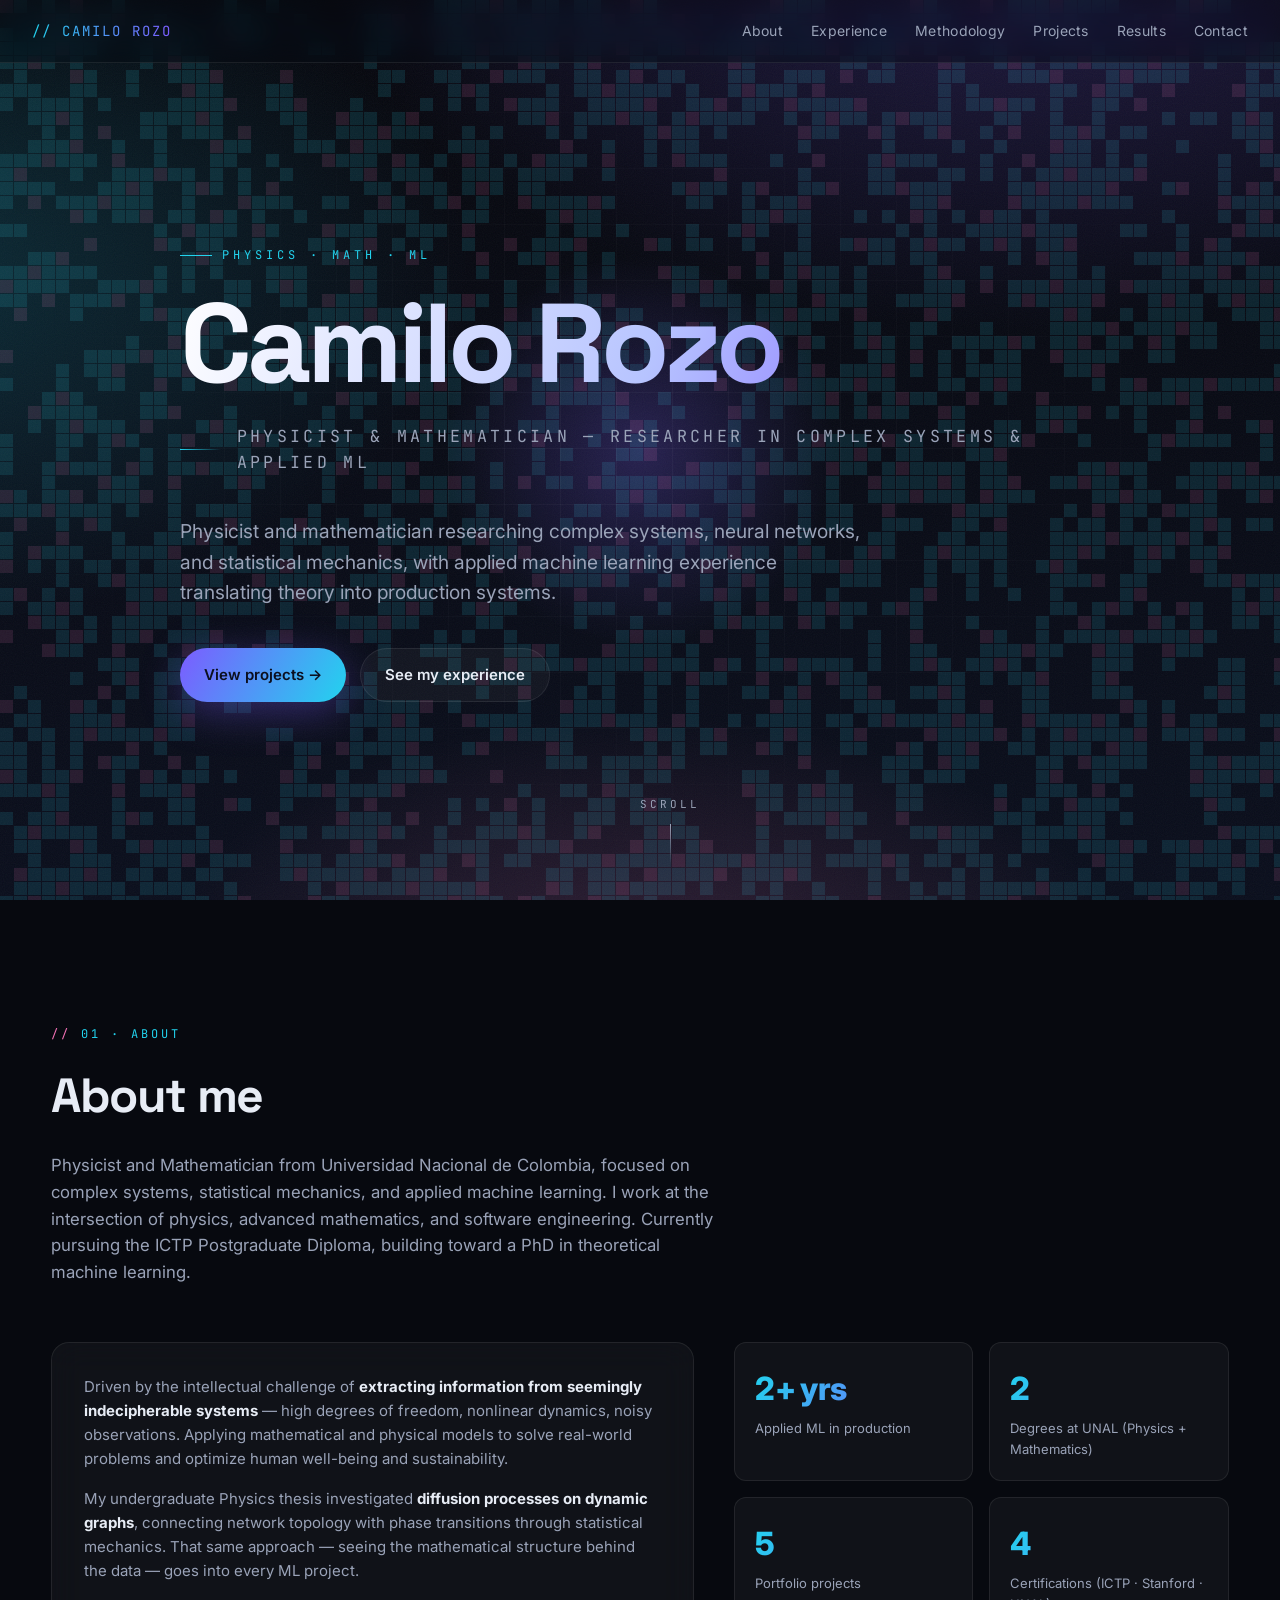
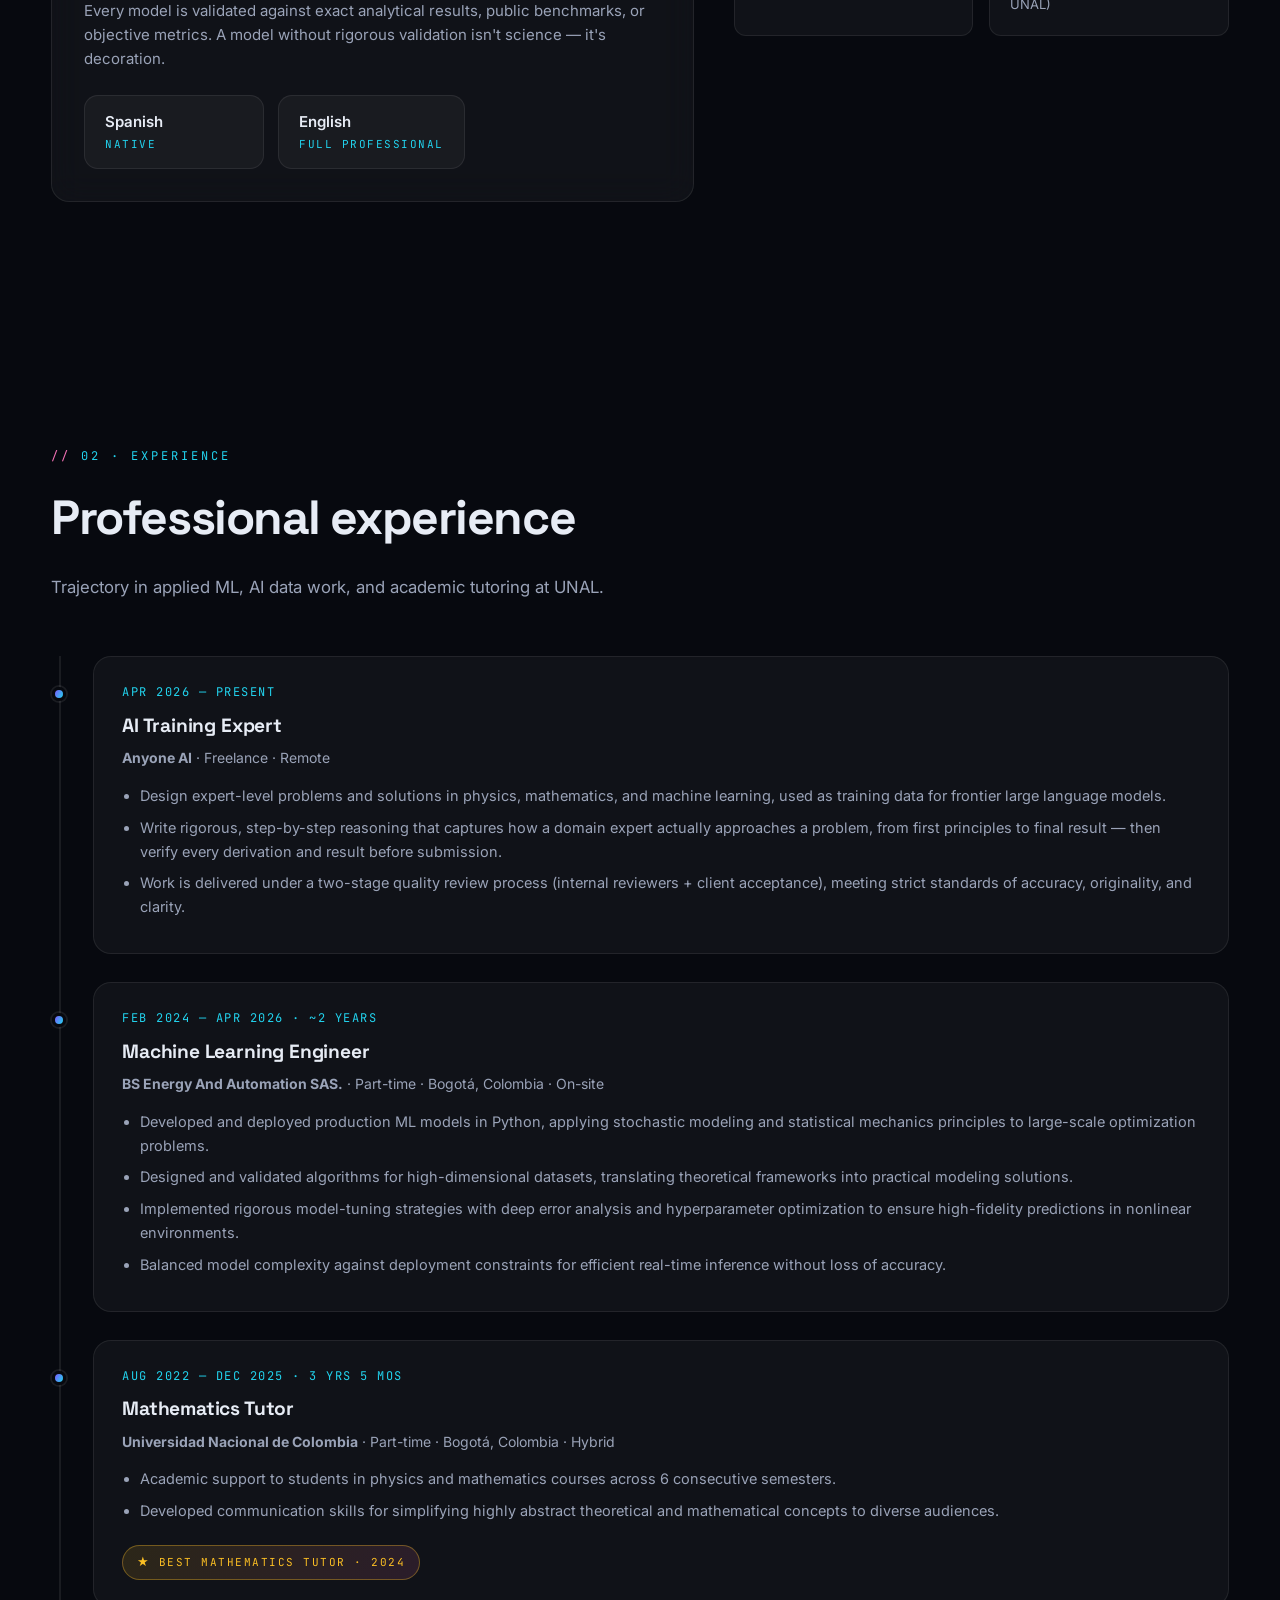
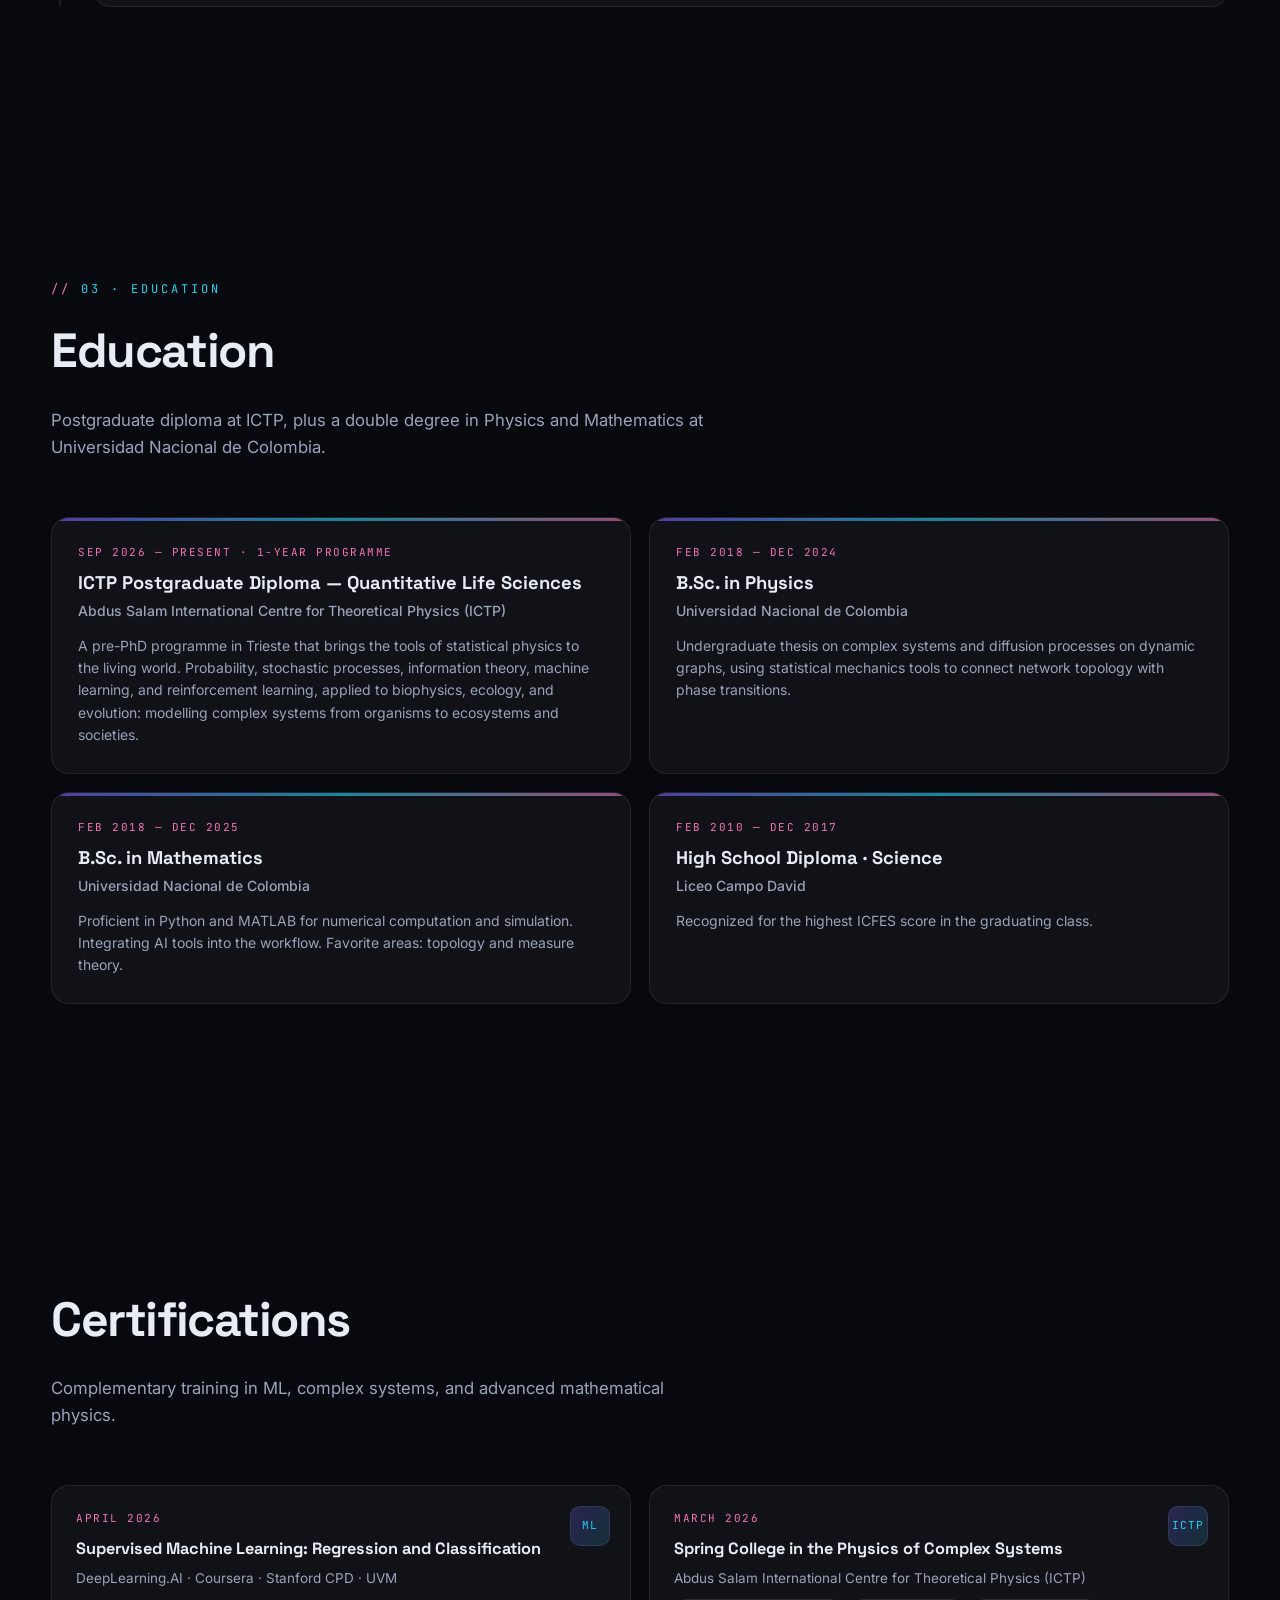
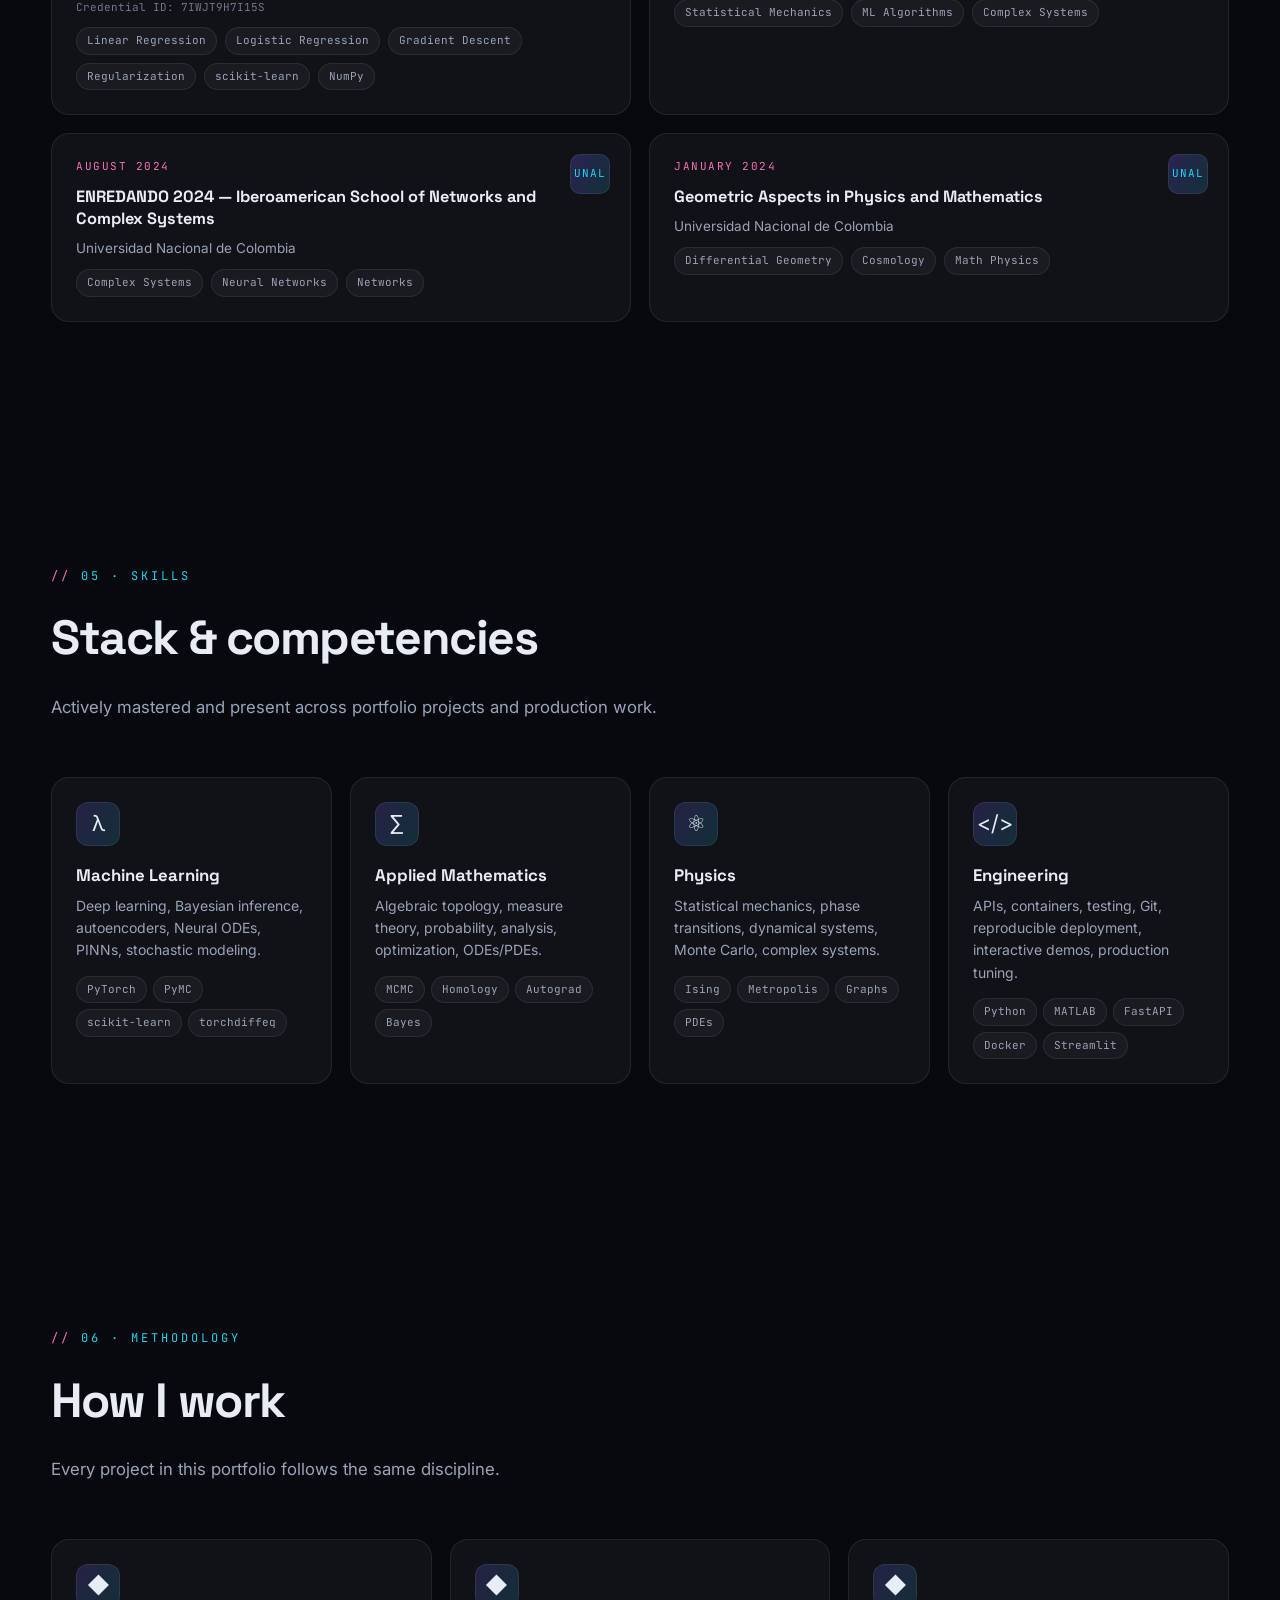
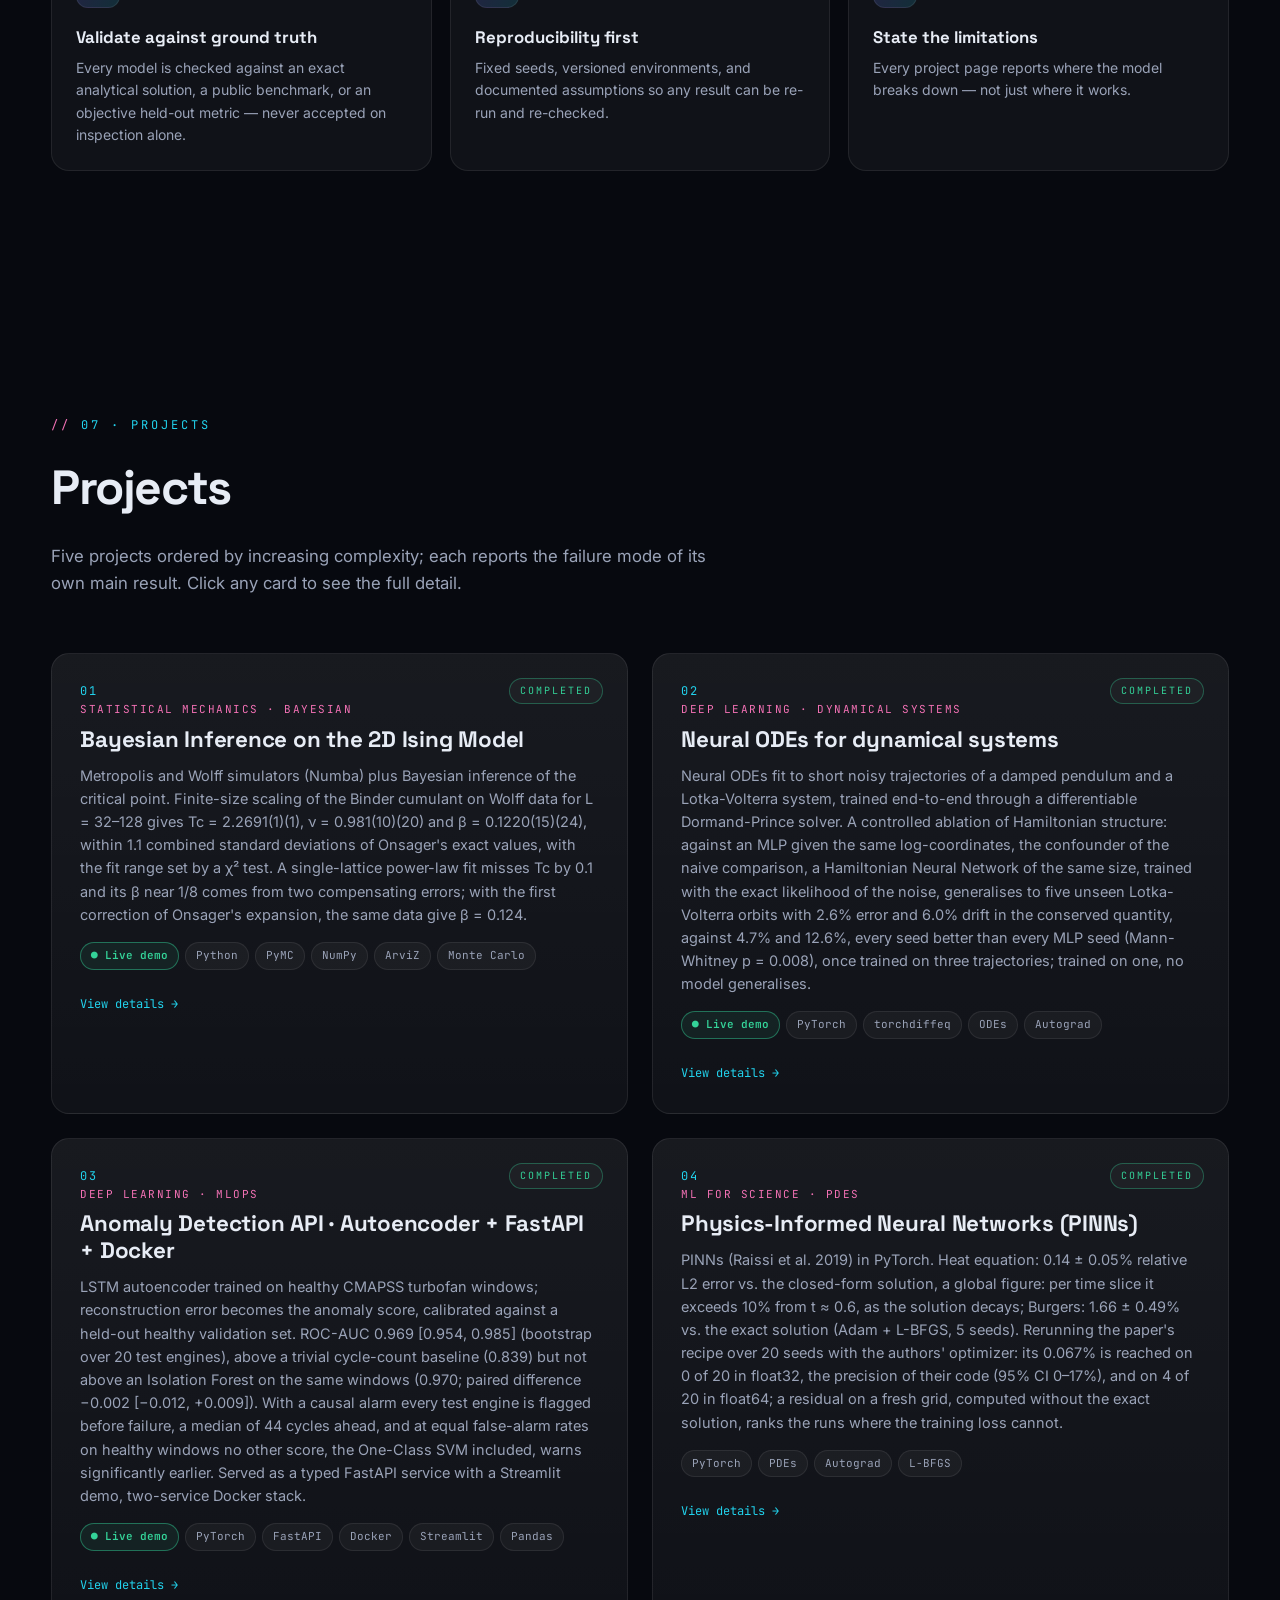
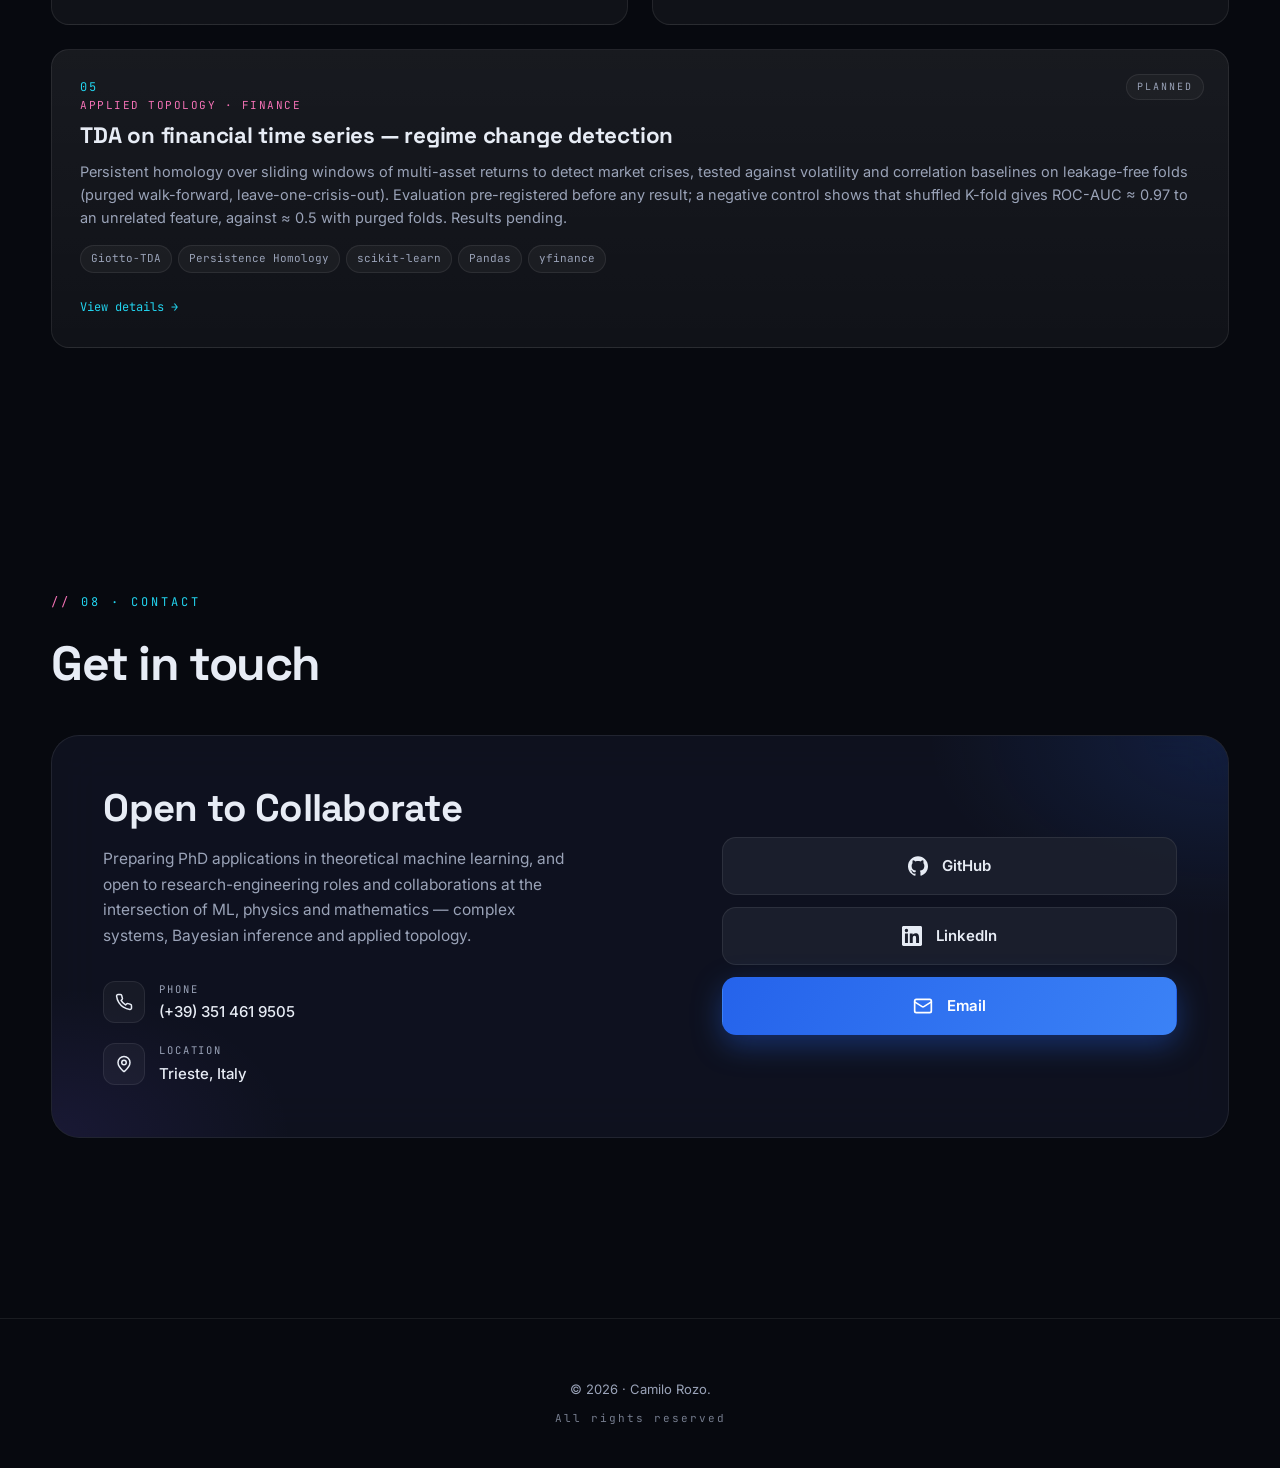
==== index.html @ a863ce67 "P4: the paper's recipe on the authors' domain (t <= 0.99): 0 of 20 in float32 (95% CI 0-17%), 4 of 2" ====
<!doctype html>
<html lang="en">
<head>
<meta charset="utf-8" />
<meta name="viewport" content="width=device-width, initial-scale=1" />
<title>Camilo Rozo · Researcher, Applied Machine Learning</title>
<meta name="description" content="Portfolio of Camilo Rozo — Physicist and Mathematician (UNAL), researcher in complex systems and applied machine learning. Projects in statistical mechanics, Bayesian inference, deep learning, and applied topology." />
<link rel="icon" type="image/svg+xml" href="/favicon.svg?v=2" />
<link rel="preconnect" href="https://fonts.googleapis.com">
<link rel="preconnect" href="https://fonts.gstatic.com" crossorigin>
<link href="https://fonts.googleapis.com/css2?family=Inter:wght@400;500;600;800&family=Space+Grotesk:wght@500;700&family=JetBrains+Mono:wght@400;500&display=swap" rel="stylesheet">
<link rel="stylesheet" href="assets/styles.css" />
<style>
  .hero .inner .eyebrow, .hero .inner h1, .hero .inner .hero-role, .hero .inner p.lead, .hero .inner .cta-row { opacity: 0; }
  .hero .inner .eyebrow { animation: fadeUp 0.9s 0.1s forwards ease-out; }
  .hero .inner h1 { animation: fadeUp 0.9s 0.25s forwards ease-out; }
  .hero .inner .hero-role { animation: fadeUp 0.9s 0.4s forwards ease-out; }
  .hero .inner p.lead { animation: fadeUp 0.9s 0.55s forwards ease-out; }
  .hero .inner .cta-row { animation: fadeUp 0.9s 0.7s forwards ease-out; }
  .scroll-hint { animation: fadeUp 0.9s 1s forwards ease-out; opacity: 0; }
</style>
</head>
<body>

<script>
  window.PORTFOLIO = {
    fullName: "Camilo Rozo",
    title: "Physicist & Mathematician — Researcher in Complex Systems & Applied ML",
    bio: "Physicist and mathematician researching complex systems, neural networks, and statistical mechanics, with applied machine learning experience translating theory into production systems.",
    github: "https://github.com/crozol",
    linkedin: "https://www.linkedin.com/in/camilo-a-rozo-l/",
    email: "rozol.ca555@gmail.com"
  };
</script>

<div class="bg-stage"></div>
<div class="bg-grid"></div>
<div class="bg-noise"></div>
<div class="cursor-glow" id="cursorGlow"></div>

<nav class="topnav">
  <a href="index.html" class="brand">// CAMILO ROZO</a>
  <ul>
    <li><a class="menu" href="#about">About</a></li>
    <li><a class="menu" href="#experience">Experience</a></li>
    <li><a class="menu" href="#methodology">Methodology</a></li>
    <li><a class="menu" href="#projects">Projects</a></li>
    <li><a class="menu" href="results.html">Results</a></li>
    <li><a class="menu" href="#contact">Contact</a></li>
  </ul>
</nav>

<header class="hero">
  <div class="container inner">
    <div class="eyebrow">Physics · Math · ML</div>
    <h1 class="display">
      <span class="grad" id="heroName">Camilo Rozo</span>
    </h1>
    <div class="hero-role">Physicist & Mathematician — Researcher in Complex Systems & Applied ML</div>
    <p class="lead" id="heroBio">Physicist and mathematician researching complex systems, neural networks, and statistical mechanics, with applied machine learning experience translating theory into production systems.</p>
    <div class="cta-row">
      <a href="#projects" class="btn btn-primary">View projects →</a>
      <a href="#experience" class="btn btn-ghost">See my experience</a>
    </div>
  </div>
  <div class="scroll-hint">scroll</div>
</header>

<section id="about">
  <div class="container">
    <div class="section-eyebrow reveal">01 · About</div>
    <h2 class="reveal">About me</h2>
    <p class="section-intro reveal">
      Physicist and Mathematician from Universidad Nacional de Colombia, focused on complex systems, statistical mechanics, and applied machine learning. I work at the intersection of physics, advanced mathematics, and software engineering. Currently pursuing the ICTP Postgraduate Diploma, building toward a PhD in theoretical machine learning.
    </p>

    <div class="about-grid">
      <div class="about-card reveal">
        <p style="margin: 0 0 16px; color: var(--fg-1); font-size: 15px;">
          Driven by the intellectual challenge of <strong style="color:var(--fg-0)">extracting information from seemingly indecipherable systems</strong> — high degrees of freedom, nonlinear dynamics, noisy observations. Applying mathematical and physical models to solve real-world problems and optimize human well-being and sustainability.
        </p>
        <p style="margin: 0 0 16px; color: var(--fg-1); font-size: 15px;">
          My undergraduate Physics thesis investigated <strong style="color:var(--fg-0)">diffusion processes on dynamic graphs</strong>, connecting network topology with phase transitions through statistical mechanics. That same approach — seeing the mathematical structure behind the data — goes into every ML project.
        </p>
        <p style="margin: 0; color: var(--fg-1); font-size: 15px;">
          Every model is validated against exact analytical results, public benchmarks, or objective metrics. A model without rigorous validation isn't science — it's decoration.
        </p>

        <div class="languages-row">
          <div class="language-chip"><div class="lang">Spanish</div><div class="level">Native</div></div>
          <div class="language-chip"><div class="lang">English</div><div class="level">Full Professional</div></div>
        </div>
      </div>
      <div class="stats">
        <div class="stat reveal"><div class="n">2+ yrs</div><div class="l">Applied ML in production</div></div>
        <div class="stat reveal"><div class="n">2</div><div class="l">Degrees at UNAL (Physics + Mathematics)</div></div>
        <div class="stat reveal"><div class="n">5</div><div class="l">Portfolio projects</div></div>
        <div class="stat reveal"><div class="n">4</div><div class="l">Certifications (ICTP · Stanford · UNAL)</div></div>
      </div>
    </div>
  </div>
</section>

<section id="experience">
  <div class="container">
    <div class="section-eyebrow reveal">02 · Experience</div>
    <h2 class="reveal">Professional experience</h2>
    <p class="section-intro reveal">Trajectory in applied ML, AI data work, and academic tutoring at UNAL.</p>

    <div class="timeline">
      <article class="timeline-item current reveal">
        <div class="timeline-date">Apr 2026 — Present</div>
        <h3>AI Training Expert</h3>
        <div class="timeline-org"><strong>Anyone AI</strong> · Freelance · Remote</div>
        <ul>
          <li>Design expert-level problems and solutions in physics, mathematics, and machine learning, used as training data for frontier large language models.</li>
          <li>Write rigorous, step-by-step reasoning that captures how a domain expert actually approaches a problem, from first principles to final result — then verify every derivation and result before submission.</li>
          <li>Work is delivered under a two-stage quality review process (internal reviewers + client acceptance), meeting strict standards of accuracy, originality, and clarity.</li>
        </ul>
      </article>

      <article class="timeline-item reveal">
        <div class="timeline-date">Feb 2024 — Apr 2026 · ~2 years</div>
        <h3>Machine Learning Engineer</h3>
        <div class="timeline-org"><strong>BS Energy And Automation SAS.</strong> · Part-time · Bogotá, Colombia · On-site</div>
        <ul>
          <li>Developed and deployed production ML models in Python, applying stochastic modeling and statistical mechanics principles to large-scale optimization problems.</li>
          <li>Designed and validated algorithms for high-dimensional datasets, translating theoretical frameworks into practical modeling solutions.</li>
          <li>Implemented rigorous model-tuning strategies with deep error analysis and hyperparameter optimization to ensure high-fidelity predictions in nonlinear environments.</li>
          <li>Balanced model complexity against deployment constraints for efficient real-time inference without loss of accuracy.</li>
        </ul>
      </article>

      <article class="timeline-item reveal">
        <div class="timeline-date">Aug 2022 — Dec 2025 · 3 yrs 5 mos</div>
        <h3>Mathematics Tutor</h3>
        <div class="timeline-org"><strong>Universidad Nacional de Colombia</strong> · Part-time · Bogotá, Colombia · Hybrid</div>
        <ul>
          <li>Academic support to students in physics and mathematics courses across 6 consecutive semesters.</li>
          <li>Developed communication skills for simplifying highly abstract theoretical and mathematical concepts to diverse audiences.</li>
        </ul>
        <span class="award-chip">Best Mathematics Tutor · 2024</span>
      </article>
    </div>
  </div>
</section>

<section id="education">
  <div class="container">
    <div class="section-eyebrow reveal">03 · Education</div>
    <h2 class="reveal">Education</h2>
    <p class="section-intro reveal">Postgraduate diploma at ICTP, plus a double degree in Physics and Mathematics at Universidad Nacional de Colombia.</p>

    <div class="edu-grid">
      <article class="edu-card reveal">
        <div class="edu-date">Sep 2026 — Present · 1-year programme</div>
        <h3>ICTP Postgraduate Diploma — Quantitative Life Sciences</h3>
        <div class="edu-org">Abdus Salam International Centre for Theoretical Physics (ICTP)</div>
        <p>A pre-PhD programme in Trieste that brings the tools of statistical physics to the living world. Probability, stochastic processes, information theory, machine learning, and reinforcement learning, applied to biophysics, ecology, and evolution: modelling complex systems from organisms to ecosystems and societies.</p>
      </article>

      <article class="edu-card reveal">
        <div class="edu-date">Feb 2018 — Dec 2024</div>
        <h3>B.Sc. in Physics</h3>
        <div class="edu-org">Universidad Nacional de Colombia</div>
        <p>Undergraduate thesis on complex systems and diffusion processes on dynamic graphs, using statistical mechanics tools to connect network topology with phase transitions.</p>
      </article>

      <article class="edu-card reveal">
        <div class="edu-date">Feb 2018 — Dec 2025</div>
        <h3>B.Sc. in Mathematics</h3>
        <div class="edu-org">Universidad Nacional de Colombia</div>
        <p>Proficient in Python and MATLAB for numerical computation and simulation. Integrating AI tools into the workflow. Favorite areas: topology and measure theory.</p>
      </article>

      <article class="edu-card reveal">
        <div class="edu-date">Feb 2010 — Dec 2017</div>
        <h3>High School Diploma · Science</h3>
        <div class="edu-org">Liceo Campo David</div>
        <p>Recognized for the highest ICFES score in the graduating class.</p>
      </article>
    </div>
  </div>
</section>

<section id="certifications">
  <div class="container">
    <div class="section-eyebrow reveal">04 · Certifications</div>
    <h2 class="reveal">Certifications</h2>
    <p class="section-intro reveal">Complementary training in ML, complex systems, and advanced mathematical physics.</p>

    <div class="cert-grid">
      <article class="cert-card reveal">
        <div class="issuer-badge">ML</div>
        <div class="cert-date">April 2026</div>
        <h3>Supervised Machine Learning: Regression and Classification</h3>
        <div class="cert-issuer">DeepLearning.AI · Coursera · Stanford CPD · UVM</div>
        <div class="cert-credential">Credential ID: 7IWJT9H7I15S</div>
        <div class="skill-chip-row" style="margin-top: 10px;">
          <span class="tag">Linear Regression</span>
          <span class="tag">Logistic Regression</span>
          <span class="tag">Gradient Descent</span>
          <span class="tag">Regularization</span>
          <span class="tag">scikit-learn</span>
          <span class="tag">NumPy</span>
        </div>
      </article>

      <article class="cert-card reveal">
        <div class="issuer-badge">ICTP</div>
        <div class="cert-date">March 2026</div>
        <h3>Spring College in the Physics of Complex Systems</h3>
        <div class="cert-issuer">Abdus Salam International Centre for Theoretical Physics (ICTP)</div>
        <div class="skill-chip-row" style="margin-top: 10px;">
          <span class="tag">Statistical Mechanics</span>
          <span class="tag">ML Algorithms</span>
          <span class="tag">Complex Systems</span>
        </div>
      </article>

      <article class="cert-card reveal">
        <div class="issuer-badge">UNAL</div>
        <div class="cert-date">August 2024</div>
        <h3>ENREDANDO 2024 — Iberoamerican School of Networks and Complex Systems</h3>
        <div class="cert-issuer">Universidad Nacional de Colombia</div>
        <div class="skill-chip-row" style="margin-top: 10px;">
          <span class="tag">Complex Systems</span>
          <span class="tag">Neural Networks</span>
          <span class="tag">Networks</span>
        </div>
      </article>

      <article class="cert-card reveal">
        <div class="issuer-badge">UNAL</div>
        <div class="cert-date">January 2024</div>
        <h3>Geometric Aspects in Physics and Mathematics</h3>
        <div class="cert-issuer">Universidad Nacional de Colombia</div>
        <div class="skill-chip-row" style="margin-top: 10px;">
          <span class="tag">Differential Geometry</span>
          <span class="tag">Cosmology</span>
          <span class="tag">Math Physics</span>
        </div>
      </article>
    </div>
  </div>
</section>

<section id="skills">
  <div class="container">
    <div class="section-eyebrow reveal">05 · Skills</div>
    <h2 class="reveal">Stack &amp; competencies</h2>
    <p class="section-intro reveal">Actively mastered and present across portfolio projects and production work.</p>

    <div class="skills-grid">
      <div class="skill-card reveal">
        <div class="icon">λ</div>
        <h3>Machine Learning</h3>
        <p>Deep learning, Bayesian inference, autoencoders, Neural ODEs, PINNs, stochastic modeling.</p>
        <div class="skill-tags"><span class="tag">PyTorch</span><span class="tag">PyMC</span><span class="tag">scikit-learn</span><span class="tag">torchdiffeq</span></div>
      </div>
      <div class="skill-card reveal">
        <div class="icon">∑</div>
        <h3>Applied Mathematics</h3>
        <p>Algebraic topology, measure theory, probability, analysis, optimization, ODEs/PDEs.</p>
        <div class="skill-tags"><span class="tag">MCMC</span><span class="tag">Homology</span><span class="tag">Autograd</span><span class="tag">Bayes</span></div>
      </div>
      <div class="skill-card reveal">
        <div class="icon">⚛</div>
        <h3>Physics</h3>
        <p>Statistical mechanics, phase transitions, dynamical systems, Monte Carlo, complex systems.</p>
        <div class="skill-tags"><span class="tag">Ising</span><span class="tag">Metropolis</span><span class="tag">Graphs</span><span class="tag">PDEs</span></div>
      </div>
      <div class="skill-card reveal">
        <div class="icon">&lt;/&gt;</div>
        <h3>Engineering</h3>
        <p>APIs, containers, testing, Git, reproducible deployment, interactive demos, production tuning.</p>
        <div class="skill-tags"><span class="tag">Python</span><span class="tag">MATLAB</span><span class="tag">FastAPI</span><span class="tag">Docker</span><span class="tag">Streamlit</span></div>
      </div>
    </div>
  </div>
</section>

<section id="methodology">
  <div class="container">
    <div class="section-eyebrow reveal">06 · Methodology</div>
    <h2 class="reveal">How I work</h2>
    <p class="section-intro reveal">Every project in this portfolio follows the same discipline.</p>

    <div class="skills-grid" style="grid-template-columns: repeat(3, 1fr);">
      <div class="skill-card reveal">
        <div class="icon">◆</div>
        <h3>Validate against ground truth</h3>
        <p>Every model is checked against an exact analytical solution, a public benchmark, or an objective held-out metric — never accepted on inspection alone.</p>
      </div>
      <div class="skill-card reveal">
        <div class="icon">◆</div>
        <h3>Reproducibility first</h3>
        <p>Fixed seeds, versioned environments, and documented assumptions so any result can be re-run and re-checked.</p>
      </div>
      <div class="skill-card reveal">
        <div class="icon">◆</div>
        <h3>State the limitations</h3>
        <p>Every project page reports where the model breaks down — not just where it works.</p>
      </div>
    </div>
  </div>
</section>

<section id="projects">
  <div class="container">
    <div class="section-eyebrow reveal">07 · Projects</div>
    <h2 class="reveal">Projects</h2>
    <p class="section-intro reveal">Five projects ordered by increasing complexity; each reports the failure mode of its own main result. Click any card to see the full detail.</p>

    <div class="projects-grid">

      <a class="project reveal" href="projects/01-ising-bayesian.html">
        <span class="status done">Completed</span>
        <div class="num">01</div>
        <div class="domain">Statistical mechanics · Bayesian</div>
        <h3>Bayesian Inference on the 2D Ising Model</h3>
        <p>Metropolis and Wolff simulators (Numba) plus Bayesian inference of the critical point. Finite-size scaling of the Binder cumulant on Wolff data for L = 32–128 gives Tc = 2.2691(1)(1), ν = 0.981(10)(20) and β = 0.1220(15)(24), within 1.1 combined standard deviations of Onsager's exact values, with the fit range set by a χ² test. A single-lattice power-law fit misses Tc by 0.1 and its β near 1/8 comes from two compensating errors; with the first correction of Onsager's expansion, the same data give β = 0.124.</p>
        <div class="project-tags">
          <span class="tag tag-live">● Live demo</span><span class="tag">Python</span><span class="tag">PyMC</span><span class="tag">NumPy</span><span class="tag">ArviZ</span><span class="tag">Monte Carlo</span>
        </div>
        <span class="project-link-hint">View details →</span>
      </a>

      <a class="project reveal" href="projects/02-neural-odes.html">
        <span class="status done">Completed</span>
        <div class="num">02</div>
        <div class="domain">Deep learning · Dynamical systems</div>
        <h3>Neural ODEs for dynamical systems</h3>
        <p>Neural ODEs fit to short noisy trajectories of a damped pendulum and a Lotka-Volterra system, trained end-to-end through a differentiable Dormand-Prince solver. A controlled ablation of Hamiltonian structure: against an MLP given the same log-coordinates, the confounder of the naive comparison, a Hamiltonian Neural Network of the same size, trained with the exact likelihood of the noise, generalises to five unseen Lotka-Volterra orbits with 2.6% error and 6.0% drift in the conserved quantity, against 4.7% and 12.6%, every seed better than every MLP seed (Mann-Whitney p = 0.008), once trained on three trajectories; trained on one, no model generalises.</p>
        <div class="project-tags">
          <span class="tag tag-live">● Live demo</span><span class="tag">PyTorch</span><span class="tag">torchdiffeq</span><span class="tag">ODEs</span><span class="tag">Autograd</span>
        </div>
        <span class="project-link-hint">View details →</span>
      </a>

      <a class="project reveal" href="projects/03-anomaly-detection-api.html">
        <span class="status done">Completed</span>
        <div class="num">03</div>
        <div class="domain">Deep learning · MLOps</div>
        <h3>Anomaly Detection API · Autoencoder + FastAPI + Docker</h3>
        <p>LSTM autoencoder trained on healthy CMAPSS turbofan windows; reconstruction error becomes the anomaly score, calibrated against a held-out healthy validation set. ROC-AUC 0.969 [0.954, 0.985] (bootstrap over 20 test engines), above a trivial cycle-count baseline (0.839) but not above an Isolation Forest on the same windows (0.970; paired difference −0.002 [−0.012, +0.009]). With a causal alarm every test engine is flagged before failure, a median of 44 cycles ahead, and at equal false-alarm rates on healthy windows no other score, the One-Class SVM included, warns significantly earlier. Served as a typed FastAPI service with a Streamlit demo, two-service Docker stack.</p>
        <div class="project-tags">
          <span class="tag tag-live">● Live demo</span><span class="tag">PyTorch</span><span class="tag">FastAPI</span><span class="tag">Docker</span><span class="tag">Streamlit</span><span class="tag">Pandas</span>
        </div>
        <span class="project-link-hint">View details →</span>
      </a>

      <a class="project reveal" href="projects/04-pinns.html">
        <span class="status done">Completed</span>
        <div class="num">04</div>
        <div class="domain">ML for science · PDEs</div>
        <h3>Physics-Informed Neural Networks (PINNs)</h3>
        <p>PINNs (Raissi et al. 2019) in PyTorch. Heat equation: 0.14 ± 0.05% relative L2 error vs. the closed-form solution, a global figure: per time slice it exceeds 10% from t ≈ 0.6, as the solution decays; Burgers: 1.66 ± 0.49% vs. the exact solution (Adam + L-BFGS, 5 seeds). Rerunning the paper's recipe over 20 seeds with the authors' optimizer: its 0.067% is reached on 0 of 20 in float32, the precision of their code (95% CI 0–17%), and on 4 of 20 in float64; a residual on a fresh grid, computed without the exact solution, ranks the runs where the training loss cannot.</p>
        <div class="project-tags">
          <span class="tag">PyTorch</span><span class="tag">PDEs</span><span class="tag">Autograd</span><span class="tag">L-BFGS</span>
        </div>
        <span class="project-link-hint">View details →</span>
      </a>

      <a class="project reveal" href="projects/05-tda-finance.html" style="grid-column: 1 / -1;">
        <span class="status planned">Planned</span>
        <div class="num">05</div>
        <div class="domain">Applied topology · Finance</div>
        <h3>TDA on financial time series — regime change detection</h3>
        <p>Persistent homology over sliding windows of multi-asset returns to detect market crises, tested against volatility and correlation baselines on leakage-free folds (purged walk-forward, leave-one-crisis-out). Evaluation pre-registered before any result; a negative control shows that shuffled K-fold gives ROC-AUC ≈ 0.97 to an unrelated feature, against ≈ 0.5 with purged folds. Results pending.</p>
        <div class="project-tags">
          <span class="tag">Giotto-TDA</span><span class="tag">Persistence Homology</span><span class="tag">scikit-learn</span><span class="tag">Pandas</span><span class="tag">yfinance</span>
        </div>
        <span class="project-link-hint">View details →</span>
      </a>

    </div>
  </div>
</section>

<section id="contact">
  <div class="container">
    <div class="section-eyebrow reveal">08 · Contact</div>
    <h2 class="reveal">Get in touch</h2>

    <div class="contact-panel reveal">
      <div class="contact-panel-left">
        <h3>Open to Collaborate</h3>
        <p>Preparing PhD applications in theoretical machine learning, and open to research-engineering roles and collaborations at the intersection of ML, physics and mathematics — complex systems, Bayesian inference and applied topology.</p>

        <div class="contact-list">
          <div class="contact-list-item">
            <div class="icon-wrap" aria-hidden="true">
              <svg xmlns="http://www.w3.org/2000/svg" viewBox="0 0 24 24" fill="none" stroke="currentColor" stroke-width="2" stroke-linecap="round" stroke-linejoin="round"><path d="M22 16.92v3a2 2 0 0 1-2.18 2 19.79 19.79 0 0 1-8.63-3.07 19.5 19.5 0 0 1-6-6 19.79 19.79 0 0 1-3.07-8.67A2 2 0 0 1 4.11 2h3a2 2 0 0 1 2 1.72 12.84 12.84 0 0 0 .7 2.81 2 2 0 0 1-.45 2.11L8.09 9.91a16 16 0 0 0 6 6l1.27-1.27a2 2 0 0 1 2.11-.45 12.84 12.84 0 0 0 2.81.7A2 2 0 0 1 22 16.92z"/></svg>
            </div>
            <div>
              <div class="label">Phone</div>
              <div class="value">(+39) 351 461 9505</div>
            </div>
          </div>
          <div class="contact-list-item">
            <div class="icon-wrap" aria-hidden="true">
              <svg xmlns="http://www.w3.org/2000/svg" viewBox="0 0 24 24" fill="none" stroke="currentColor" stroke-width="2" stroke-linecap="round" stroke-linejoin="round"><path d="M20 10c0 4.993-5.539 10.193-7.399 11.799a1 1 0 0 1-1.202 0C9.539 20.193 4 14.993 4 10a8 8 0 0 1 16 0"/><circle cx="12" cy="10" r="3"/></svg>
            </div>
            <div>
              <div class="label">Location</div>
              <div class="value">Trieste, Italy</div>
            </div>
          </div>
        </div>
      </div>

      <div class="contact-panel-right">
        <a href="https://github.com/crozol" id="linkGithub" class="action-btn" target="_blank" rel="noopener">
          <svg xmlns="http://www.w3.org/2000/svg" viewBox="0 0 24 24" fill="currentColor" aria-hidden="true"><path d="M12 .297c-6.63 0-12 5.373-12 12 0 5.303 3.438 9.8 8.205 11.385.6.113.82-.258.82-.577 0-.285-.01-1.04-.015-2.04-3.338.724-4.042-1.61-4.042-1.61C4.422 18.07 3.633 17.7 3.633 17.7c-1.087-.744.084-.729.084-.729 1.205.084 1.838 1.236 1.838 1.236 1.07 1.835 2.809 1.305 3.495.998.108-.776.417-1.305.76-1.605-2.665-.3-5.466-1.332-5.466-5.93 0-1.31.465-2.38 1.235-3.22-.135-.303-.54-1.523.105-3.176 0 0 1.005-.322 3.3 1.23.96-.267 1.98-.399 3-.405 1.02.006 2.04.138 3 .405 2.28-1.552 3.285-1.23 3.285-1.23.645 1.653.24 2.873.12 3.176.765.84 1.23 1.91 1.23 3.22 0 4.61-2.805 5.625-5.475 5.92.42.36.81 1.096.81 2.22 0 1.606-.015 2.896-.015 3.286 0 .315.21.69.825.57C20.565 22.092 24 17.592 24 12.297c0-6.627-5.373-12-12-12"/></svg>
          <span>GitHub</span>
        </a>
        <a href="https://www.linkedin.com/in/camilo-a-rozo-l/" id="linkLinkedin" class="action-btn" target="_blank" rel="noopener">
          <svg xmlns="http://www.w3.org/2000/svg" viewBox="0 0 24 24" fill="currentColor" aria-hidden="true"><path d="M20.447 20.452h-3.554v-5.569c0-1.328-.027-3.037-1.852-3.037-1.853 0-2.136 1.445-2.136 2.939v5.667H9.351V9h3.414v1.561h.046c.477-.9 1.637-1.852 3.37-1.852 3.601 0 4.267 2.37 4.267 5.455v6.288zM5.337 7.433a2.062 2.062 0 01-2.063-2.065 2.063 2.063 0 112.063 2.065zm1.782 13.019H3.555V9h3.564v11.452zM22.225 0H1.771C.792 0 0 .774 0 1.729v20.542C0 23.227.792 24 1.771 24h20.451C23.2 24 24 23.227 24 22.271V1.729C24 .774 23.2 0 22.222 0h.003z"/></svg>
          <span>LinkedIn</span>
        </a>
        <a href="mailto:rozol.ca555@gmail.com" id="linkEmail" class="action-btn primary">
          <svg xmlns="http://www.w3.org/2000/svg" viewBox="0 0 24 24" fill="none" stroke="currentColor" stroke-width="2" stroke-linecap="round" stroke-linejoin="round" aria-hidden="true"><rect width="20" height="16" x="2" y="4" rx="2"/><path d="m22 7-8.97 5.7a1.94 1.94 0 0 1-2.06 0L2 7"/></svg>
          <span>Email</span>
        </a>
      </div>
    </div>
  </div>
</section>

<footer>
  <div class="container">
    <span>&copy; <span id="year"></span> · <span id="footName">Camilo Rozo</span>.</span>
    <span class="footer-sub">All rights reserved</span>
  </div>
</footer>

<script src="assets/portfolio.js"></script>
</body>
</html>
---- assets/styles.css ----
/* === PORTFOLIO SHARED STYLES === */

:root {
  --bg-0: #07090f;
  --bg-1: #0d1220;
  --fg-0: #e7ecf5;
  --fg-1: #9aa3b8;
  --accent-1: #7c5cff;
  --accent-2: #22d3ee;
  --accent-3: #f472b6;
  --border: rgba(255,255,255,0.08);
  --glass: rgba(255,255,255,0.04);
  --glass-strong: rgba(255,255,255,0.07);
  --radius: 18px;
  --radius-sm: 12px;
  --shadow-lg: 0 30px 80px rgba(0,0,0,0.45);
  --font-sans: "Inter", ui-sans-serif, system-ui, -apple-system, "Segoe UI", Roboto, sans-serif;
  --font-display: "Space Grotesk", "Inter", ui-sans-serif, system-ui, sans-serif;
  --font-mono: "JetBrains Mono", ui-monospace, "SF Mono", Consolas, monospace;
}

/* Display face for headings — distinct from the body sans, used only above the fold-level headings */
h1.display,
section h2,
.detail-hero h1,
.project h3,
.edu-card h3,
.cert-card h3,
.skill-card h3,
.timeline-item h3,
.contact-panel-left h3 {
  font-family: var(--font-display);
}

/* Ising-model background: a faint, mouse-reactive nod to the 2D Ising lattice project */
.ising-bg {
  position: fixed; inset: 0; z-index: -1; pointer-events: none;
  mix-blend-mode: screen;
}

*, *::before, *::after { box-sizing: border-box; }
html { scroll-behavior: smooth; }
body {
  margin: 0;
  font-family: var(--font-sans);
  color: var(--fg-0);
  background: var(--bg-0);
  overflow-x: hidden;
  line-height: 1.6;
  -webkit-font-smoothing: antialiased;
}

/* Fondo decorativo */
.bg-stage {
  position: fixed; inset: 0; z-index: -2;
  background:
    radial-gradient(1200px 700px at 80% -10%, rgba(124,92,255,0.25), transparent 60%),
    radial-gradient(1000px 600px at -10% 30%, rgba(34,211,238,0.18), transparent 60%),
    radial-gradient(900px 500px at 50% 110%, rgba(244,114,182,0.18), transparent 55%),
    linear-gradient(180deg, #06070d 0%, #0a0e1c 100%);
}
.bg-grid {
  position: fixed; inset: 0; z-index: -1; pointer-events: none;
  background-image:
    linear-gradient(rgba(255,255,255,0.045) 1px, transparent 1px),
    linear-gradient(90deg, rgba(255,255,255,0.045) 1px, transparent 1px);
  background-size: 56px 56px;
  mask-image: radial-gradient(ellipse at center, rgba(0,0,0,0.9) 0%, transparent 75%);
}
.bg-noise {
  position: fixed; inset: 0; z-index: -1; pointer-events: none; opacity: 0.06;
  background-image: url("data:image/svg+xml;utf8,<svg xmlns='http://www.w3.org/2000/svg' width='160' height='160'><filter id='n'><feTurbulence type='fractalNoise' baseFrequency='0.9' numOctaves='2'/></filter><rect width='100%' height='100%' filter='url(%23n)' opacity='0.8'/></svg>");
}
.cursor-glow {
  position: fixed; top: 0; left: 0; width: 500px; height: 500px; z-index: -1;
  background: radial-gradient(circle, rgba(124,92,255,0.25), transparent 55%);
  border-radius: 50%; pointer-events: none; transform: translate(-50%, -50%);
  transition: opacity 0.4s ease;
  mix-blend-mode: screen;
}

.container { width: min(1180px, 92%); margin-inline: auto; }

/* Nav */
nav.topnav {
  position: fixed; top: 0; left: 0; right: 0; z-index: 50;
  display: flex; align-items: center; justify-content: space-between;
  padding: 18px 32px;
  backdrop-filter: blur(14px) saturate(150%);
  -webkit-backdrop-filter: blur(14px) saturate(150%);
  background: rgba(7,9,15,0.5);
  border-bottom: 1px solid var(--border);
}
nav.topnav .brand {
  font-family: var(--font-mono); font-size: 14px; letter-spacing: 2px;
  background: linear-gradient(90deg, var(--accent-2), var(--accent-1));
  -webkit-background-clip: text; background-clip: text; color: transparent;
  text-transform: uppercase;
  text-decoration: none;
}
nav.topnav ul { display: flex; gap: 28px; list-style: none; padding: 0; margin: 0; }
nav.topnav a.menu {
  color: var(--fg-1); text-decoration: none; font-size: 14px; letter-spacing: 0.3px;
  transition: color 0.2s, transform 0.2s;
}
nav.topnav a.menu:hover { color: var(--fg-0); }

/* Hero */
.hero {
  min-height: 100vh;
  display: grid; place-items: center;
  padding: 120px 0 80px;
  position: relative;
}
.hero .inner { text-align: left; max-width: 920px; }
.eyebrow {
  font-family: var(--font-mono); font-size: 12px; letter-spacing: 4px; text-transform: uppercase;
  color: var(--accent-2); margin-bottom: 24px;
  display: inline-flex; align-items: center; gap: 10px;
}
.eyebrow::before { content: ""; width: 32px; height: 1px; background: var(--accent-2); }

h1.display {
  font-size: clamp(3rem, 9vw, 7rem); line-height: 0.98; font-weight: 800; letter-spacing: -0.045em;
  margin: 0 0 18px;
}
.hero-role {
  display: inline-flex; align-items: center; gap: 16px;
  font-family: var(--font-mono);
  font-size: clamp(0.95rem, 1.3vw, 1.2rem);
  color: var(--fg-1);
  letter-spacing: 0.2em;
  text-transform: uppercase;
  margin: 6px 0 40px;
}
.hero-role::before {
  content: "";
  width: 44px; height: 1px;
  background: linear-gradient(90deg, var(--accent-2), transparent);
}
h1.display .grad {
  background: linear-gradient(110deg, #fff 0%, #b7c4ff 40%, var(--accent-1) 70%, var(--accent-2) 100%);
  background-size: 200% auto;
  -webkit-background-clip: text; background-clip: text; color: transparent;
  animation: shine 6s linear infinite;
}

.hero p.lead {
  font-size: clamp(1.05rem, 1.5vw, 1.25rem); color: var(--fg-1); max-width: 680px;
  margin: 0 0 40px;
}
.cta-row { display: flex; gap: 14px; flex-wrap: wrap; }
.btn {
  display: inline-flex; align-items: center; gap: 10px; padding: 14px 24px;
  border-radius: 999px; text-decoration: none; font-size: 15px; font-weight: 600;
  transition: transform 0.25s ease, box-shadow 0.25s ease, background 0.25s ease;
  border: 1px solid var(--border);
}
.btn-primary {
  background: linear-gradient(120deg, var(--accent-1), var(--accent-2));
  color: #0b0f1f; border: none;
  box-shadow: 0 10px 40px rgba(124,92,255,0.35);
}
.btn-primary:hover { transform: translateY(-2px); box-shadow: 0 18px 50px rgba(124,92,255,0.55); }
.btn-ghost { color: var(--fg-0); background: var(--glass); }
.btn-ghost:hover { background: var(--glass-strong); transform: translateY(-2px); }

.scroll-hint {
  position: absolute; bottom: 36px; left: 50%; transform: translateX(-50%);
  color: var(--fg-1); font-family: var(--font-mono); font-size: 11px; letter-spacing: 3px;
  text-transform: uppercase;
}
.scroll-hint::after {
  content: ""; display: block; width: 1px; height: 40px; margin: 10px auto 0;
  background: linear-gradient(to bottom, var(--fg-1), transparent);
  animation: pulse 2s ease-in-out infinite;
}

/* Sections */
section { padding: 120px 0; position: relative; }
section h2 {
  font-size: clamp(2rem, 4vw, 3rem); font-weight: 800; letter-spacing: -0.03em; margin: 0 0 16px;
}
section .section-eyebrow {
  font-family: var(--font-mono); font-size: 12px; letter-spacing: 3px; text-transform: uppercase;
  color: var(--accent-2); margin-bottom: 14px; display: inline-flex; align-items: center; gap: 10px;
}
section .section-eyebrow::before { content: "//"; color: var(--accent-3); }
section .section-intro { color: var(--fg-1); max-width: 680px; font-size: 1.05rem; margin-bottom: 56px; }

/* Balanced text mode (opt-in via body class). Two complementary moves:
   (1) every long paragraph (hero tagline, section intros, callout body
   copy) gets a justified right edge — no more ragged-right on wide
   screens; (2) sections that pair an intro paragraph with a multi-column
   layout below (info-cards, skill-matrix, results-grid, skills-grid)
   shrink their container to 1040 px and pull the intro flush-left, so
   the intro and the cards share the same horizontal column instead of a
   narrow centred intro hovering above wide cards. Hero, code-tree, prose
   sections without multi-column layout keep the original 1180 px
   container — only their text justification changes. */

body.text-balanced .detail-hero .tagline,
body.text-balanced section .section-intro,
body.text-balanced .analysis-callout p {
  text-align: justify;
  text-justify: inter-word;
  hyphens: auto;
}

body.text-balanced .content-section:has(.two-col, .skill-matrix, .results-grid, .skills-grid, .analysis-callout) > .container {
  width: min(1040px, 92%);
}
body.text-balanced .content-section:has(.two-col, .skill-matrix, .results-grid, .skills-grid, .analysis-callout) .section-intro {
  margin-inline: 0;
  max-width: 820px;
}

/* About / stats */
.about-grid { display: grid; grid-template-columns: 1.3fr 1fr; gap: 40px; align-items: start; }
@media (max-width: 880px) { .about-grid { grid-template-columns: 1fr; } }
.about-card {
  background: var(--glass); border: 1px solid var(--border); border-radius: var(--radius);
  padding: 32px; backdrop-filter: blur(16px);
}
.stats { display: grid; grid-template-columns: repeat(2, 1fr); gap: 16px; }
.stat {
  background: var(--glass); border: 1px solid var(--border); border-radius: var(--radius-sm);
  padding: 20px;
}
.stat .n {
  font-size: 2rem; font-weight: 800; letter-spacing: -0.02em;
  background: linear-gradient(120deg, var(--accent-2), var(--accent-1));
  -webkit-background-clip: text; background-clip: text; color: transparent;
}
.stat .l { color: var(--fg-1); font-size: 13px; margin-top: 4px; }

/* Skills grid */
.skills-grid { display: grid; grid-template-columns: repeat(4, 1fr); gap: 18px; }
@media (max-width: 1000px) { .skills-grid { grid-template-columns: repeat(2, 1fr); } }
@media (max-width: 560px) { .skills-grid { grid-template-columns: 1fr; } }
.skill-card {
  background: var(--glass); border: 1px solid var(--border); border-radius: var(--radius);
  padding: 24px; transition: transform 0.3s ease, border-color 0.3s ease, background 0.3s ease;
  position: relative; overflow: hidden;
}
.skill-card::before {
  content: ""; position: absolute; inset: -1px; border-radius: inherit;
  background: linear-gradient(120deg, var(--accent-1), var(--accent-2), var(--accent-3));
  opacity: 0; transition: opacity 0.3s ease; z-index: -1;
  filter: blur(18px);
}
.skill-card:hover { transform: translateY(-4px); border-color: rgba(255,255,255,0.2); }
.skill-card:hover::before { opacity: 0.4; }
.skill-card .icon {
  width: 44px; height: 44px; border-radius: 12px; display: grid; place-items: center;
  background: linear-gradient(120deg, rgba(124,92,255,0.2), rgba(34,211,238,0.15));
  border: 1px solid var(--border); margin-bottom: 16px; font-size: 22px;
}
.skill-card h3 { margin: 0 0 6px; font-size: 1.05rem; }
.skill-card p { margin: 0; color: var(--fg-1); font-size: 14px; }
.skill-tags { margin-top: 14px; display: flex; flex-wrap: wrap; gap: 6px; }

.tag {
  font-family: var(--font-mono); font-size: 11px; color: var(--fg-1);
  padding: 4px 10px; border-radius: 999px;
  background: rgba(255,255,255,0.04); border: 1px solid var(--border);
}
.tag.tag-live {
  color: #34d399; border-color: rgba(52,211,153,0.45);
  background: rgba(52,211,153,0.08); font-weight: 600;
}

/* Project grid (index) */
.projects-grid { display: grid; grid-template-columns: repeat(2, 1fr); gap: 24px; }
@media (max-width: 900px) { .projects-grid { grid-template-columns: 1fr; } }
.project {
  position: relative; border-radius: var(--radius);
  background: linear-gradient(180deg, var(--glass-strong), var(--glass));
  border: 1px solid var(--border); padding: 28px;
  overflow: hidden; transition: transform 0.4s ease;
  transform-style: preserve-3d;
  display: block; text-decoration: none; color: inherit;
  cursor: pointer;
}
.project::before {
  content: ""; position: absolute; inset: -2px; border-radius: inherit; z-index: -1;
  background: conic-gradient(from var(--angle, 0deg), var(--accent-1), var(--accent-2), var(--accent-3), var(--accent-1));
  opacity: 0; transition: opacity 0.35s ease;
  animation: spin 6s linear infinite;
}
@property --angle { syntax: "<angle>"; inherits: false; initial-value: 0deg; }
.project:hover::before { opacity: 0.55; }
.project:hover { transform: translateY(-6px); }
.project .num {
  font-family: var(--font-mono); font-size: 12px; color: var(--accent-2); letter-spacing: 2px;
}
.project h3 {
  margin: 8px 0 10px; font-size: 1.4rem; line-height: 1.2; letter-spacing: -0.01em;
}
.project .status {
  position: absolute; top: 24px; right: 24px;
  font-family: var(--font-mono); font-size: 10px; letter-spacing: 2px; text-transform: uppercase;
  padding: 4px 10px; border-radius: 999px; border: 1px solid var(--border);
  background: rgba(255,255,255,0.03);
}
.status.in-progress { color: #fbbf24; border-color: rgba(251,191,36,0.35); }
.status.planned { color: var(--fg-1); }
.status.done { color: #34d399; border-color: rgba(52,211,153,0.35); }
.project p { color: var(--fg-1); font-size: 14.5px; margin: 0 0 14px; }
.project .domain {
  font-family: var(--font-mono); font-size: 11px; color: var(--accent-3);
  letter-spacing: 1.5px; text-transform: uppercase; margin-bottom: 8px;
}
.project .project-tags { display: flex; flex-wrap: wrap; gap: 6px; margin: 16px 0 20px; }
.project-link-hint {
  font-family: var(--font-mono); font-size: 12px; color: var(--accent-2);
  display: inline-flex; align-items: center; gap: 6px;
  transition: gap 0.25s ease;
}
.project:hover .project-link-hint { gap: 12px; }

/* Contact */
.contact-grid { display: grid; grid-template-columns: repeat(3, 1fr); gap: 18px; }
@media (max-width: 900px) { .contact-grid { grid-template-columns: 1fr; } }
.contact-card {
  display: flex; flex-direction: column; gap: 10px;
  background: var(--glass); border: 1px solid var(--border); border-radius: var(--radius);
  padding: 28px; text-decoration: none; color: var(--fg-0);
  transition: transform 0.3s ease, background 0.3s ease, border-color 0.3s ease;
  position: relative; overflow: hidden;
}
.contact-card:hover { transform: translateY(-4px); background: var(--glass-strong); border-color: rgba(255,255,255,0.18); }
.contact-card .label {
  font-family: var(--font-mono); font-size: 11px; color: var(--accent-2); letter-spacing: 2px; text-transform: uppercase;
}
.contact-card .value { font-size: 1.1rem; font-weight: 600; }
.contact-card .sub { color: var(--fg-1); font-size: 13px; }

/* Reveal */
.reveal { opacity: 0; transform: translateY(32px); transition: opacity 0.8s ease, transform 0.8s ease; }
.reveal.visible { opacity: 1; transform: none; }

/* Footer */
footer {
  padding: 60px 0 40px; border-top: 1px solid var(--border); margin-top: 60px;
  color: var(--fg-1); font-size: 13px;
}
footer .container {
  display: flex;
  flex-direction: column;
  align-items: center;
  text-align: center;
  gap: 10px;
}
footer .footer-sub {
  font-family: var(--font-mono);
  font-size: 11px;
  letter-spacing: 2px;
  color: var(--fg-1);
  opacity: 0.75;
}

/* ============ PROJECT DETAIL PAGES ============ */
.back-link {
  display: inline-flex; align-items: center; gap: 8px;
  font-family: var(--font-mono); font-size: 12px; letter-spacing: 1.5px; text-transform: uppercase;
  color: var(--fg-1); text-decoration: none;
  padding: 8px 14px; border-radius: 999px; border: 1px solid var(--border);
  background: var(--glass);
  transition: color 0.2s, background 0.2s, gap 0.2s;
}
.back-link:hover { color: var(--fg-0); background: var(--glass-strong); gap: 12px; }

.detail-hero {
  padding: 140px 0 60px;
}
.detail-hero .badges { display: flex; gap: 10px; align-items: center; margin-bottom: 20px; flex-wrap: wrap; }
.detail-hero .badge {
  font-family: var(--font-mono); font-size: 11px; letter-spacing: 2px; text-transform: uppercase;
  padding: 6px 12px; border-radius: 999px; border: 1px solid var(--border);
  background: rgba(255,255,255,0.04); color: var(--fg-1);
}
.detail-hero .badge.domain { color: var(--accent-3); border-color: rgba(244,114,182,0.3); }
.detail-hero .badge.status-in-progress { color: #fbbf24; border-color: rgba(251,191,36,0.35); }
.detail-hero .badge.status-planned { color: var(--fg-1); }
.detail-hero .badge.status-done { color: #34d399; border-color: rgba(52,211,153,0.35); }

.detail-hero h1 {
  font-size: clamp(2rem, 5vw, 3.5rem); font-weight: 800; letter-spacing: -0.03em;
  margin: 0 0 16px; line-height: 1.08;
}
.detail-hero h1 .grad {
  background: linear-gradient(110deg, #fff 0%, var(--accent-1) 60%, var(--accent-2) 100%);
  background-size: 200% auto;
  -webkit-background-clip: text; background-clip: text; color: transparent;
}
.detail-hero .tagline {
  color: var(--fg-1); font-size: 1.15rem; max-width: 760px; margin: 0 0 32px;
}

/* Detail content blocks */
.content-section { padding: 60px 0; }
.content-section h2 { font-size: clamp(1.5rem, 3vw, 2.2rem); margin: 0 0 24px; }
.content-section p { color: var(--fg-1); max-width: 820px; }
.content-section ul { color: var(--fg-1); max-width: 820px; padding-left: 20px; }
.content-section ul li { margin-bottom: 8px; }

.two-col {
  display: grid; grid-template-columns: repeat(2, 1fr); gap: 24px;
}
@media (max-width: 800px) { .two-col { grid-template-columns: 1fr; } }

.info-card {
  background: var(--glass); border: 1px solid var(--border); border-radius: var(--radius);
  padding: 24px; backdrop-filter: blur(14px);
}
.info-card h3 {
  margin: 0 0 12px; font-size: 1rem; font-family: var(--font-mono);
  color: var(--accent-2); text-transform: uppercase; letter-spacing: 2px;
}
.info-card p, .info-card li { color: var(--fg-1); }

.skill-chip-row { display: flex; flex-wrap: wrap; gap: 8px; }
.skill-chip {
  font-family: var(--font-mono); font-size: 12px; letter-spacing: 0.5px;
  padding: 8px 14px; border-radius: 999px;
  background: linear-gradient(120deg, rgba(124,92,255,0.15), rgba(34,211,238,0.1));
  border: 1px solid rgba(124,92,255,0.3); color: var(--fg-0);
}

.skill-matrix { display: grid; grid-template-columns: 1fr 1.5fr; gap: 0; }
.skill-matrix > div {
  padding: 14px 16px; border-bottom: 1px solid var(--border);
}
.skill-matrix > div:nth-child(-n+2) { border-top: 1px solid var(--border); }
.skill-matrix .skill-name {
  font-weight: 600; color: var(--fg-0);
}
.skill-matrix .skill-how { color: var(--fg-1); font-size: 14.5px; }
@media (max-width: 700px) {
  .skill-matrix { grid-template-columns: 1fr; }
  .skill-matrix > div { border-bottom: none; padding: 8px 16px; }
  .skill-matrix .skill-name { padding-top: 16px; }
  .skill-matrix .skill-how { padding-bottom: 16px; border-bottom: 1px solid var(--border); }
}

.code-tree {
  background: rgba(0,0,0,0.4); border: 1px solid var(--border); border-radius: var(--radius-sm);
  padding: 20px 22px; font-family: var(--font-mono); font-size: 13px;
  color: var(--fg-1); line-height: 1.7; overflow-x: auto;
  white-space: pre;
}
.code-tree .folder { color: var(--accent-2); }
.code-tree .file { color: var(--fg-0); }
.code-tree .comment { color: #6b7280; }

.roadmap { list-style: none; padding: 0; max-width: 820px; }
.roadmap li {
  padding: 14px 18px 14px 48px; margin-bottom: 10px;
  background: var(--glass); border: 1px solid var(--border); border-radius: var(--radius-sm);
  position: relative; color: var(--fg-0);
}
.roadmap li::before {
  content: ""; position: absolute; left: 18px; top: 50%; transform: translateY(-50%);
  width: 18px; height: 18px; border-radius: 50%; border: 2px solid var(--border);
  background: transparent;
}
.roadmap li.done { color: var(--fg-1); text-decoration: line-through; }
.roadmap li.done::before {
  background: linear-gradient(120deg, var(--accent-1), var(--accent-2));
  border-color: transparent;
}
.roadmap li.active::before {
  background: rgba(251,191,36,0.25); border-color: #fbbf24;
  box-shadow: 0 0 0 4px rgba(251,191,36,0.15);
}

.theory-card {
  background: linear-gradient(180deg, rgba(124,92,255,0.06), rgba(34,211,238,0.04));
  border: 1px solid var(--border); border-radius: var(--radius);
  padding: 32px; backdrop-filter: blur(14px);
}
.theory-card h3 { margin-top: 0; }
.theory-card .formula {
  font-family: var(--font-mono); font-size: 15px;
  background: rgba(0,0,0,0.35); border-radius: 8px; padding: 10px 16px;
  display: inline-block; margin: 8px 0; color: var(--fg-0);
  border: 1px solid var(--border);
  max-width: 100%; overflow-x: auto;
}
/* KaTeX: equations typeset from \( \) and \[ \] delimiters */
.theory-card .formula .katex-display { margin: 0; }
.katex { font-size: 1.06em; }

/* === CV sections: timeline, education, certifications === */
.timeline {
  position: relative;
  padding-left: 32px;
  border-left: 2px solid var(--border);
  margin-left: 8px;
}
.timeline-item {
  position: relative;
  margin-bottom: 28px;
  background: var(--glass);
  border: 1px solid var(--border);
  border-radius: var(--radius);
  padding: 26px 28px;
  transition: transform 0.3s ease, border-color 0.3s ease;
}
.timeline-item:hover { transform: translateX(4px); border-color: rgba(255,255,255,0.18); }
.timeline-item::before {
  content: "";
  position: absolute;
  left: -42px; top: 30px;
  width: 14px; height: 14px; border-radius: 50%;
  background: linear-gradient(120deg, var(--accent-1), var(--accent-2));
  border: 3px solid var(--bg-0);
  box-shadow: 0 0 0 2px var(--border);
}
.timeline-item.current::before {
  animation: pulse-dot 2s ease-in-out infinite;
}
@keyframes pulse-dot {
  0%, 100% { box-shadow: 0 0 0 2px var(--border); }
  50% { box-shadow: 0 0 0 6px rgba(34,211,238,0.25); }
}
.timeline-date {
  font-family: var(--font-mono);
  font-size: 12px;
  color: var(--accent-2);
  letter-spacing: 1.5px;
  text-transform: uppercase;
  margin-bottom: 8px;
}
.timeline-item h3 {
  margin: 0 0 6px;
  font-size: 1.2rem;
  letter-spacing: -0.01em;
}
.timeline-org {
  color: var(--fg-1);
  font-size: 14px;
  margin-bottom: 14px;
}
.timeline-item ul {
  margin: 14px 0 0;
  padding-left: 18px;
  color: var(--fg-1);
}
.timeline-item li {
  font-size: 14.5px;
  line-height: 1.65;
  margin-bottom: 8px;
}
.award-chip {
  display: inline-flex; align-items: center; gap: 8px;
  margin-top: 14px;
  padding: 6px 14px;
  background: linear-gradient(120deg, rgba(251,191,36,0.12), rgba(244,114,182,0.12));
  border: 1px solid rgba(251,191,36,0.35);
  border-radius: 999px;
  font-family: var(--font-mono);
  font-size: 11px;
  letter-spacing: 1.5px;
  color: #fbbf24;
  text-transform: uppercase;
}
.award-chip::before {
  content: "★";
  font-size: 13px;
}

.edu-grid {
  display: grid; grid-template-columns: repeat(2, 1fr); gap: 18px;
}
@media (max-width: 800px) { .edu-grid { grid-template-columns: 1fr; } }
.edu-card {
  background: var(--glass);
  border: 1px solid var(--border);
  border-radius: var(--radius);
  padding: 26px;
  transition: transform 0.3s ease, border-color 0.3s ease;
  position: relative;
  overflow: hidden;
}
.edu-card::after {
  content: "";
  position: absolute;
  top: 0; left: 0; right: 0; height: 3px;
  background: linear-gradient(90deg, var(--accent-1), var(--accent-2), var(--accent-3));
  opacity: 0.6;
}
.edu-card:hover { transform: translateY(-4px); border-color: rgba(255,255,255,0.2); }
.edu-date {
  font-family: var(--font-mono);
  font-size: 11px;
  color: var(--accent-3);
  letter-spacing: 1.5px;
  text-transform: uppercase;
  margin-bottom: 10px;
}
.edu-card h3 {
  margin: 0 0 6px;
  font-size: 1.15rem;
  line-height: 1.25;
}
.edu-org {
  color: var(--fg-1);
  font-size: 14px;
  margin-bottom: 12px;
  font-weight: 500;
}
.edu-card p {
  color: var(--fg-1);
  font-size: 14px;
  margin: 0;
  line-height: 1.6;
}

.cert-grid {
  display: grid; grid-template-columns: repeat(2, 1fr); gap: 18px;
}
@media (max-width: 800px) { .cert-grid { grid-template-columns: 1fr; } }
.cert-card {
  background: var(--glass);
  border: 1px solid var(--border);
  border-radius: var(--radius);
  padding: 24px;
  transition: transform 0.3s ease, border-color 0.3s ease, background 0.3s ease;
  position: relative;
}
.cert-card:hover { transform: translateY(-3px); border-color: rgba(255,255,255,0.2); background: var(--glass-strong); }
.cert-card .issuer-badge {
  position: absolute;
  top: 20px; right: 20px;
  width: 40px; height: 40px;
  border-radius: 10px;
  background: linear-gradient(120deg, rgba(124,92,255,0.25), rgba(34,211,238,0.15));
  border: 1px solid var(--border);
  display: grid; place-items: center;
  font-family: var(--font-mono);
  font-size: 11px;
  color: var(--accent-2);
  letter-spacing: 1px;
}
.cert-date {
  font-family: var(--font-mono);
  font-size: 11px;
  color: var(--accent-3);
  letter-spacing: 1.5px;
  text-transform: uppercase;
  margin-bottom: 10px;
}
.cert-card h3 {
  margin: 0 0 8px;
  font-size: 1.02rem;
  line-height: 1.35;
  padding-right: 56px;
}
.cert-issuer {
  color: var(--fg-1);
  font-size: 13.5px;
  margin-bottom: 10px;
}
.cert-credential {
  font-family: var(--font-mono);
  font-size: 11px;
  color: var(--fg-1);
  opacity: 0.7;
  margin-top: 10px;
}

.languages-row {
  display: flex; flex-wrap: wrap; gap: 14px; margin-top: 24px;
}
.language-chip {
  background: var(--glass);
  border: 1px solid var(--border);
  border-radius: 14px;
  padding: 14px 20px;
  min-width: 180px;
}
.language-chip .lang {
  font-weight: 600; font-size: 15px; margin-bottom: 2px;
}
.language-chip .level {
  font-family: var(--font-mono); font-size: 11px;
  color: var(--accent-2); letter-spacing: 1.5px; text-transform: uppercase;
}

/* === Chart container (Plotly) === */
.chart-container {
  background: var(--glass);
  border: 1px solid var(--border);
  border-radius: var(--radius);
  padding: 22px;
  backdrop-filter: blur(12px);
  transition: border-color 0.3s ease;
}
.chart-container:hover { border-color: rgba(255, 255, 255, 0.15); }
.chart-container .chart-caption {
  color: var(--fg-1);
  font-size: 13px;
  font-family: var(--font-mono);
  letter-spacing: 0.3px;
  line-height: 1.55;
  margin-top: 14px;
  padding-top: 14px;
  border-top: 1px solid var(--border);
}
.chart-container .chart-caption strong { color: var(--fg-0); }
.chart-loading {
  min-height: 320px;
  display: grid;
  place-items: center;
  color: var(--fg-1);
  font-family: var(--font-mono);
  font-size: 12px;
  letter-spacing: 2px;
  text-transform: uppercase;
}
.chart-loading::before {
  content: "";
  width: 24px; height: 24px;
  border-radius: 50%;
  border: 2px solid rgba(124, 92, 255, 0.2);
  border-top-color: var(--accent-1);
  animation: chart-spin 0.9s linear infinite;
  margin-right: 12px;
}
@keyframes chart-spin { to { transform: rotate(360deg); } }

/* === Analysis section === */
.analysis-table {
  width: 100%;
  border-collapse: collapse;
  margin: 16px 0 8px;
  background: var(--glass);
  border: 1px solid var(--border);
  border-radius: var(--radius-sm);
  overflow: hidden;
}
.analysis-table th, .analysis-table td {
  padding: 14px 18px;
  text-align: left;
  border-bottom: 1px solid var(--border);
  font-size: 14px;
}
.analysis-table thead th {
  background: rgba(255, 255, 255, 0.04);
  font-family: var(--font-mono);
  font-size: 11px;
  letter-spacing: 1.8px;
  text-transform: uppercase;
  color: var(--accent-2);
  font-weight: 600;
}
.analysis-table tbody tr:last-child td { border-bottom: none; }
.analysis-table tbody tr:hover { background: rgba(255, 255, 255, 0.02); }
.analysis-table td.highlight { color: var(--fg-0); font-weight: 500; }
.analysis-table .check { color: #34d399; font-family: var(--font-mono); }
.analysis-table .warn { color: #fbbf24; font-family: var(--font-mono); }
.analysis-table .fail { color: #f472b6; font-family: var(--font-mono); }

.analysis-callout {
  background: linear-gradient(180deg, rgba(124, 92, 255, 0.08), rgba(34, 211, 238, 0.04));
  border: 1px solid rgba(124, 92, 255, 0.25);
  border-radius: var(--radius);
  padding: 24px 28px;
  margin: 20px 0;
  border-left: 4px solid var(--accent-1);
}
.analysis-callout h4 {
  margin: 0 0 10px;
  font-family: var(--font-mono);
  font-size: 12px;
  letter-spacing: 2px;
  text-transform: uppercase;
  color: var(--accent-2);
}
.analysis-callout p { margin: 0; color: var(--fg-1); font-size: 14.5px; line-height: 1.65; }
.analysis-callout p + p { margin-top: 10px; }
.analysis-callout strong { color: var(--fg-0); }

/* Results section */
.results-grid {
  display: grid; grid-template-columns: repeat(2, 1fr); gap: 20px; margin-top: 16px;
}
@media (max-width: 800px) { .results-grid { grid-template-columns: 1fr; } }
.result-figure {
  background: var(--glass); border: 1px solid var(--border); border-radius: var(--radius);
  padding: 18px; overflow: hidden;
  transition: transform 0.3s ease, border-color 0.3s ease;
}
.result-figure:hover { transform: translateY(-3px); border-color: rgba(255,255,255,0.18); }
.result-figure img { width: 100%; border-radius: var(--radius-sm); display: block; }
.result-figure .caption {
  color: var(--fg-1); font-size: 13px; margin-top: 14px;
  font-family: var(--font-mono); letter-spacing: 0.3px;
}
.result-metric {
  background: var(--glass); border: 1px solid var(--border); border-radius: var(--radius);
  padding: 24px;
}
.result-metric .value {
  font-size: 1.8rem; font-weight: 800; letter-spacing: -0.02em;
  background: linear-gradient(120deg, var(--accent-2), var(--accent-1));
  -webkit-background-clip: text; background-clip: text; color: transparent;
}
.result-metric .label { color: var(--fg-1); font-size: 13px; margin-top: 6px; }
.result-empty {
  border: 1px dashed rgba(255,255,255,0.14); border-radius: var(--radius);
  padding: 48px 32px; text-align: center;
  background: rgba(255,255,255,0.02);
}
.result-empty .big {
  font-family: var(--font-mono); font-size: 11px; letter-spacing: 3px; text-transform: uppercase;
  color: var(--accent-3); margin-bottom: 10px;
}
.result-empty p { margin: 0; color: var(--fg-1); }
.result-empty .hint { margin-top: 10px; font-size: 13.5px; max-width: 560px; margin-inline: auto; }

.page-nav {
  display: flex; justify-content: space-between; gap: 16px; padding: 60px 0;
  border-top: 1px solid var(--border); margin-top: 60px;
}
.page-nav a {
  flex: 1;
  padding: 20px 24px; border-radius: var(--radius);
  background: var(--glass); border: 1px solid var(--border);
  text-decoration: none; color: var(--fg-0);
  transition: transform 0.3s, background 0.3s, border-color 0.3s;
}
.page-nav a:hover { transform: translateY(-3px); background: var(--glass-strong); border-color: rgba(255,255,255,0.18); }
.page-nav .dir {
  font-family: var(--font-mono); font-size: 11px; letter-spacing: 2px; color: var(--fg-1); text-transform: uppercase;
}
.page-nav .title { display: block; font-weight: 600; margin-top: 4px; }
.page-nav .next { text-align: right; }

/* Keyframes */
@keyframes fadeUp { from { opacity: 0; transform: translateY(24px); } to { opacity: 1; transform: none; } }
@keyframes shine { 0% { background-position: 0% 50%; } 100% { background-position: 200% 50%; } }
@keyframes pulse { 0%, 100% { opacity: 0.4; } 50% { opacity: 1; } }
@keyframes spin { to { --angle: 360deg; } }

@media (prefers-reduced-motion: reduce) {
  *, *::before, *::after { animation-duration: 0.01ms !important; transition-duration: 0.01ms !important; }
}

/* === Contact panel redesign === */
.contact-panel {
  background: rgba(18, 22, 36, 0.72);
  border: 1px solid var(--border);
  border-radius: 28px;
  padding: clamp(28px, 4vw, 56px);
  backdrop-filter: blur(24px) saturate(150%);
  -webkit-backdrop-filter: blur(24px) saturate(150%);
  display: grid;
  grid-template-columns: 1.25fr 1fr;
  gap: clamp(28px, 4vw, 56px);
  margin-top: 32px;
  position: relative;
  overflow: hidden;
}
.contact-panel::before {
  content: "";
  position: absolute; inset: 0;
  background:
    radial-gradient(ellipse 500px 300px at top right, rgba(37, 99, 235, 0.16), transparent 60%),
    radial-gradient(ellipse 400px 250px at bottom left, rgba(124, 92, 255, 0.10), transparent 60%);
  pointer-events: none;
}
@media (max-width: 820px) {
  .contact-panel { grid-template-columns: 1fr; }
}

.contact-panel-left { display: flex; flex-direction: column; position: relative; z-index: 1; }
.contact-panel-left h3 {
  font-size: clamp(1.8rem, 3vw, 2.6rem);
  font-weight: 800;
  letter-spacing: -0.02em;
  line-height: 1.08;
  margin: 0 0 18px;
  color: var(--fg-0);
}
.contact-panel-left > p {
  color: var(--fg-1);
  font-size: 15.5px;
  line-height: 1.65;
  margin: 0 0 32px;
  max-width: 480px;
}
.contact-list { display: flex; flex-direction: column; gap: 18px; }
.contact-list-item { display: flex; align-items: center; gap: 14px; }
.contact-list-item .icon-wrap {
  width: 42px; height: 42px; border-radius: 12px;
  background: rgba(255,255,255,0.04);
  border: 1px solid var(--border);
  display: grid; place-items: center;
  color: var(--fg-0);
  flex-shrink: 0;
}
.contact-list-item .icon-wrap svg { width: 18px; height: 18px; }
.contact-list-item .label {
  font-family: var(--font-mono);
  font-size: 10.5px;
  letter-spacing: 1.8px;
  text-transform: uppercase;
  color: var(--fg-1);
  margin-bottom: 3px;
}
.contact-list-item .value { color: var(--fg-0); font-size: 15px; font-weight: 500; }

.contact-panel-right {
  display: flex; flex-direction: column; gap: 12px;
  justify-content: center;
  position: relative; z-index: 1;
}
.action-btn {
  display: flex; align-items: center; justify-content: center; gap: 14px;
  padding: 16px 22px;
  border-radius: 14px;
  text-decoration: none;
  font-size: 15px;
  font-weight: 600;
  transition: transform 0.22s, background 0.22s, border-color 0.22s, box-shadow 0.22s;
  border: 1px solid var(--border);
  background: rgba(28, 32, 46, 0.95);
  color: var(--fg-0);
}
.action-btn:hover {
  transform: translateY(-2px);
  background: rgba(38, 42, 58, 1);
  border-color: rgba(255,255,255,0.2);
}
.action-btn svg { width: 20px; height: 20px; flex-shrink: 0; }
.action-btn.primary {
  background: linear-gradient(120deg, #2563eb, #3b82f6);
  border-color: transparent;
  color: #fff;
  justify-content: center;
  box-shadow: 0 10px 30px rgba(37, 99, 235, 0.38);
}
.action-btn.primary:hover {
  background: linear-gradient(120deg, #1d4ed8, #2563eb);
  box-shadow: 0 14px 42px rgba(37, 99, 235, 0.55);
}
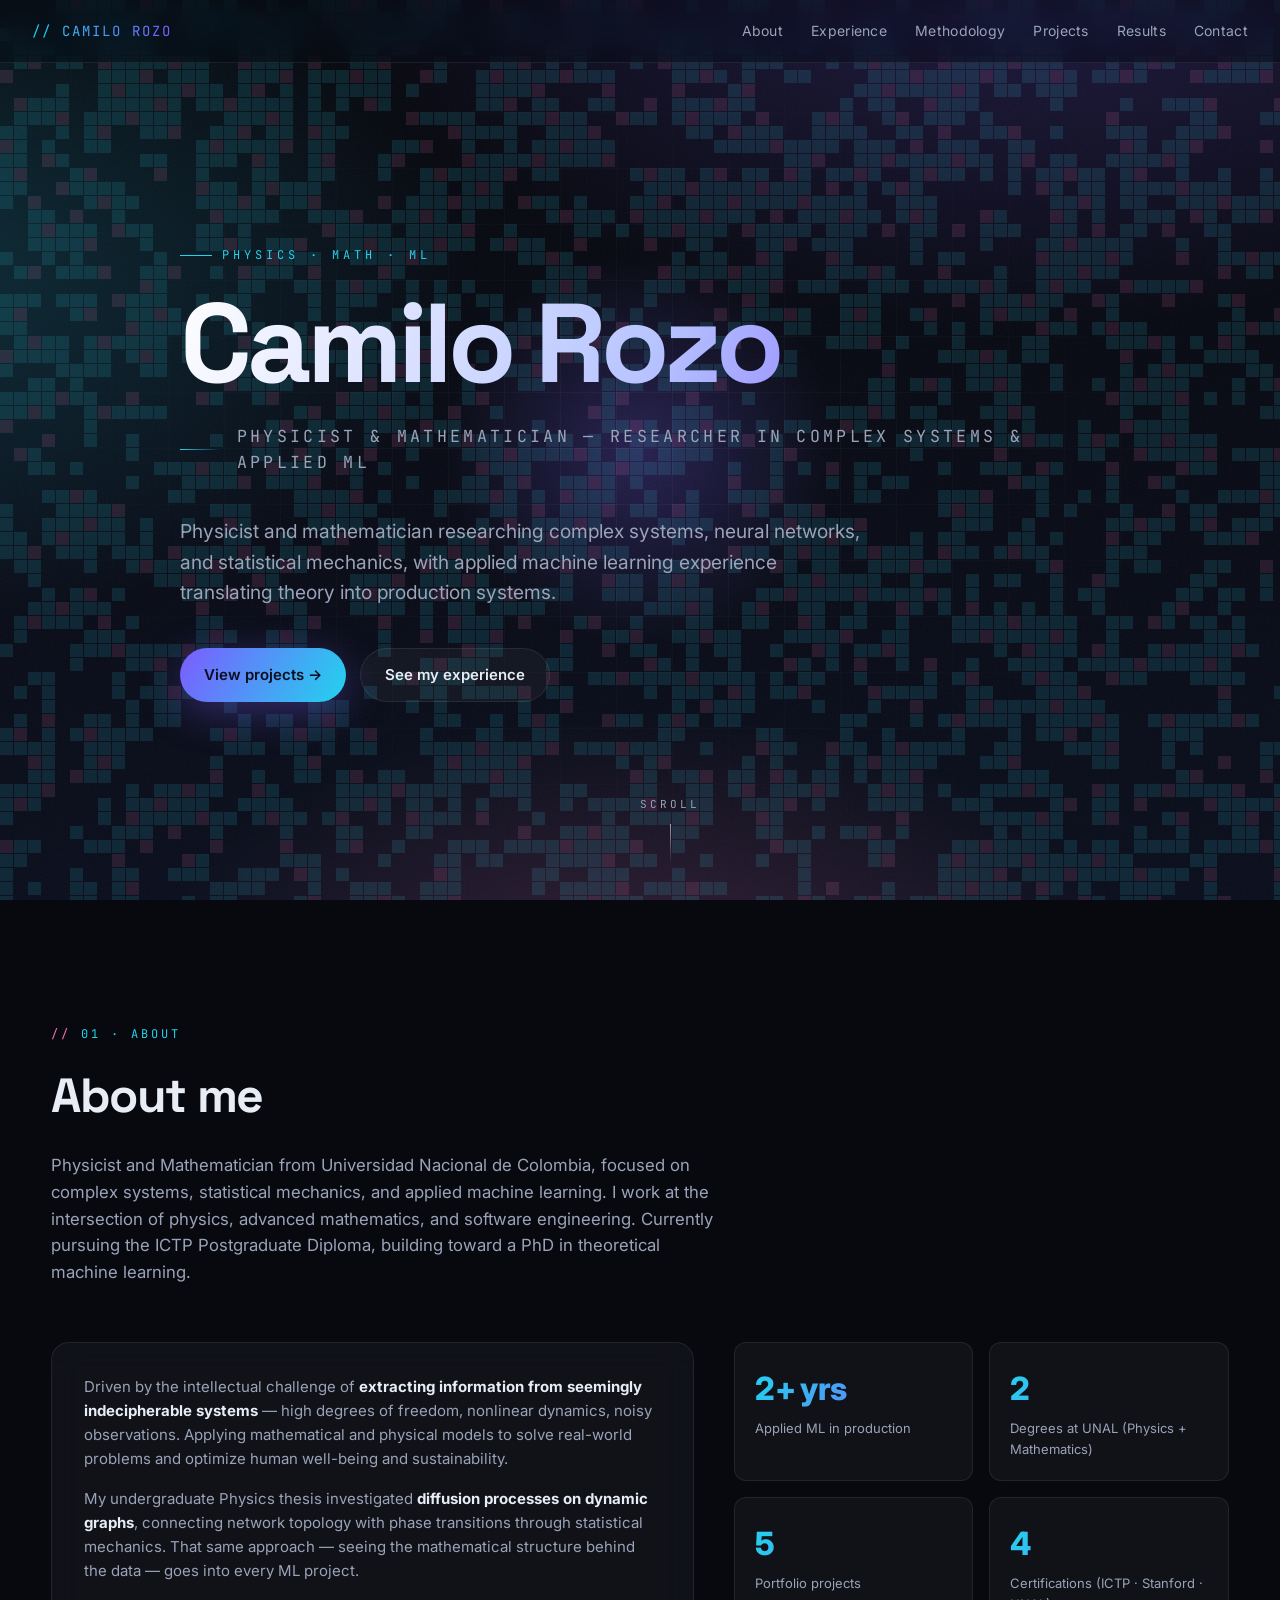
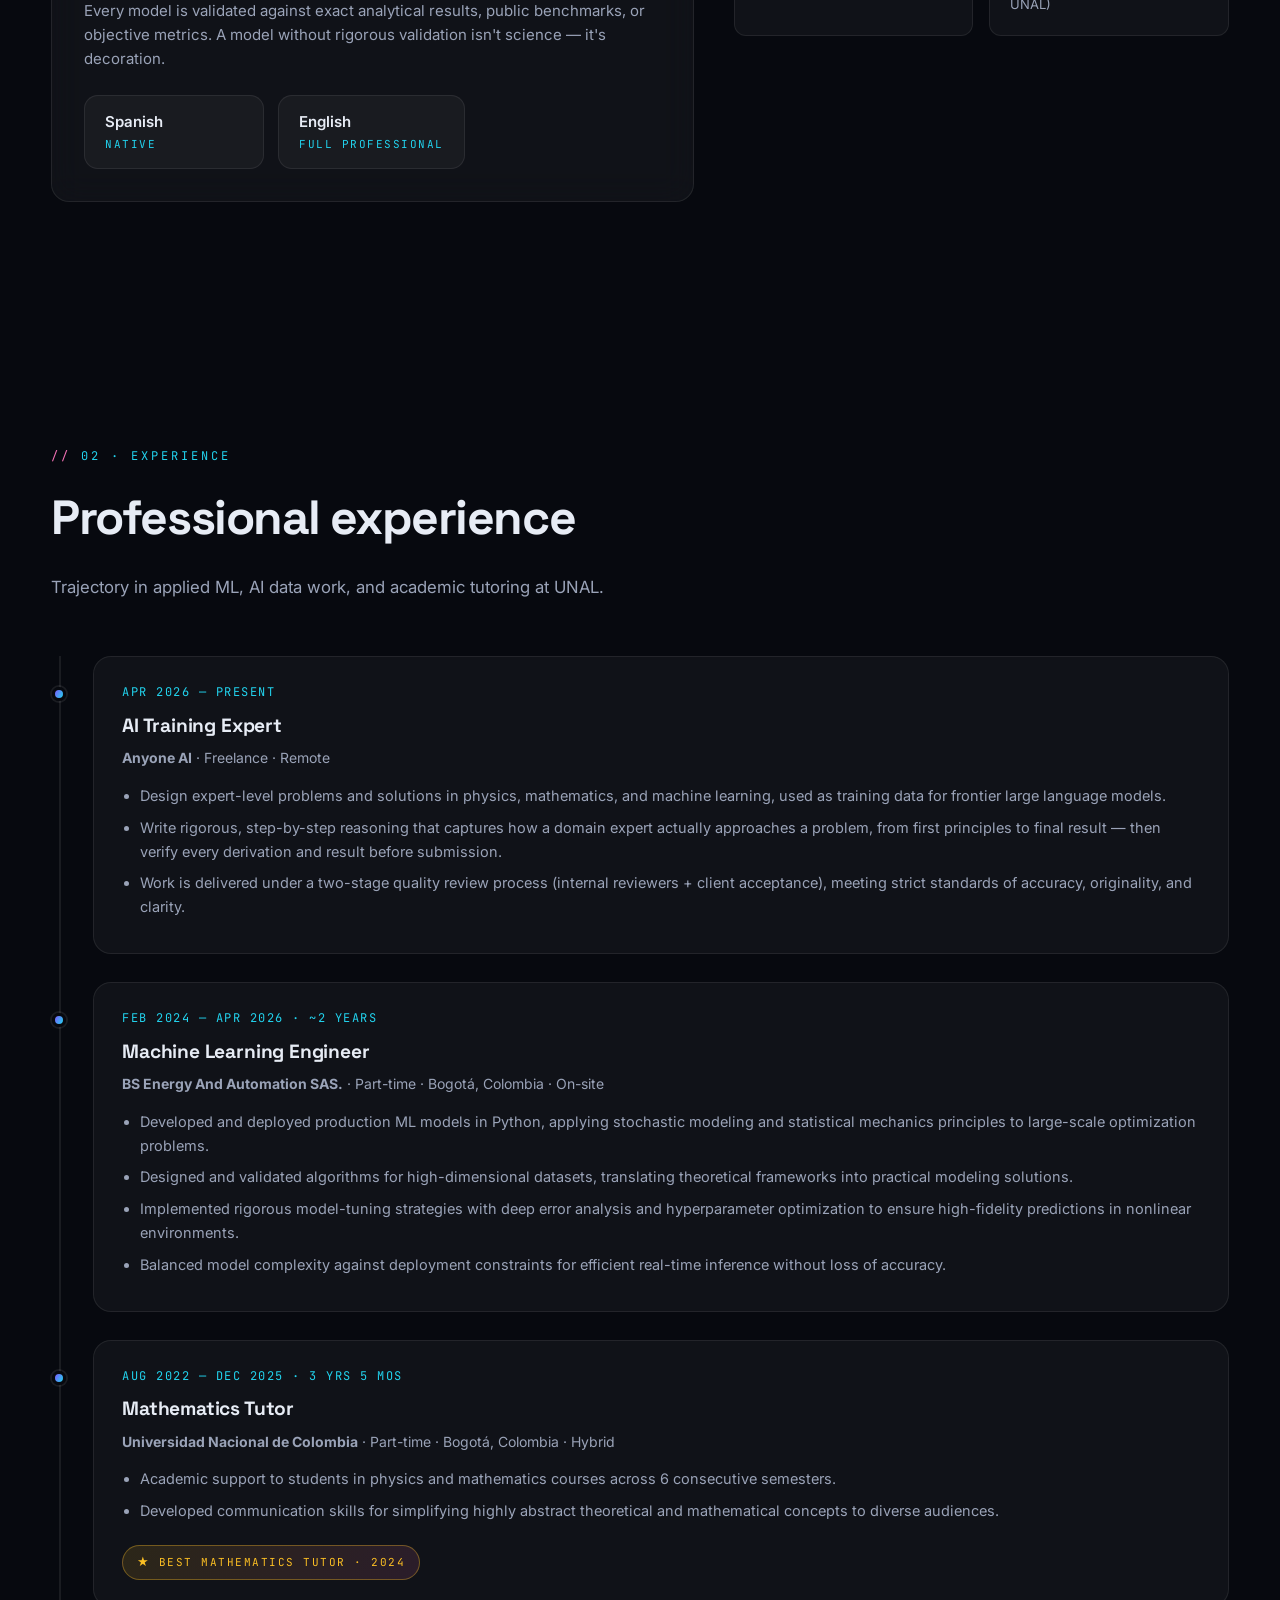
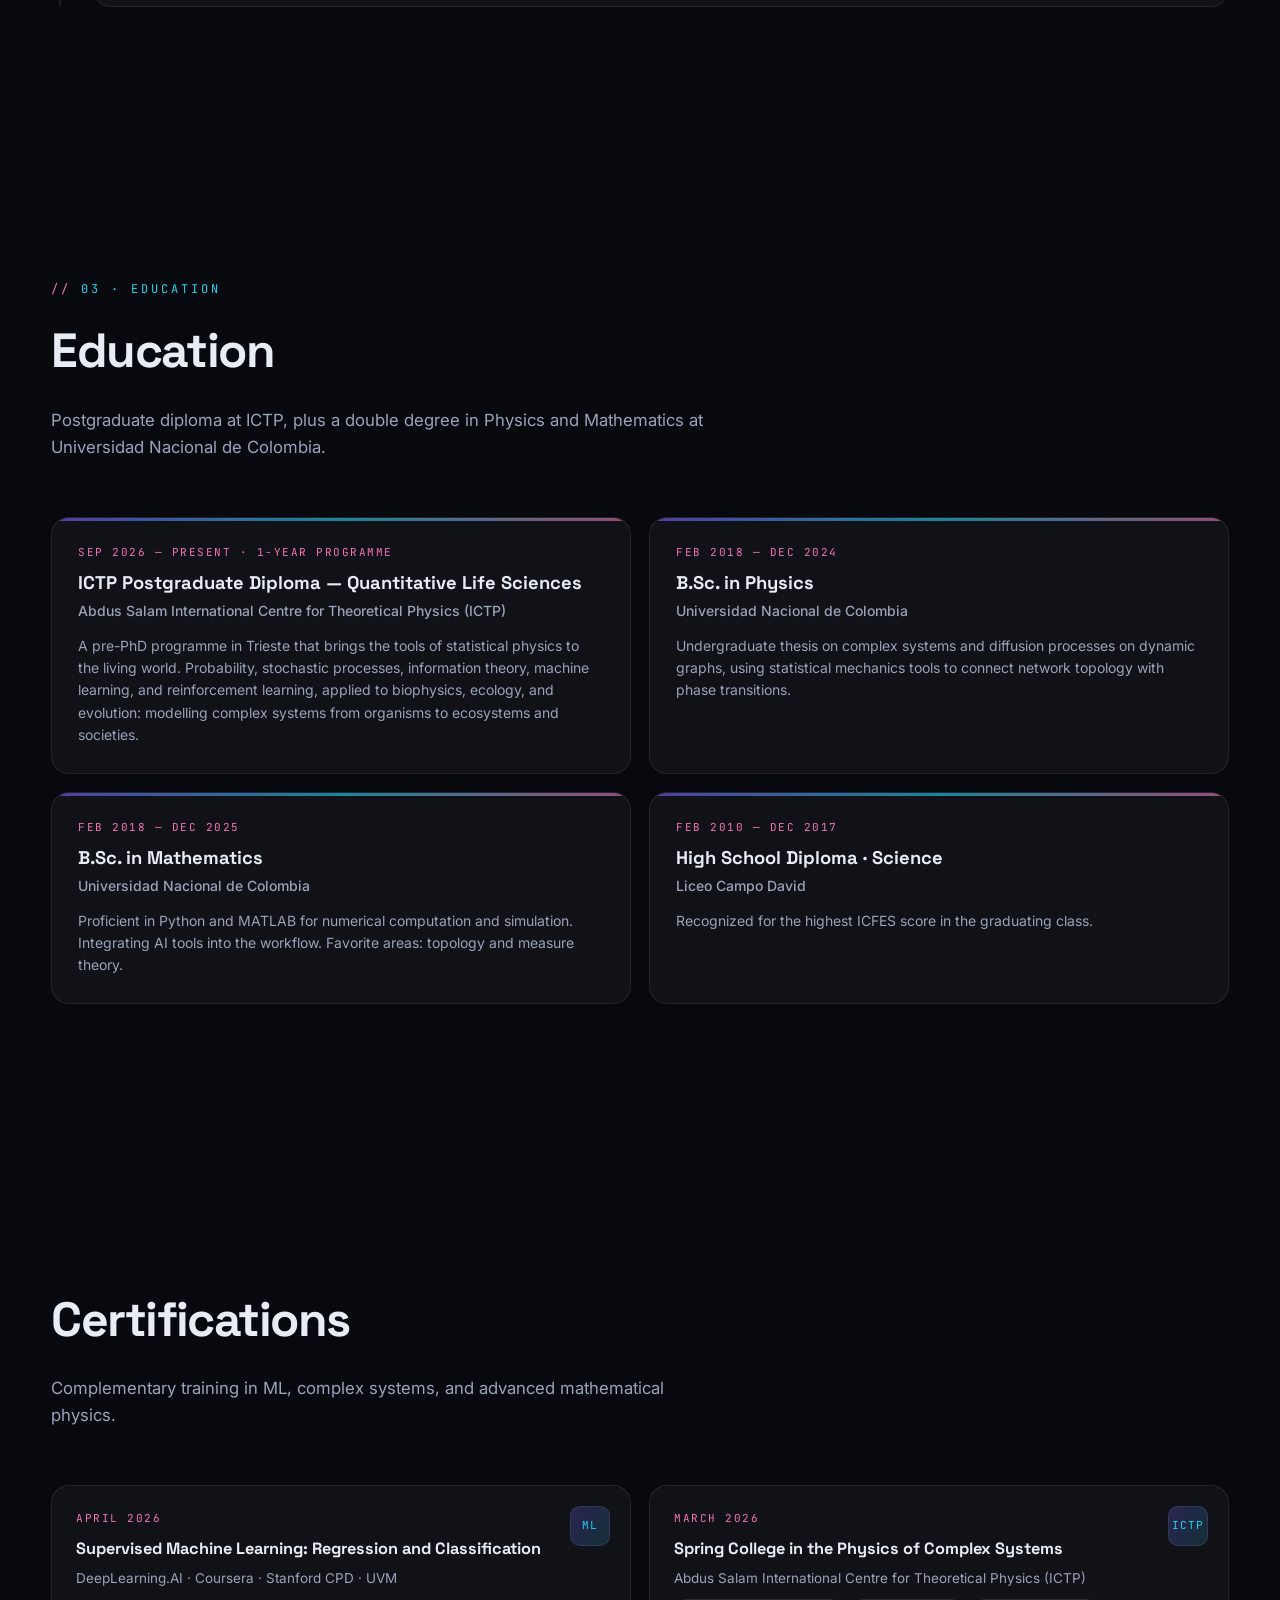
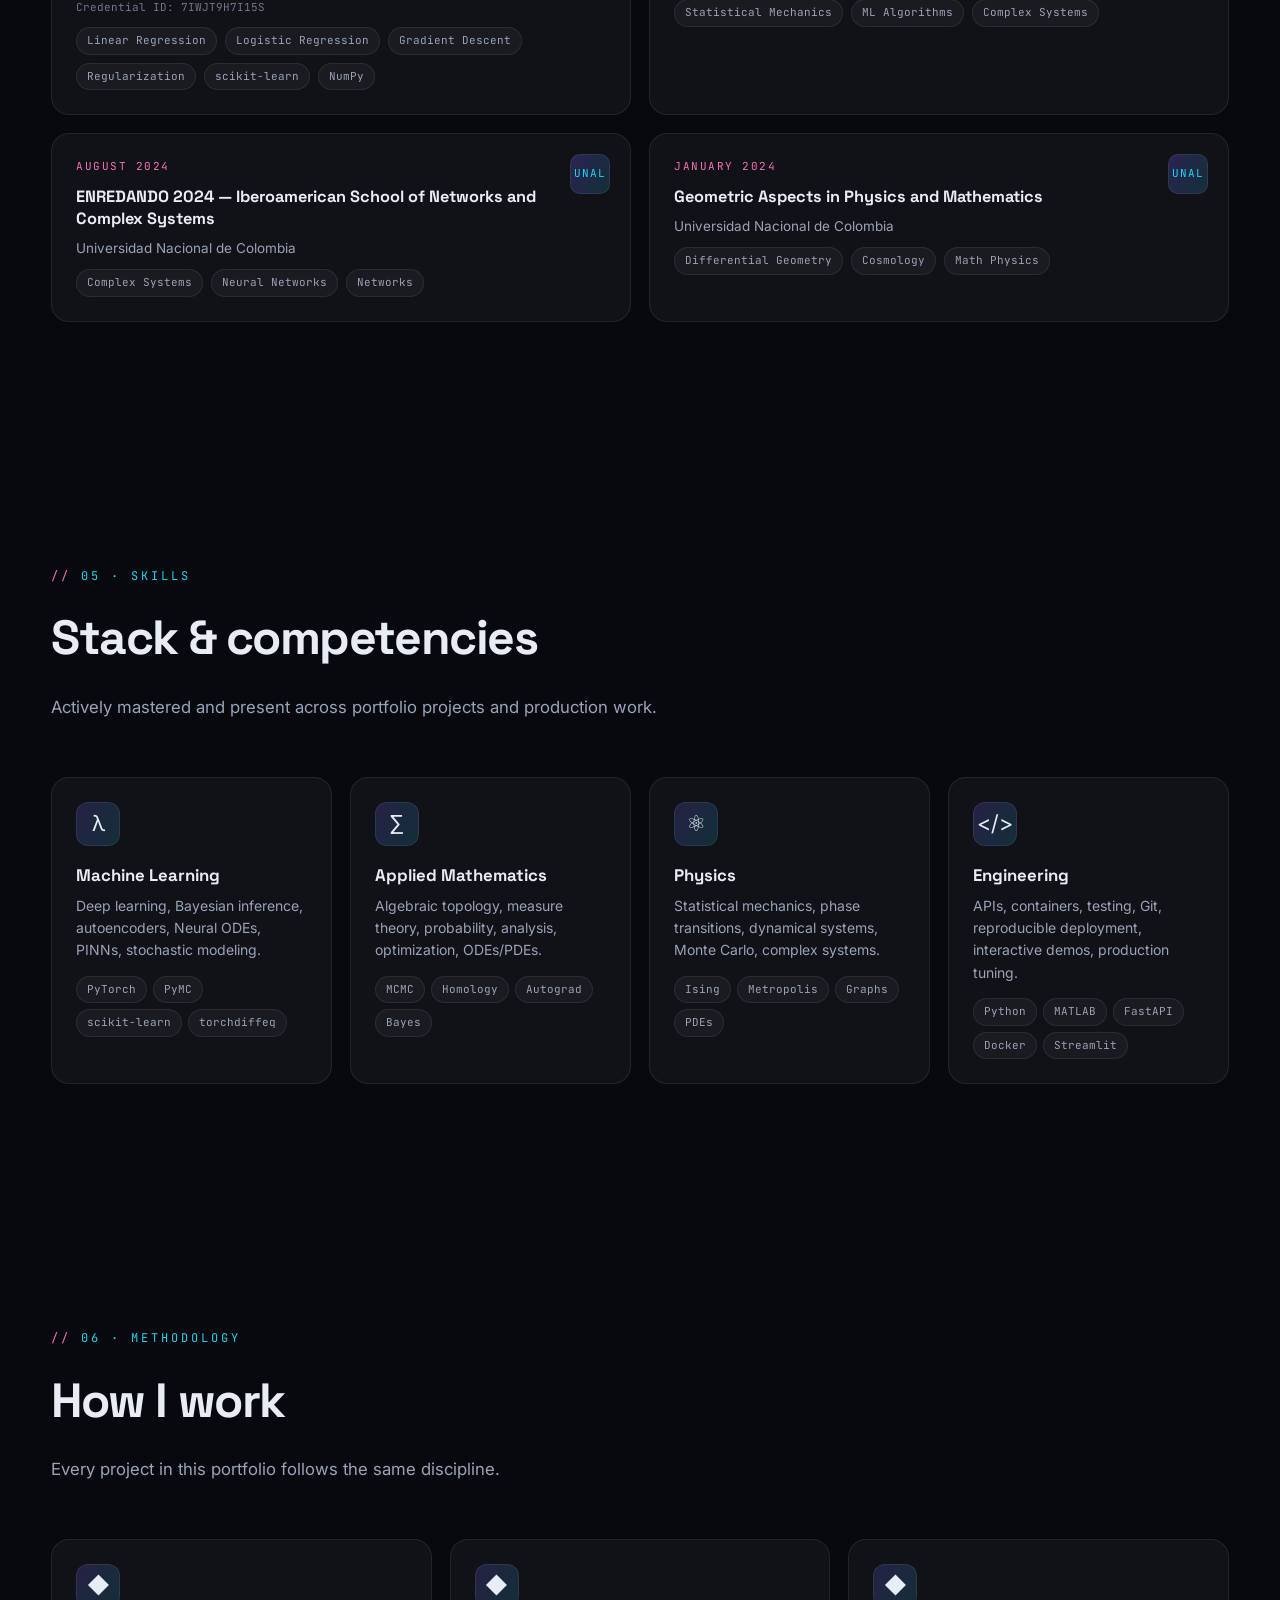
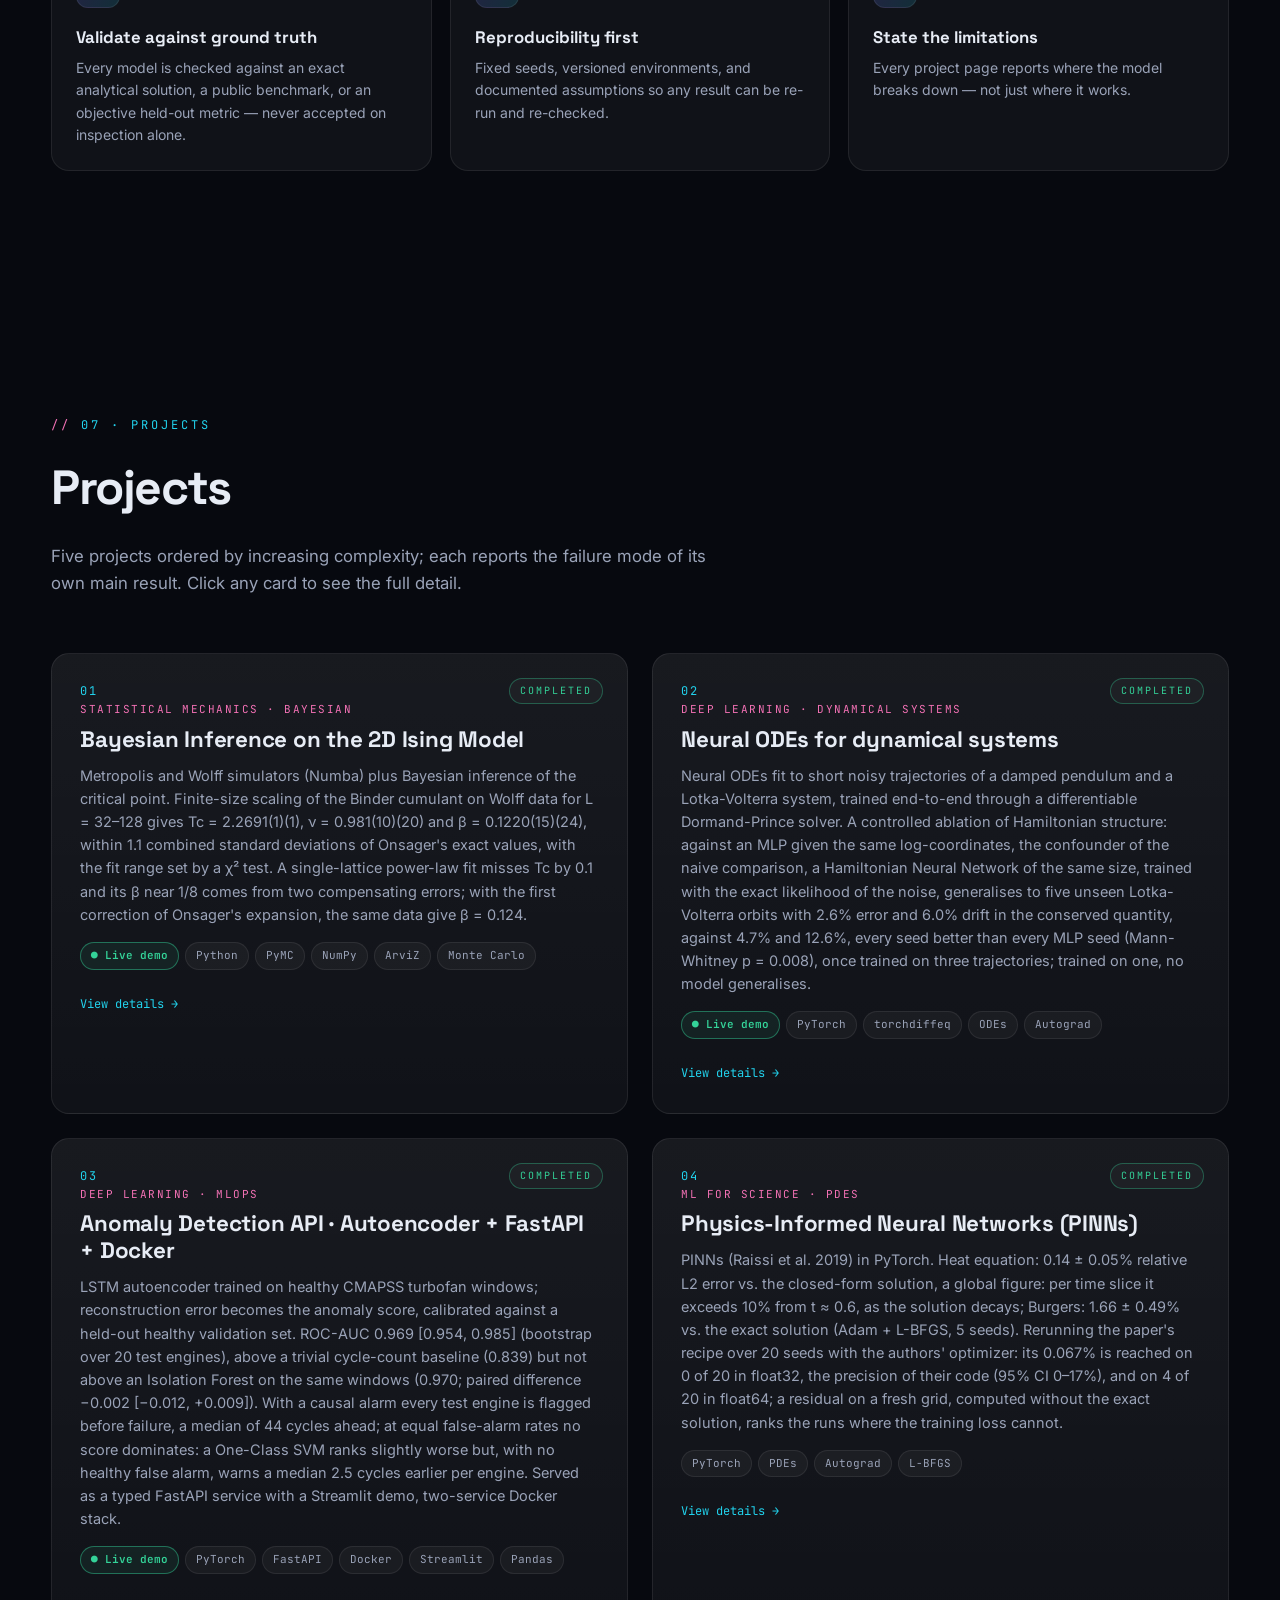
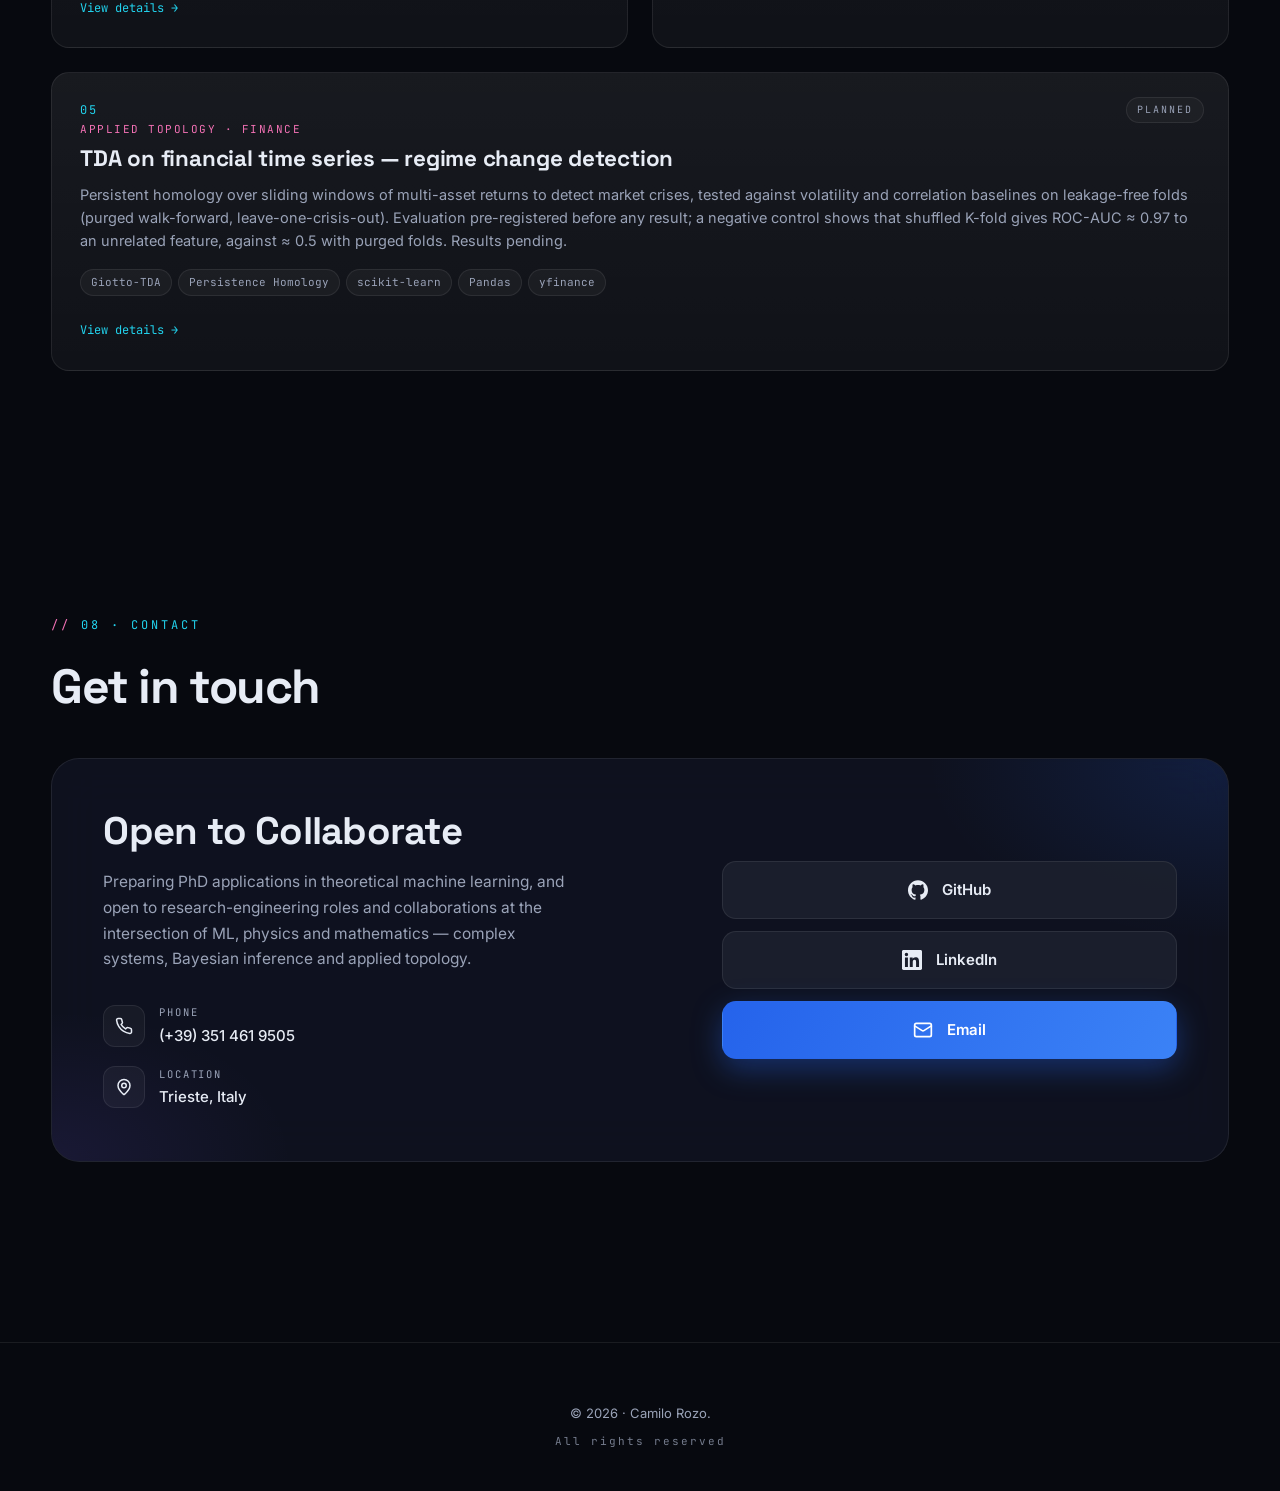
==== commit 37987fd5: "P3: symmetric statement on the One-Class SVM (external review of 2026-11-19), on the index card, the" ====
--- a/index.html
+++ b/index.html
@@ -343,7 +343,7 @@
         <div class="num">03</div>
         <div class="domain">Deep learning · MLOps</div>
         <h3>Anomaly Detection API · Autoencoder + FastAPI + Docker</h3>
-        <p>LSTM autoencoder trained on healthy CMAPSS turbofan windows; reconstruction error becomes the anomaly score, calibrated against a held-out healthy validation set. ROC-AUC 0.969 [0.954, 0.985] (bootstrap over 20 test engines), above a trivial cycle-count baseline (0.839) but not above an Isolation Forest on the same windows (0.970; paired difference −0.002 [−0.012, +0.009]). With a causal alarm every test engine is flagged before failure, a median of 44 cycles ahead, and at equal false-alarm rates on healthy windows no other score, the One-Class SVM included, warns significantly earlier. Served as a typed FastAPI service with a Streamlit demo, two-service Docker stack.</p>
+        <p>LSTM autoencoder trained on healthy CMAPSS turbofan windows; reconstruction error becomes the anomaly score, calibrated against a held-out healthy validation set. ROC-AUC 0.969 [0.954, 0.985] (bootstrap over 20 test engines), above a trivial cycle-count baseline (0.839) but not above an Isolation Forest on the same windows (0.970; paired difference −0.002 [−0.012, +0.009]). With a causal alarm every test engine is flagged before failure, a median of 44 cycles ahead; at equal false-alarm rates no score dominates: a One-Class SVM ranks slightly worse but, with no healthy false alarm, warns a median 2.5 cycles earlier per engine. Served as a typed FastAPI service with a Streamlit demo, two-service Docker stack.</p>
         <div class="project-tags">
           <span class="tag tag-live">● Live demo</span><span class="tag">PyTorch</span><span class="tag">FastAPI</span><span class="tag">Docker</span><span class="tag">Streamlit</span><span class="tag">Pandas</span>
         </div>
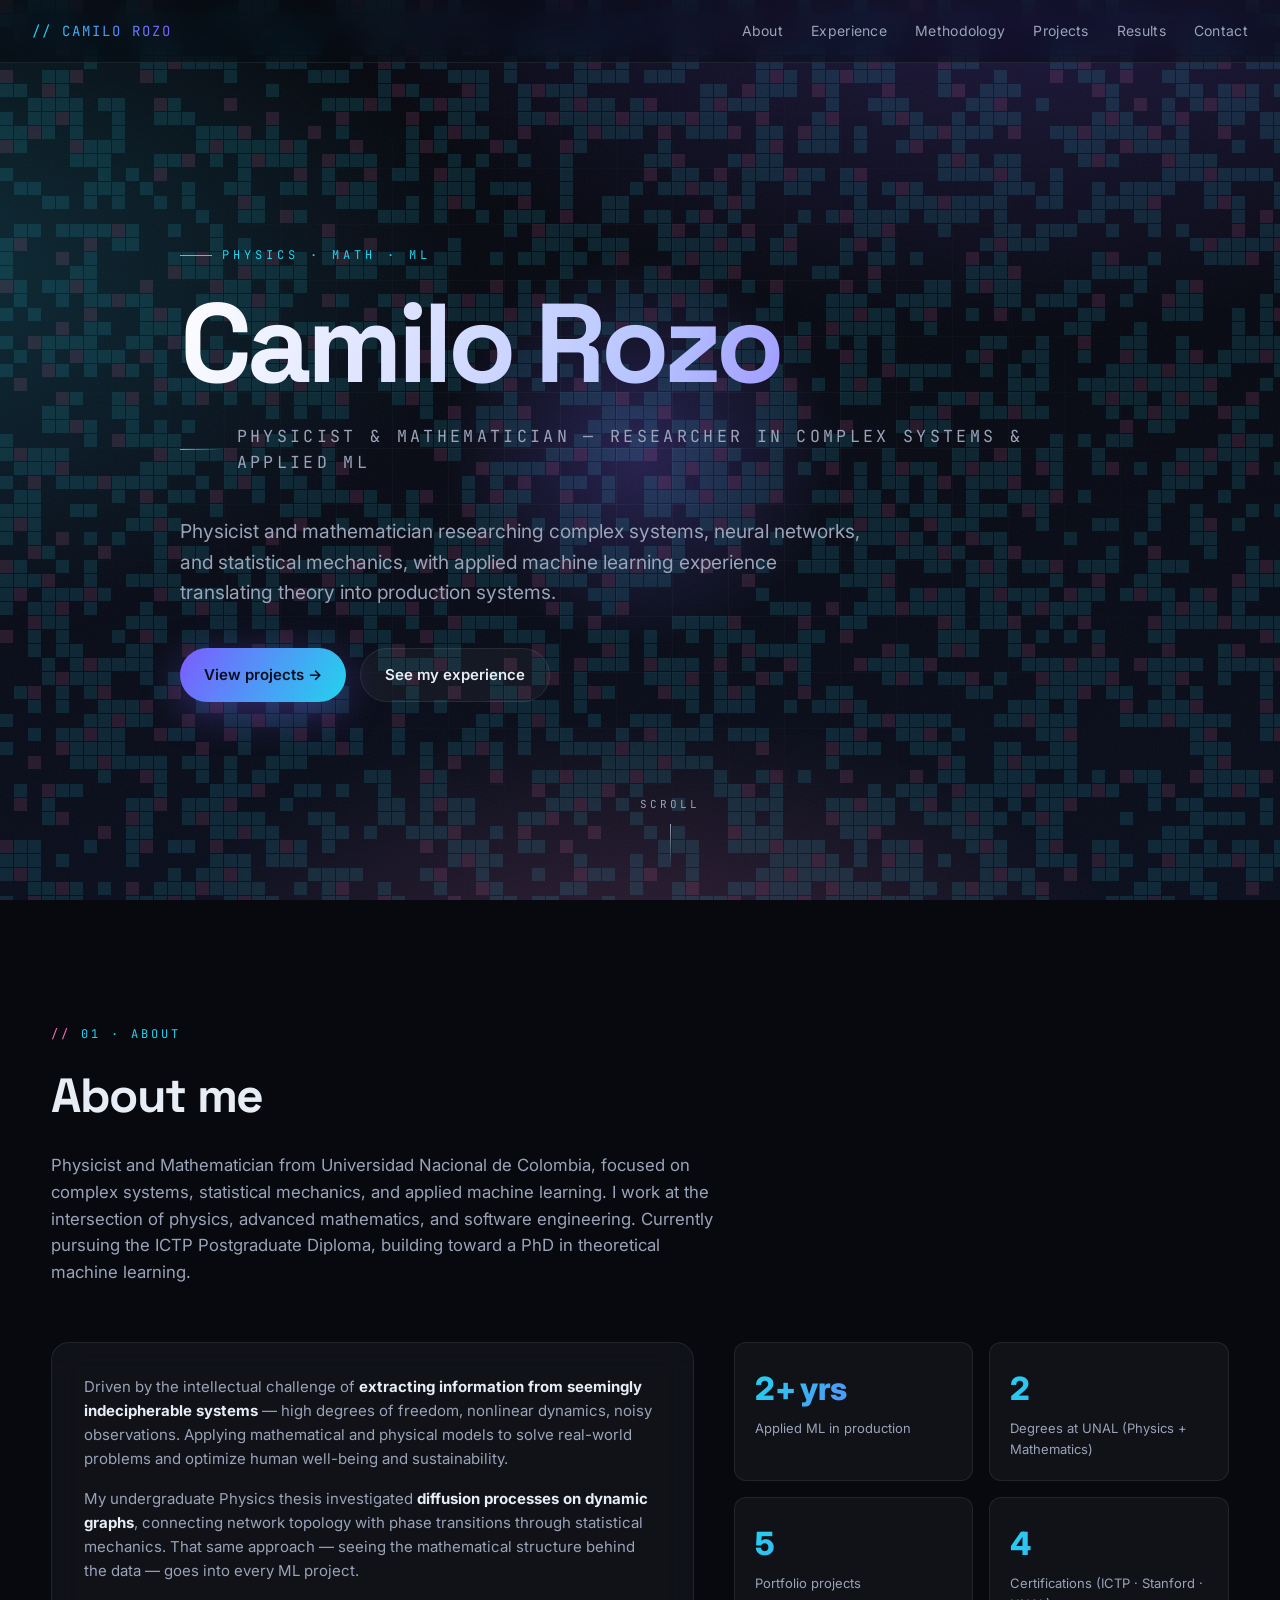
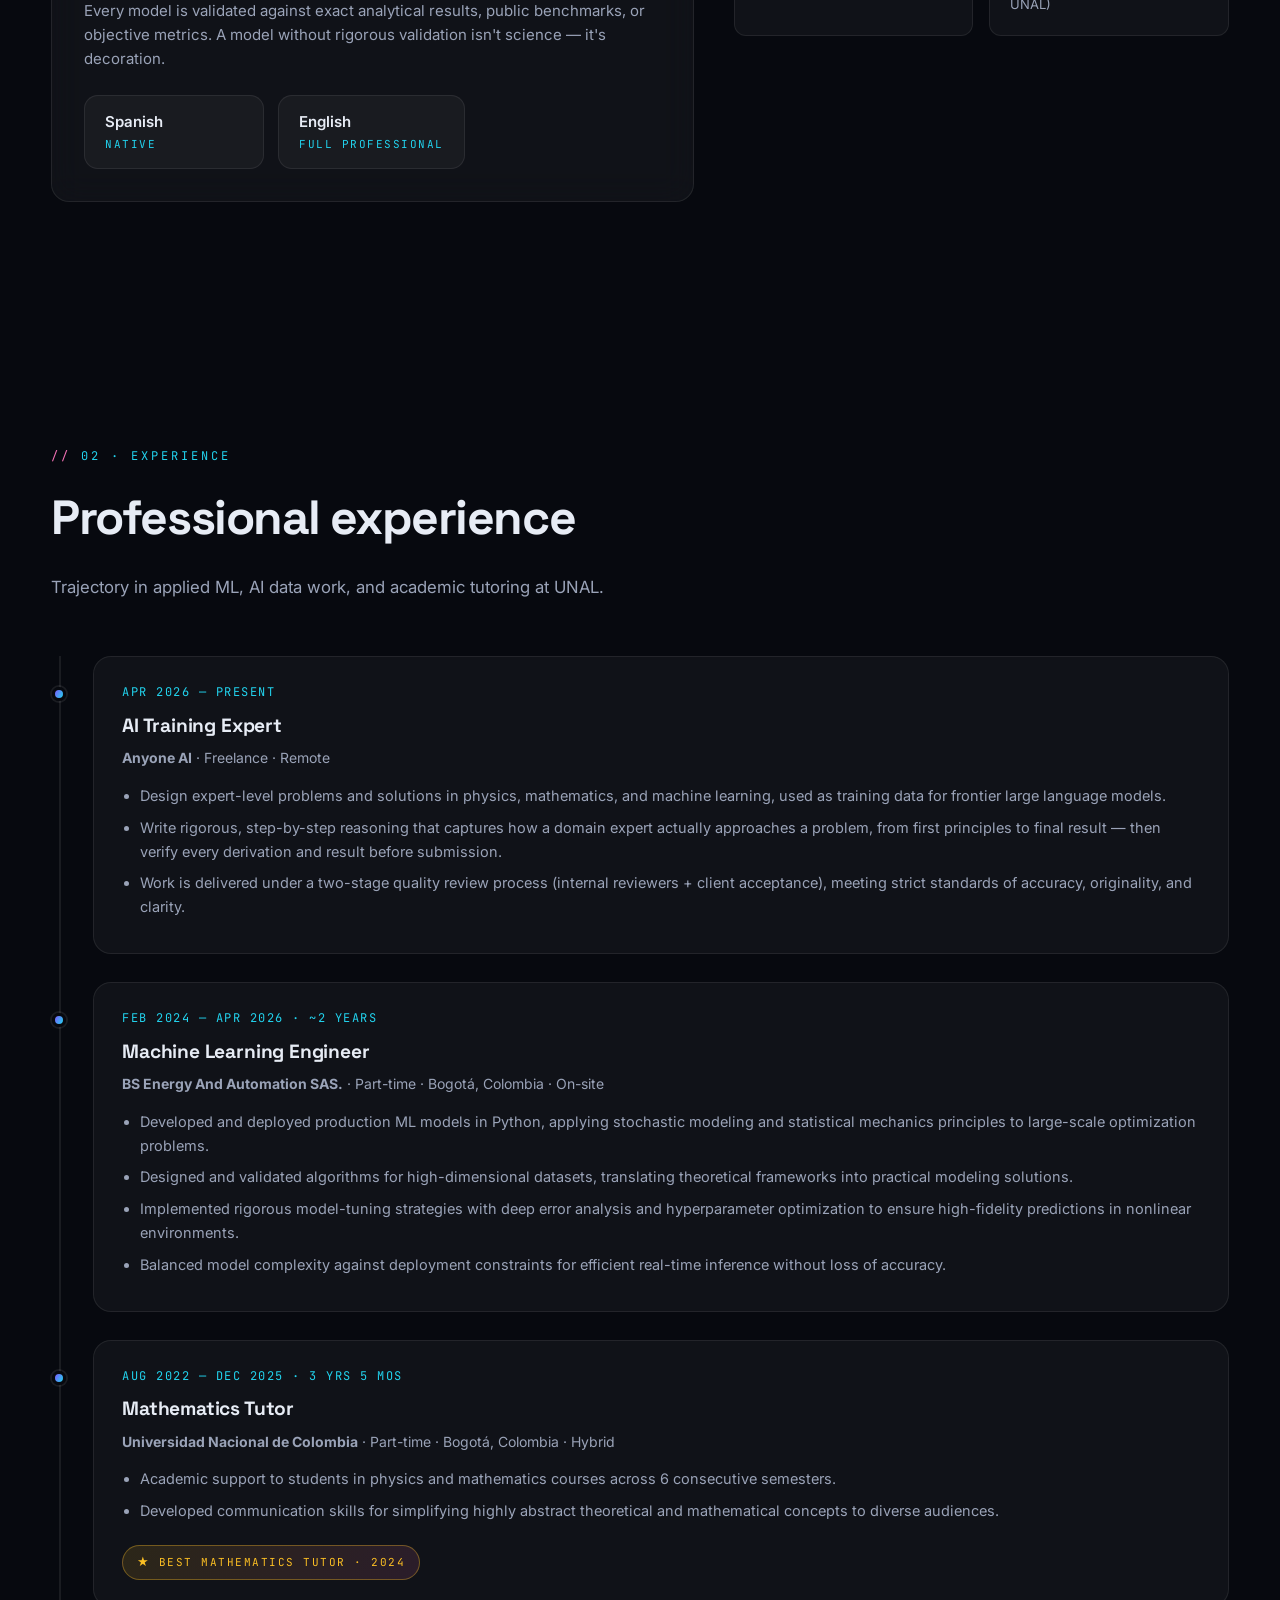
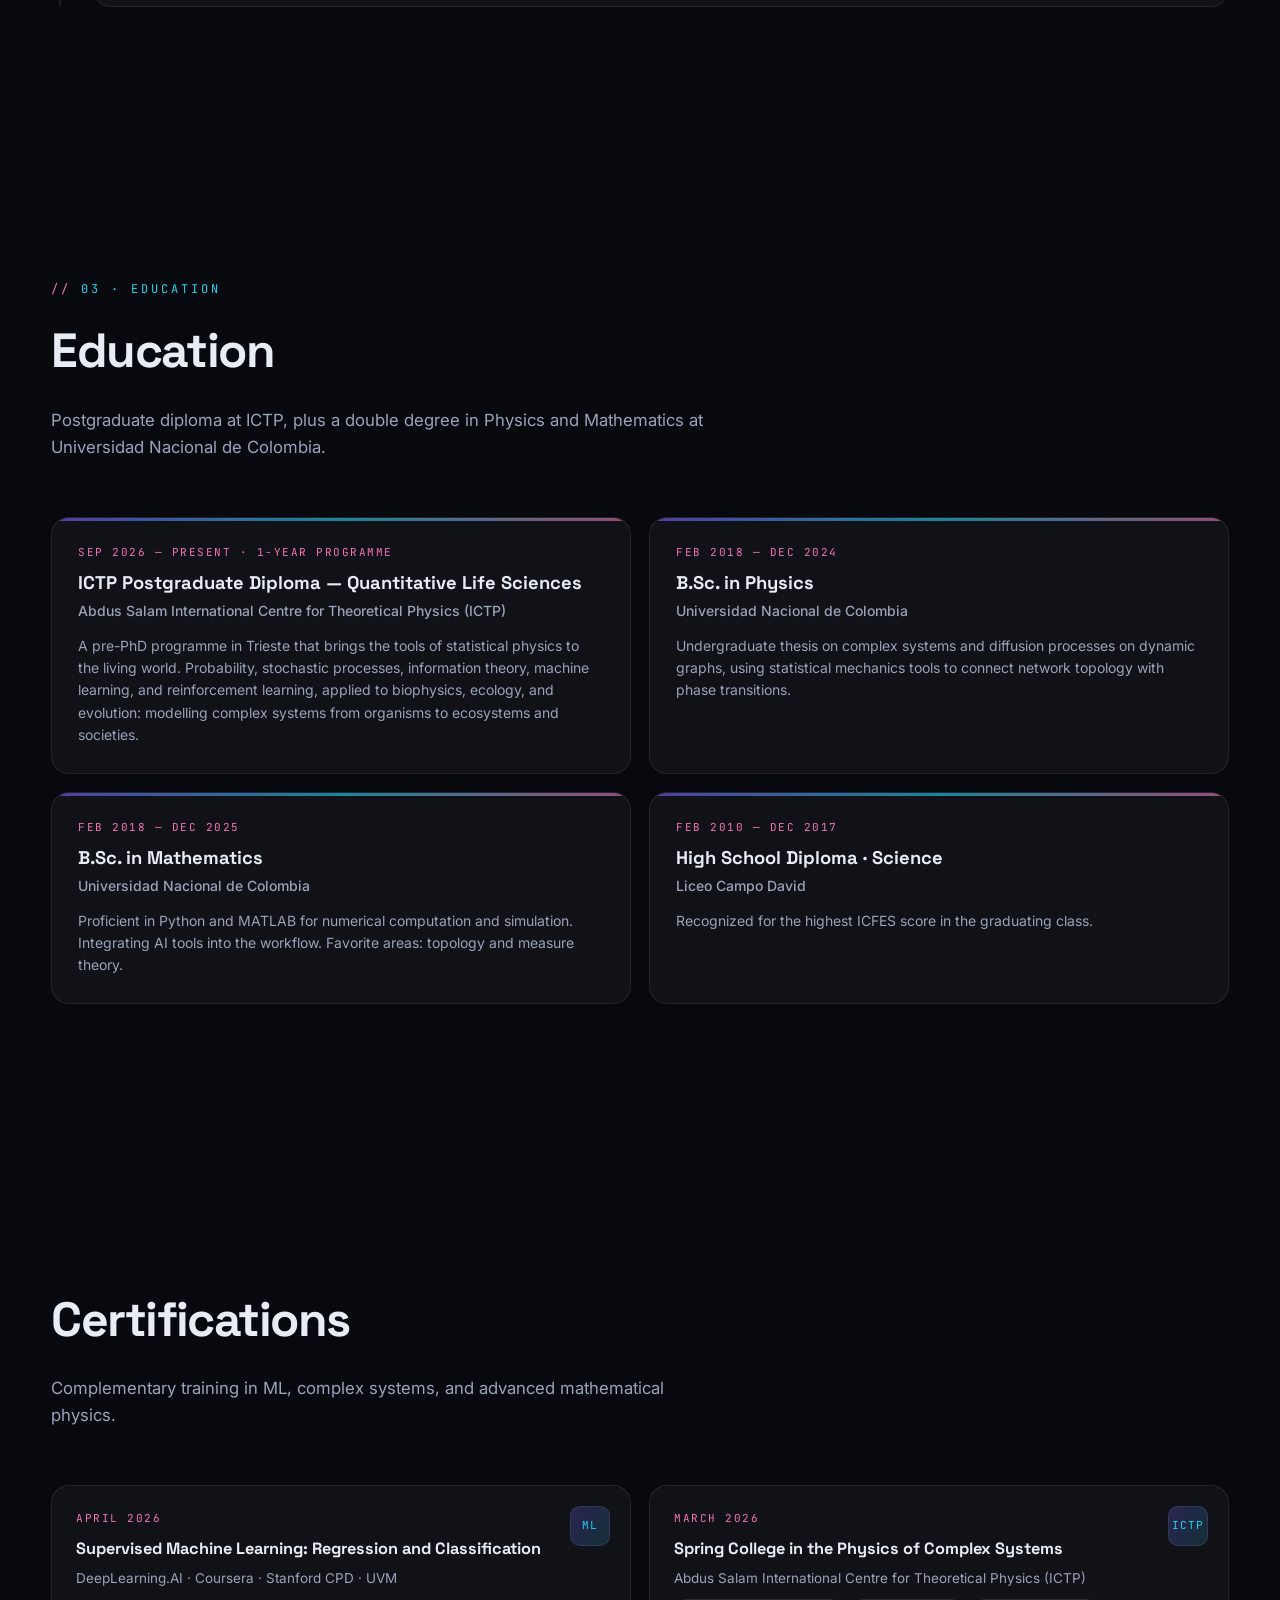
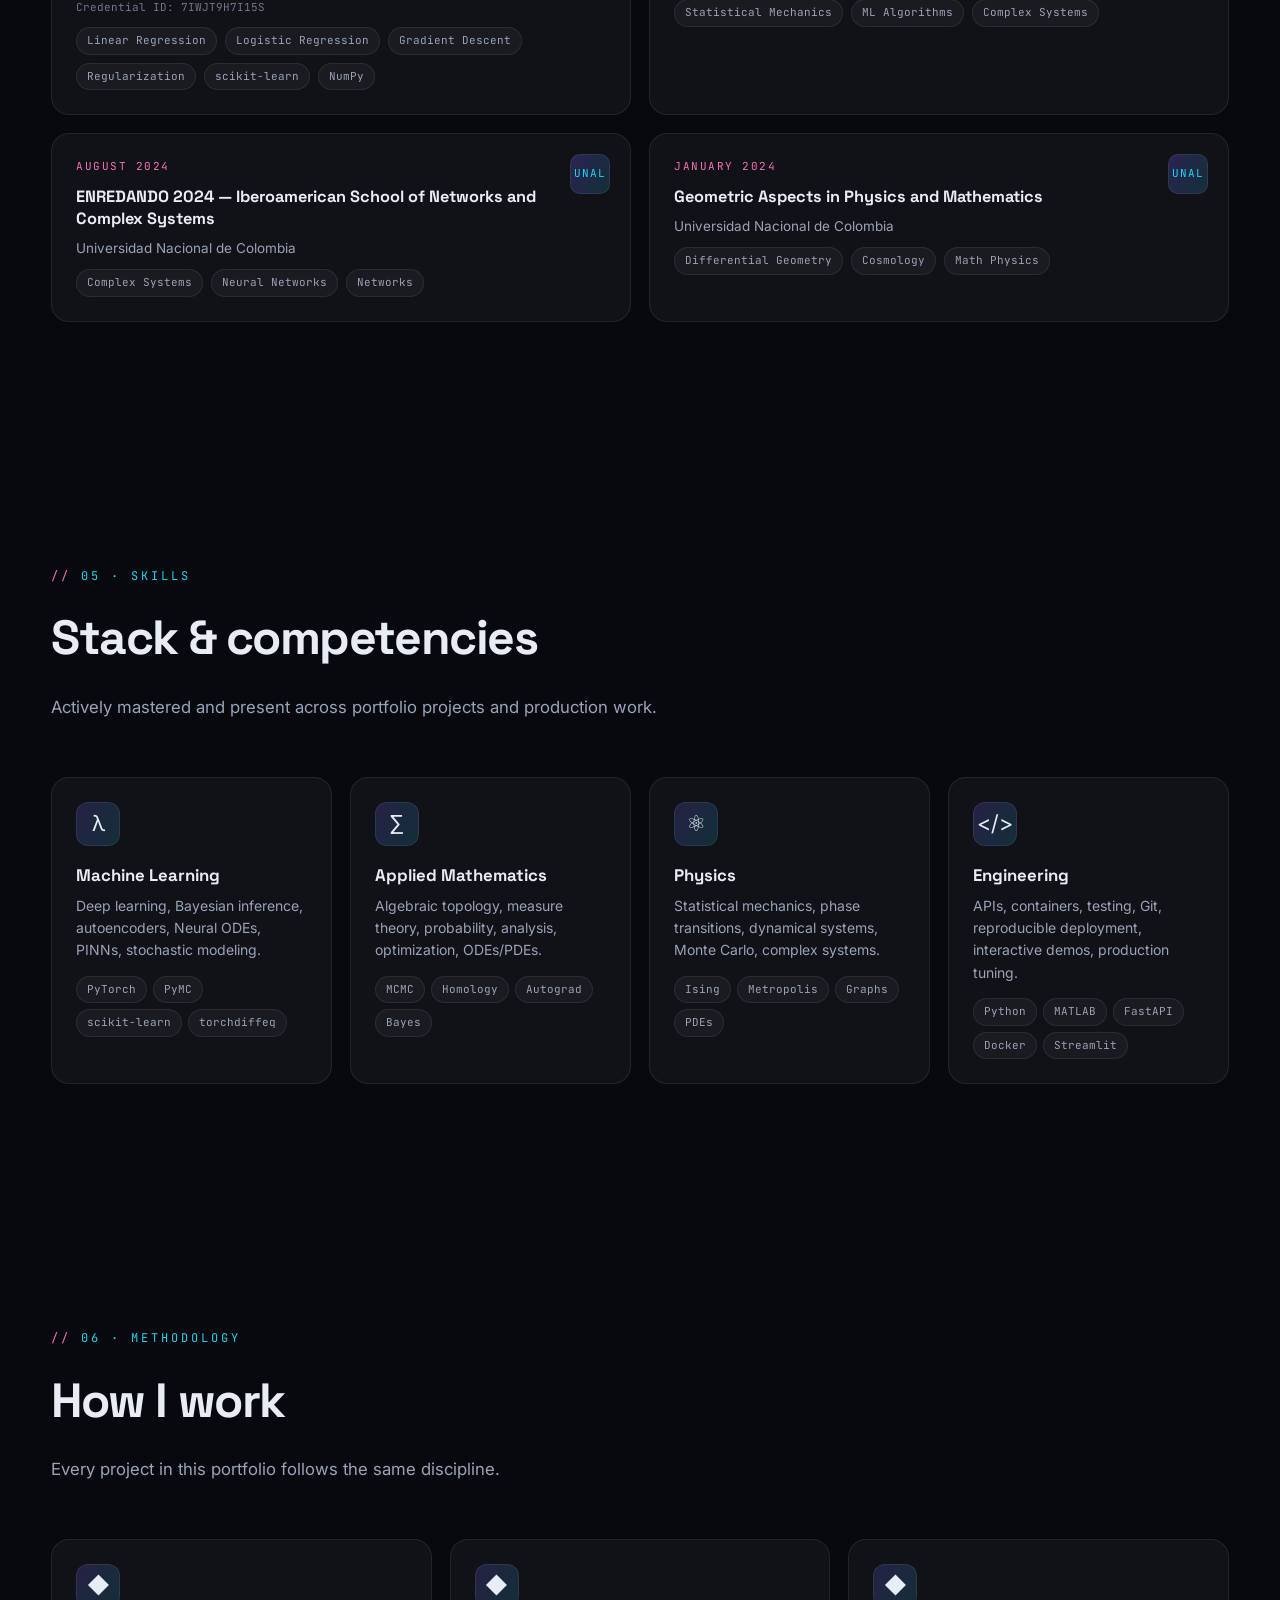
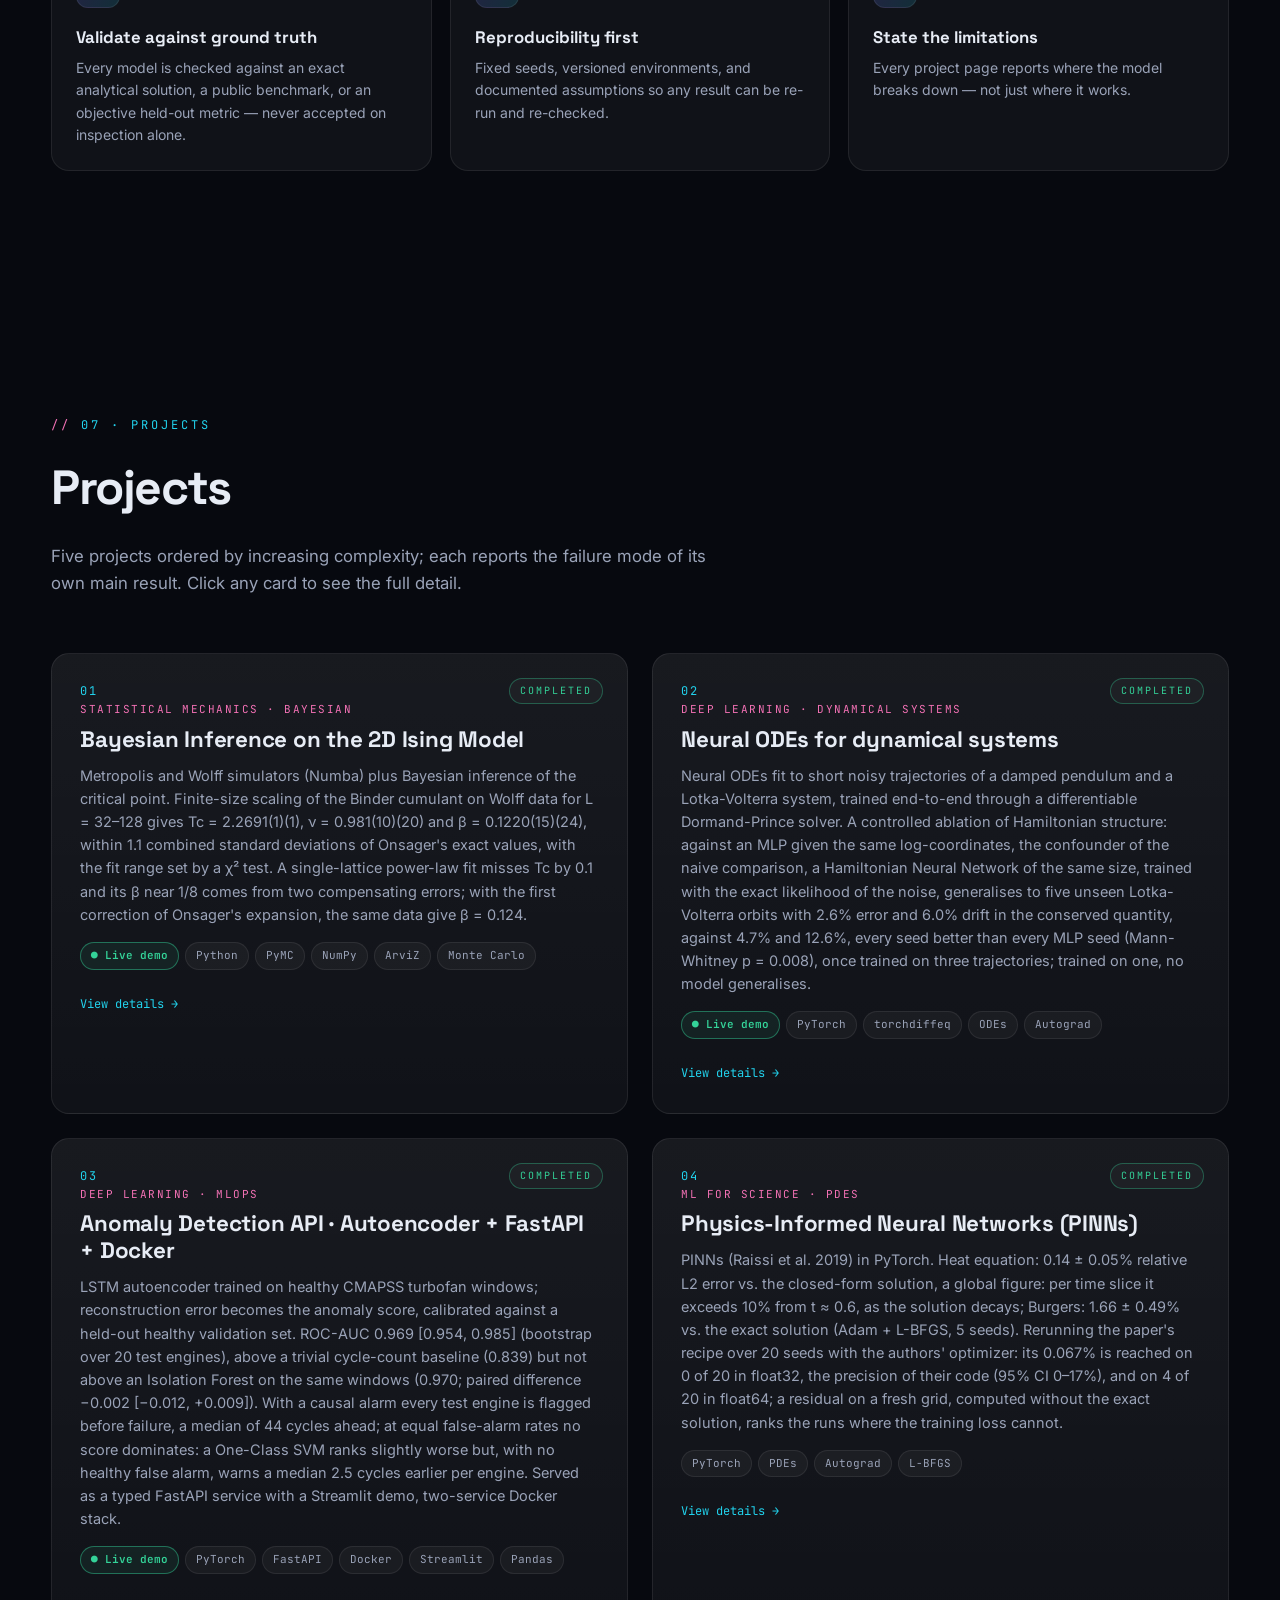
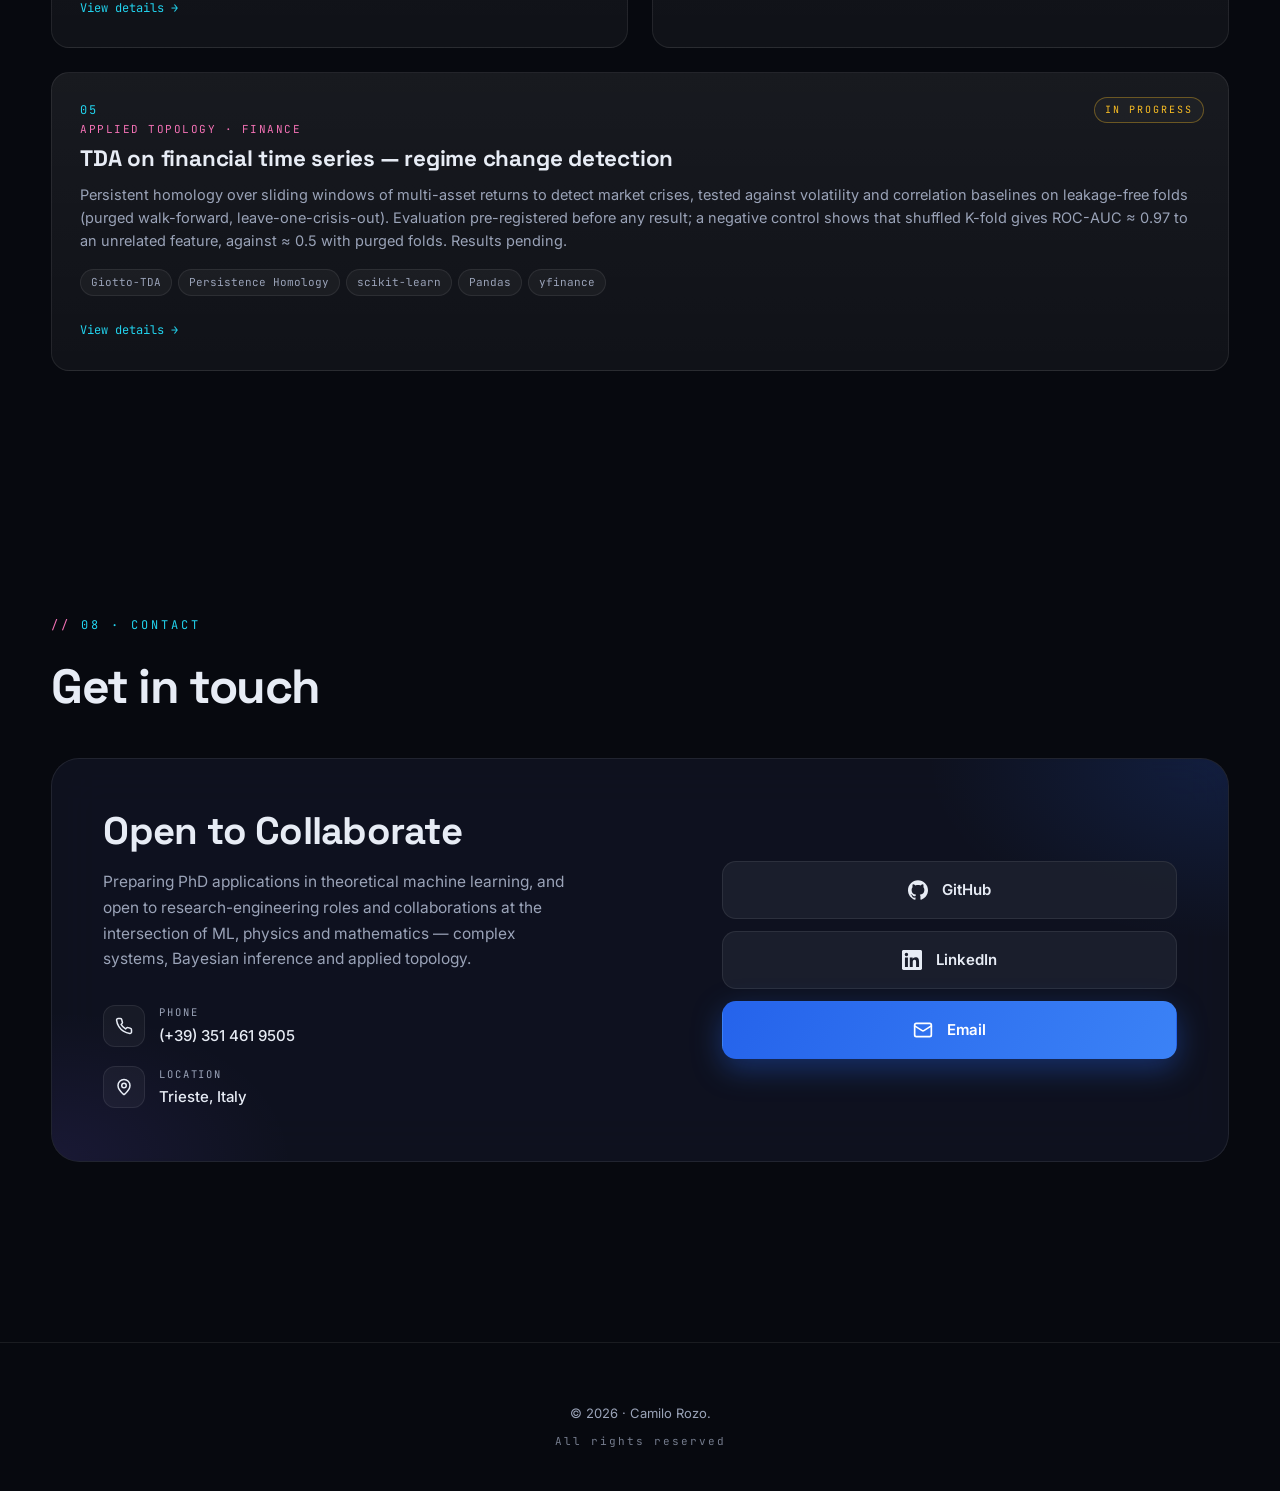
==== commit 01ec83dd: "P5: "Planned" -> "In progress" on the index card and the project page, now that the plan has been ru" ====
--- a/index.html
+++ b/index.html
@@ -363,7 +363,7 @@
       </a>
 
       <a class="project reveal" href="projects/05-tda-finance.html" style="grid-column: 1 / -1;">
-        <span class="status planned">Planned</span>
+        <span class="status in-progress">In progress</span>
         <div class="num">05</div>
         <div class="domain">Applied topology · Finance</div>
         <h3>TDA on financial time series — regime change detection</h3>
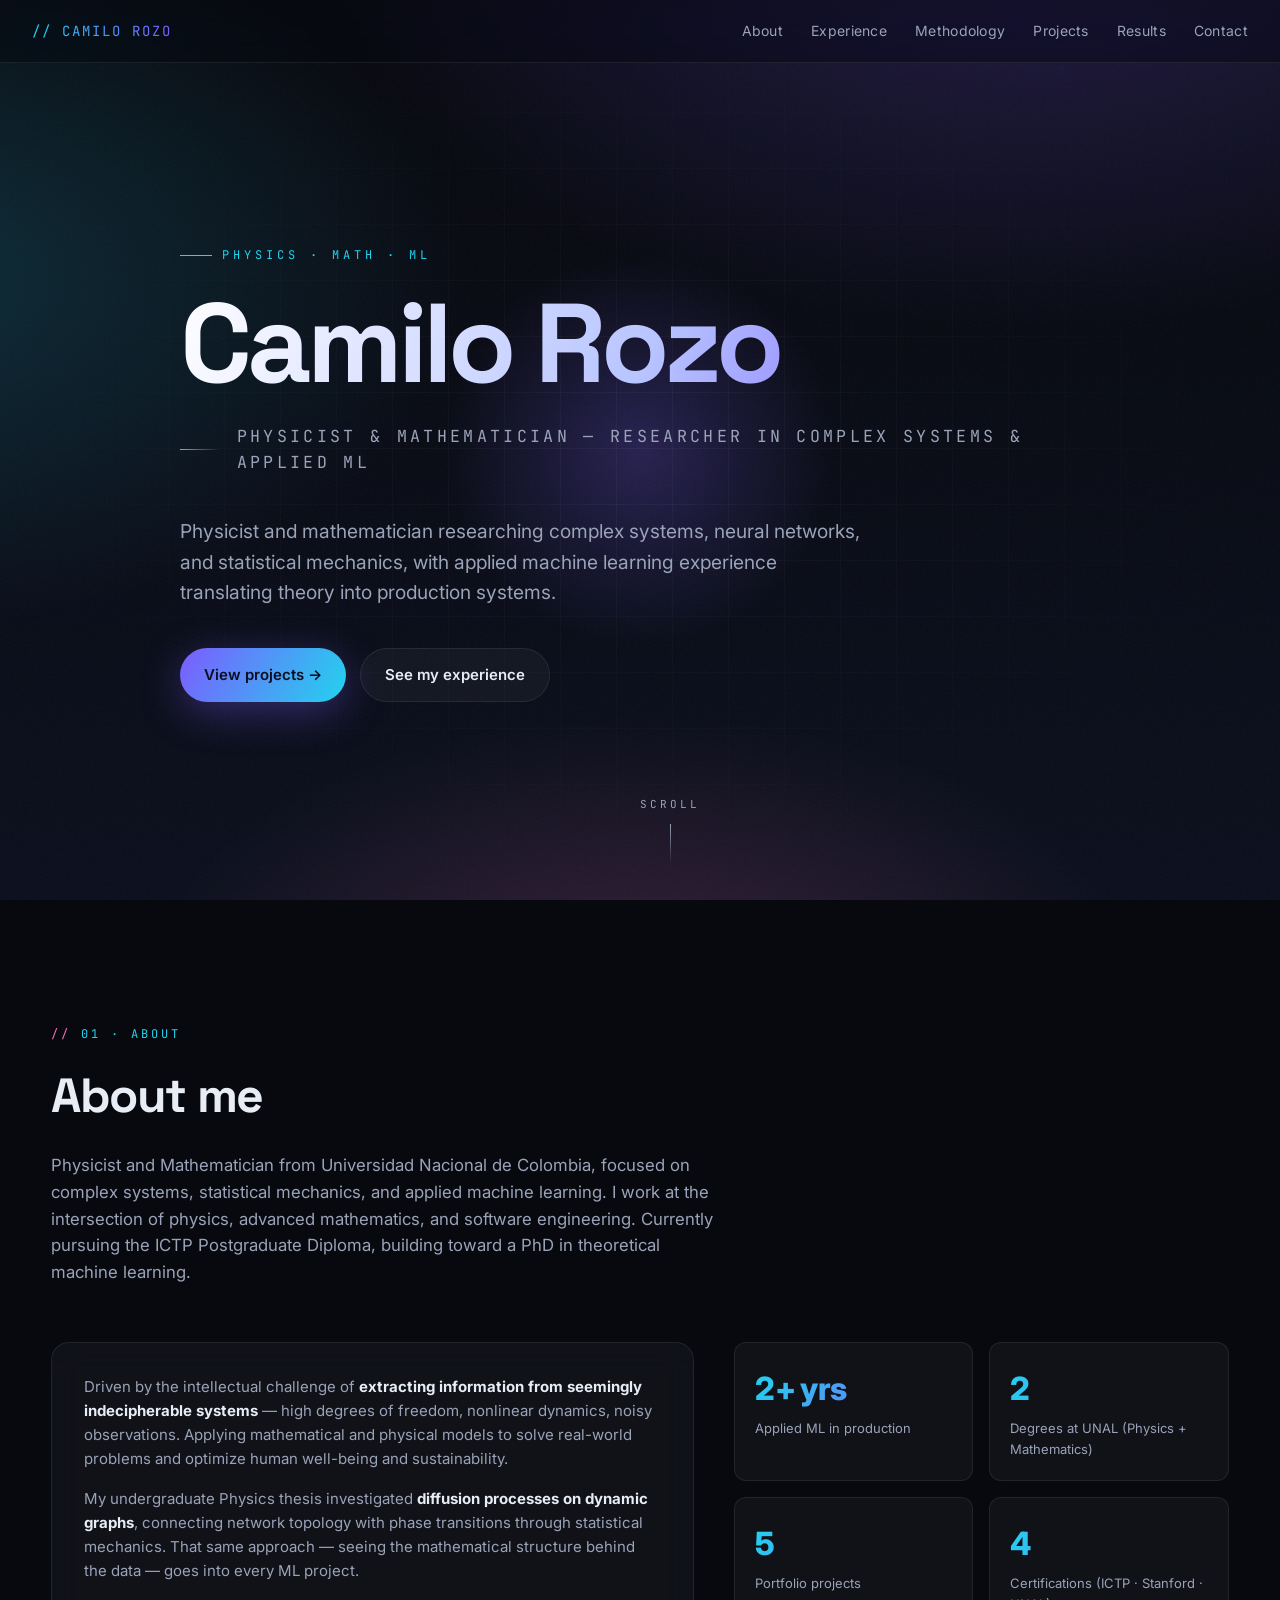
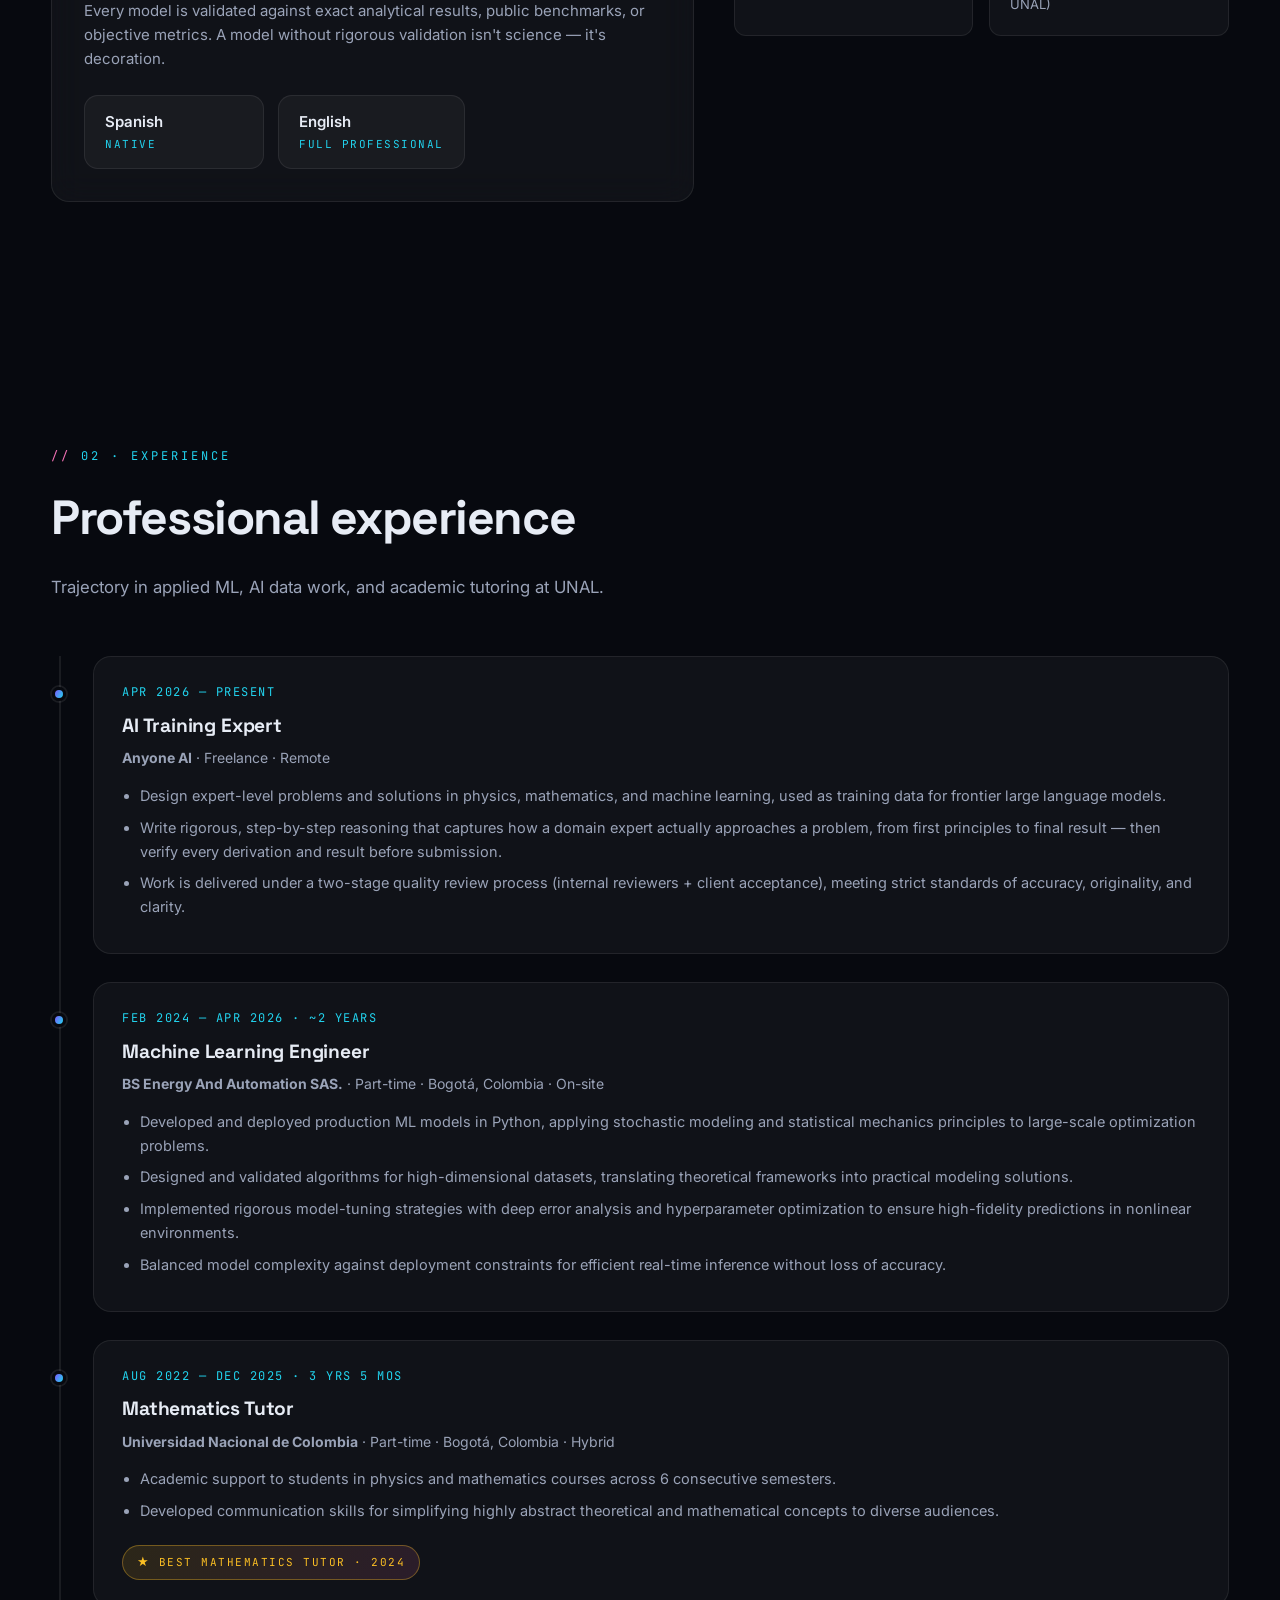
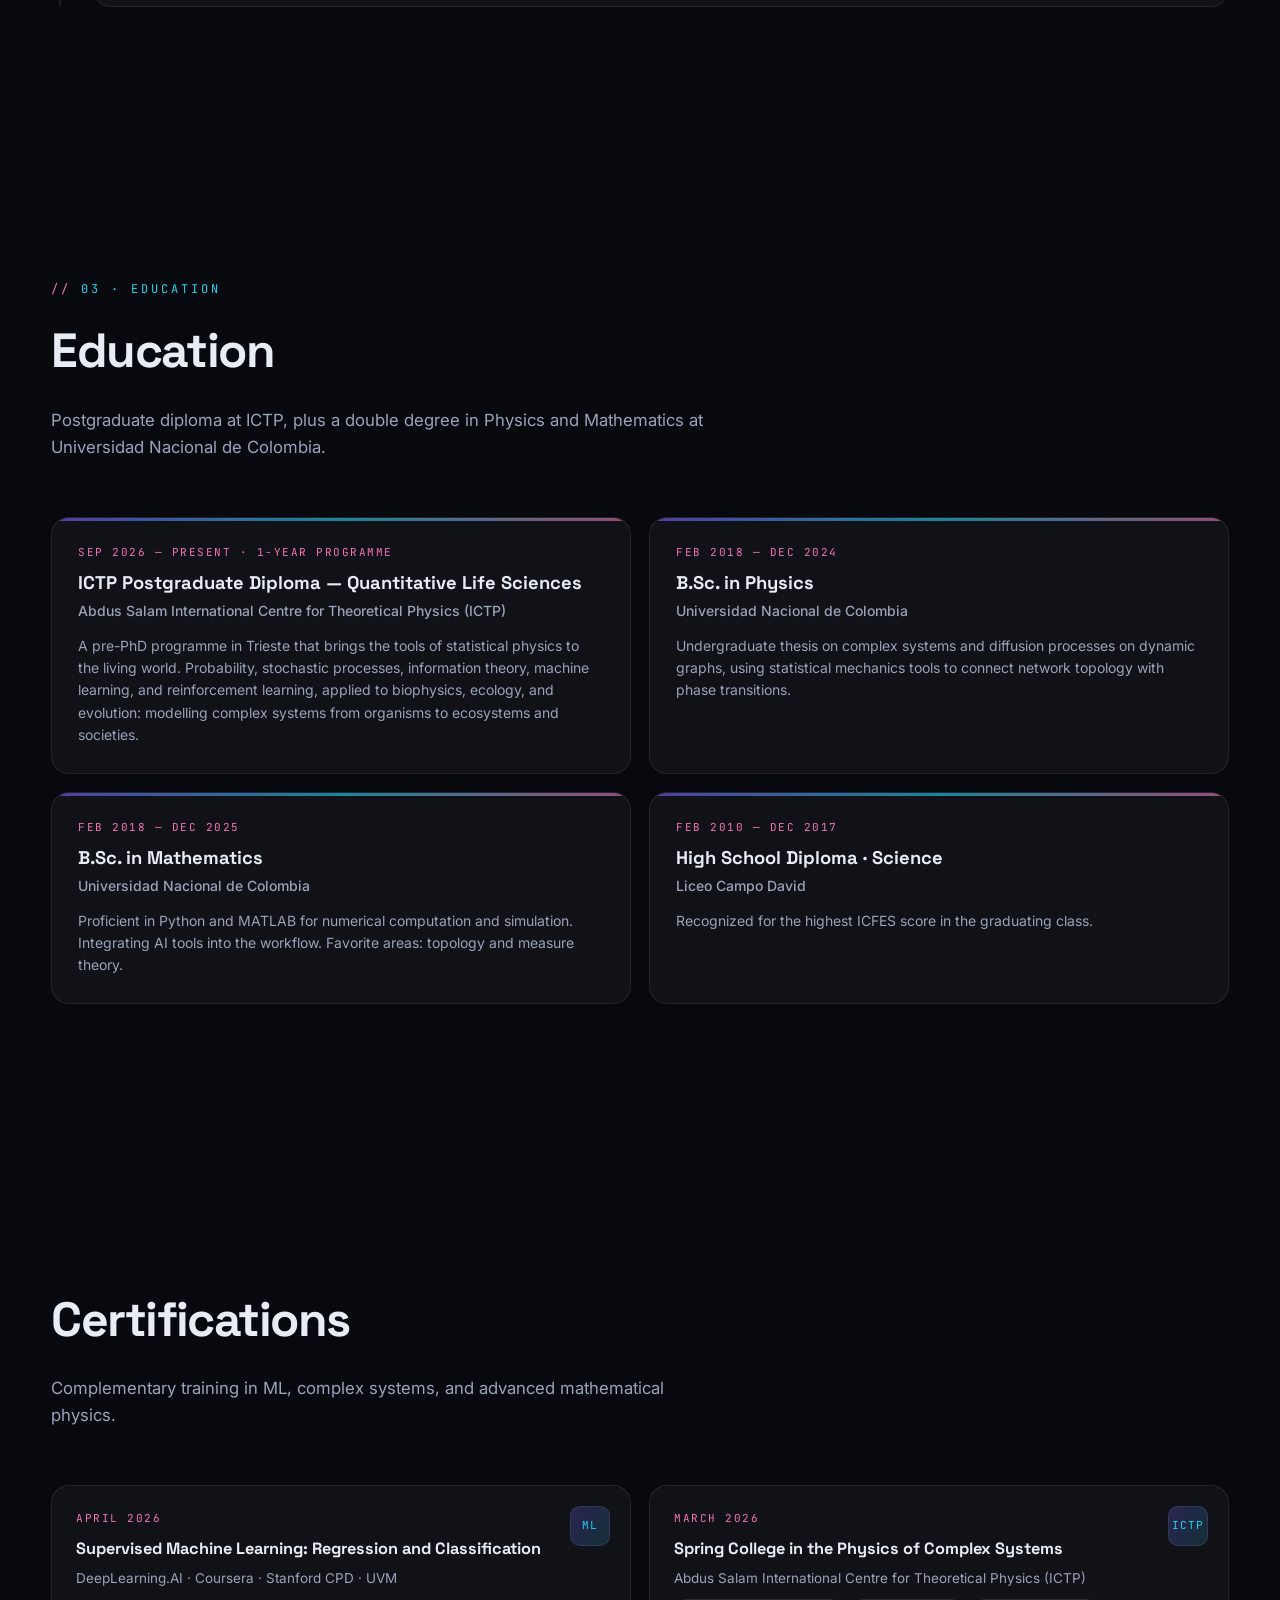
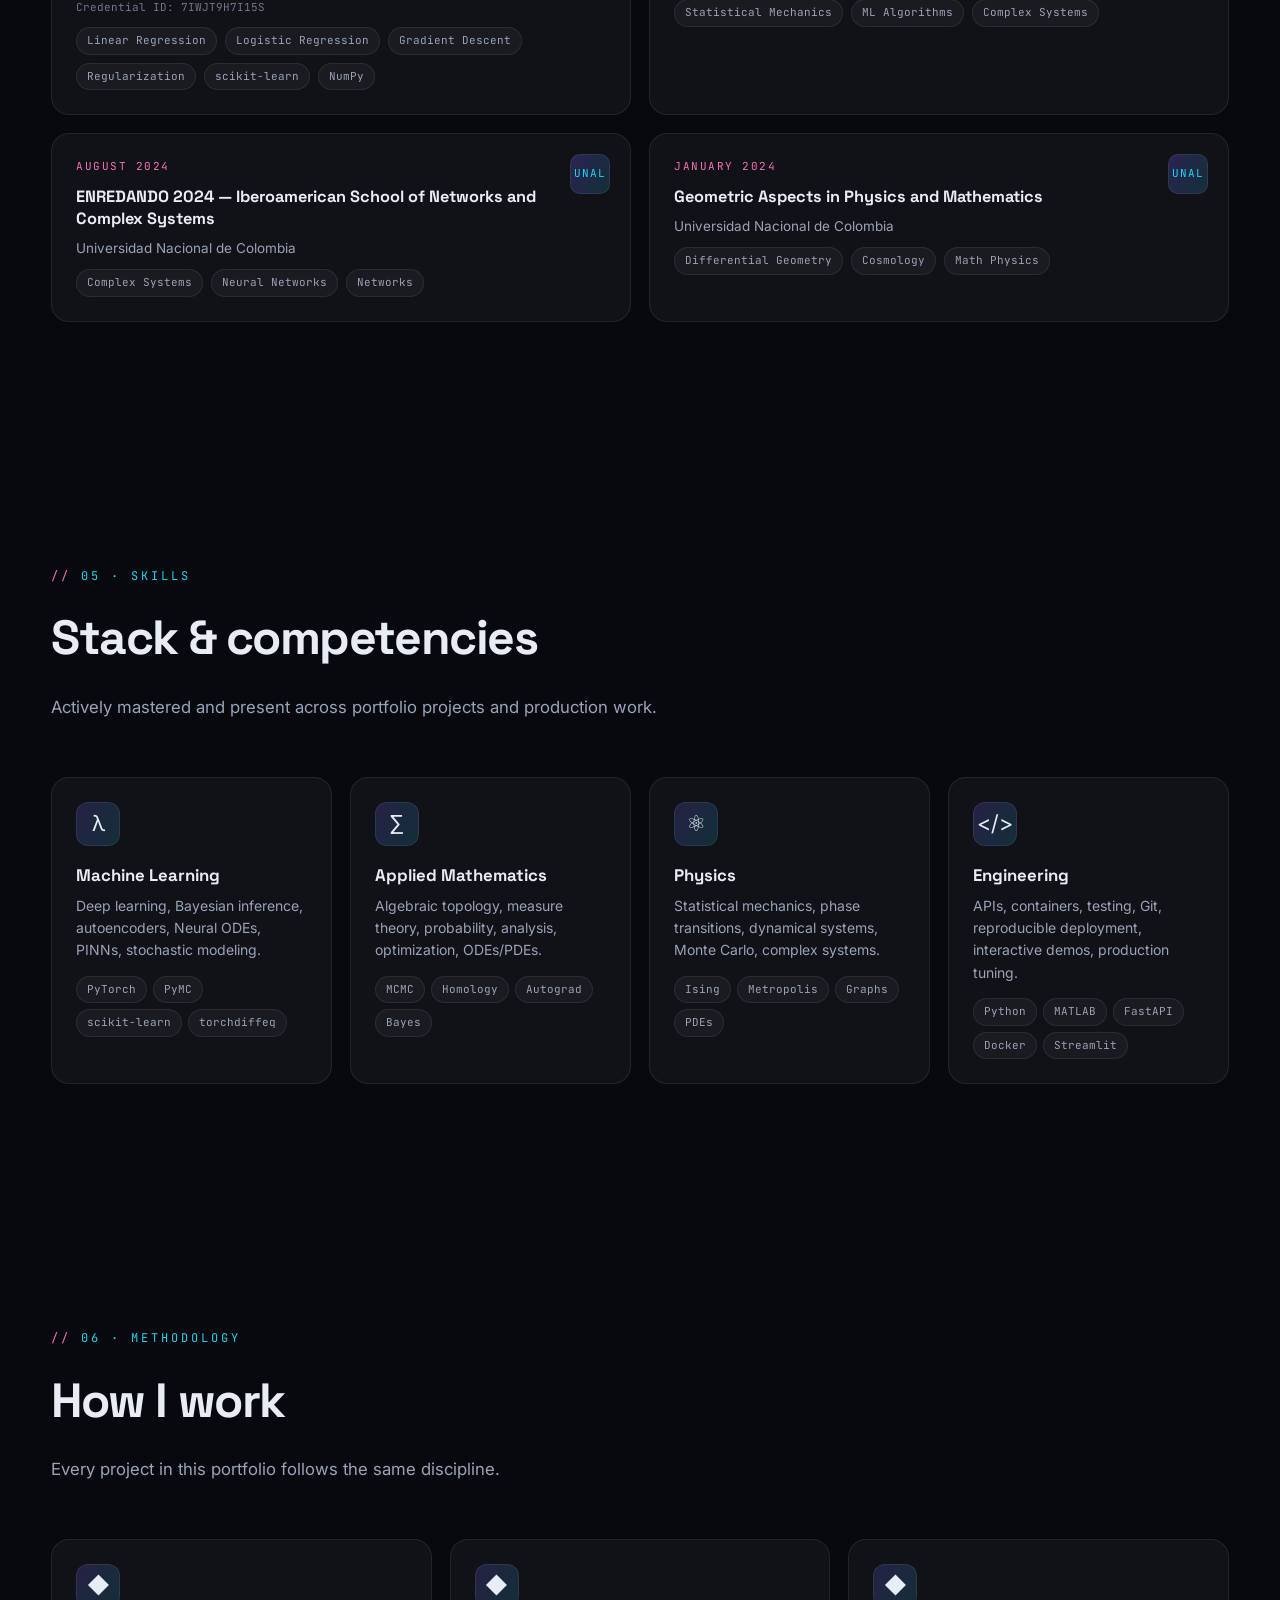
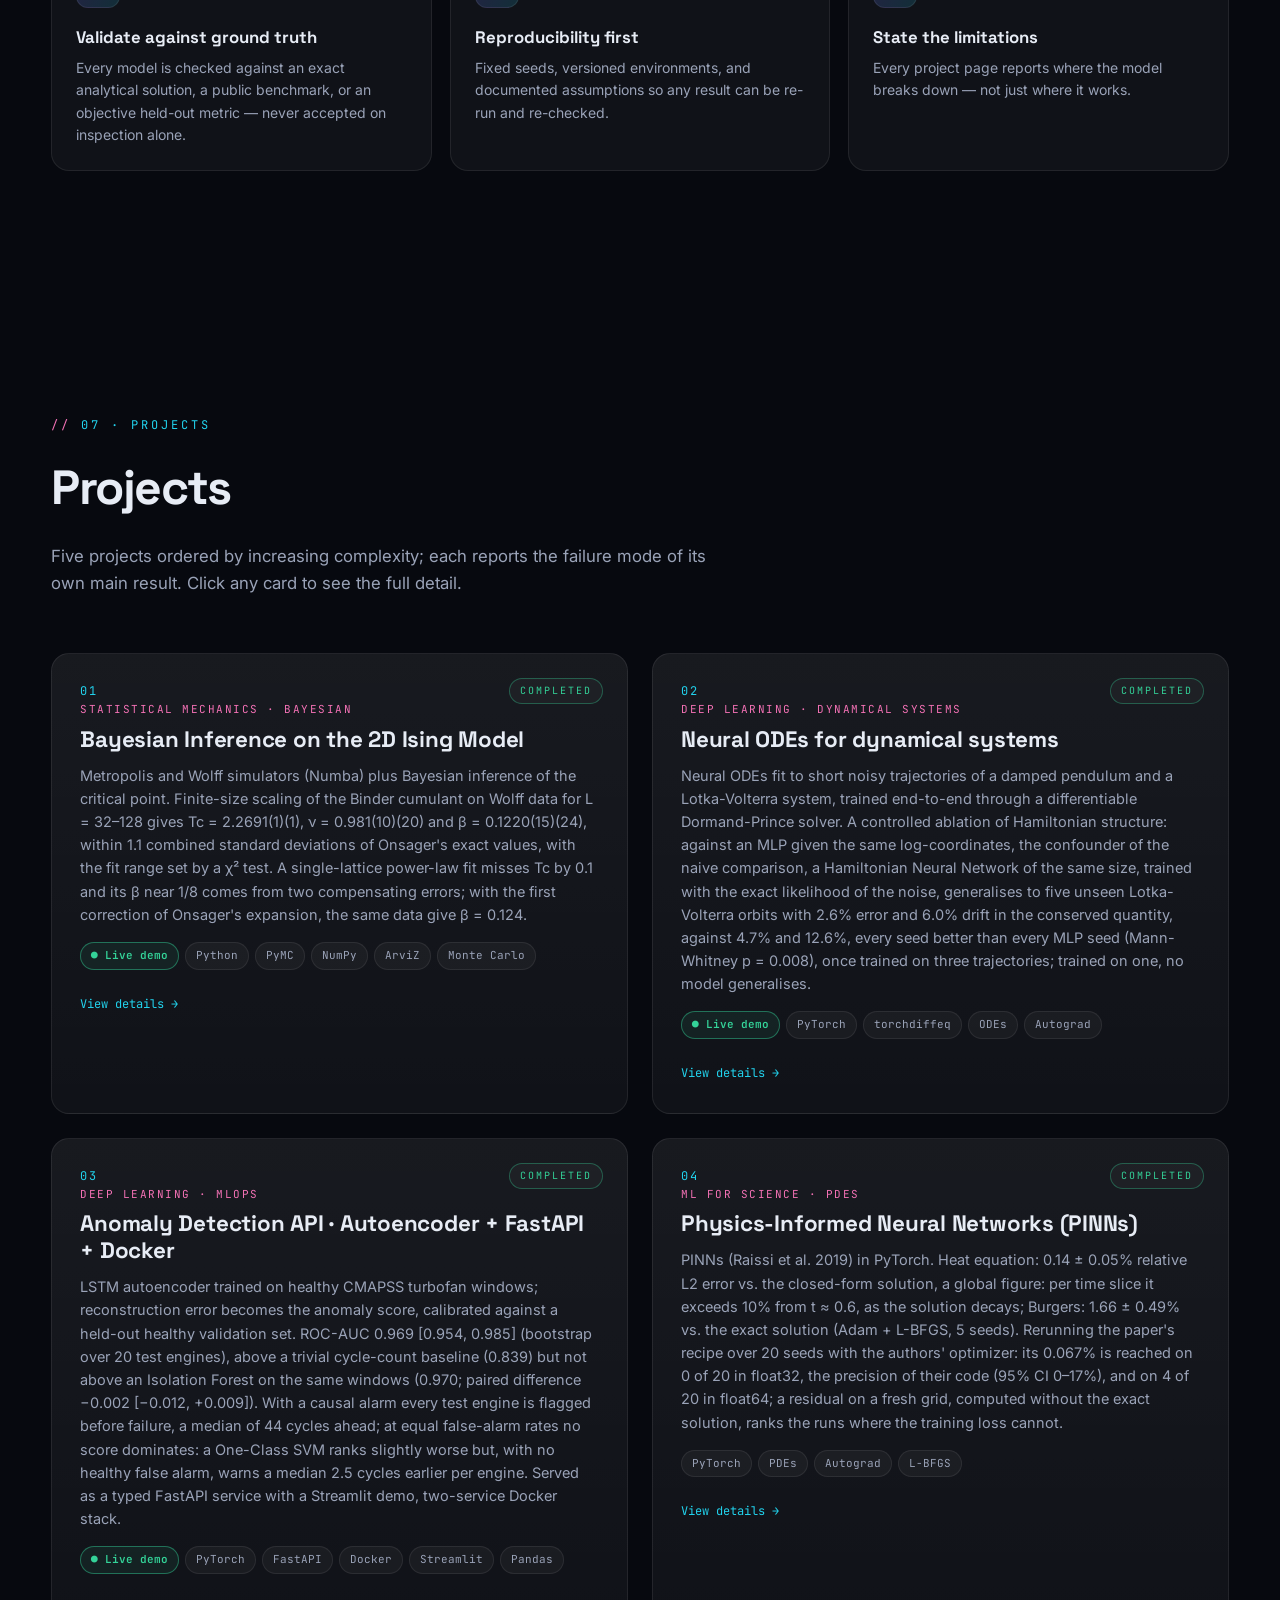
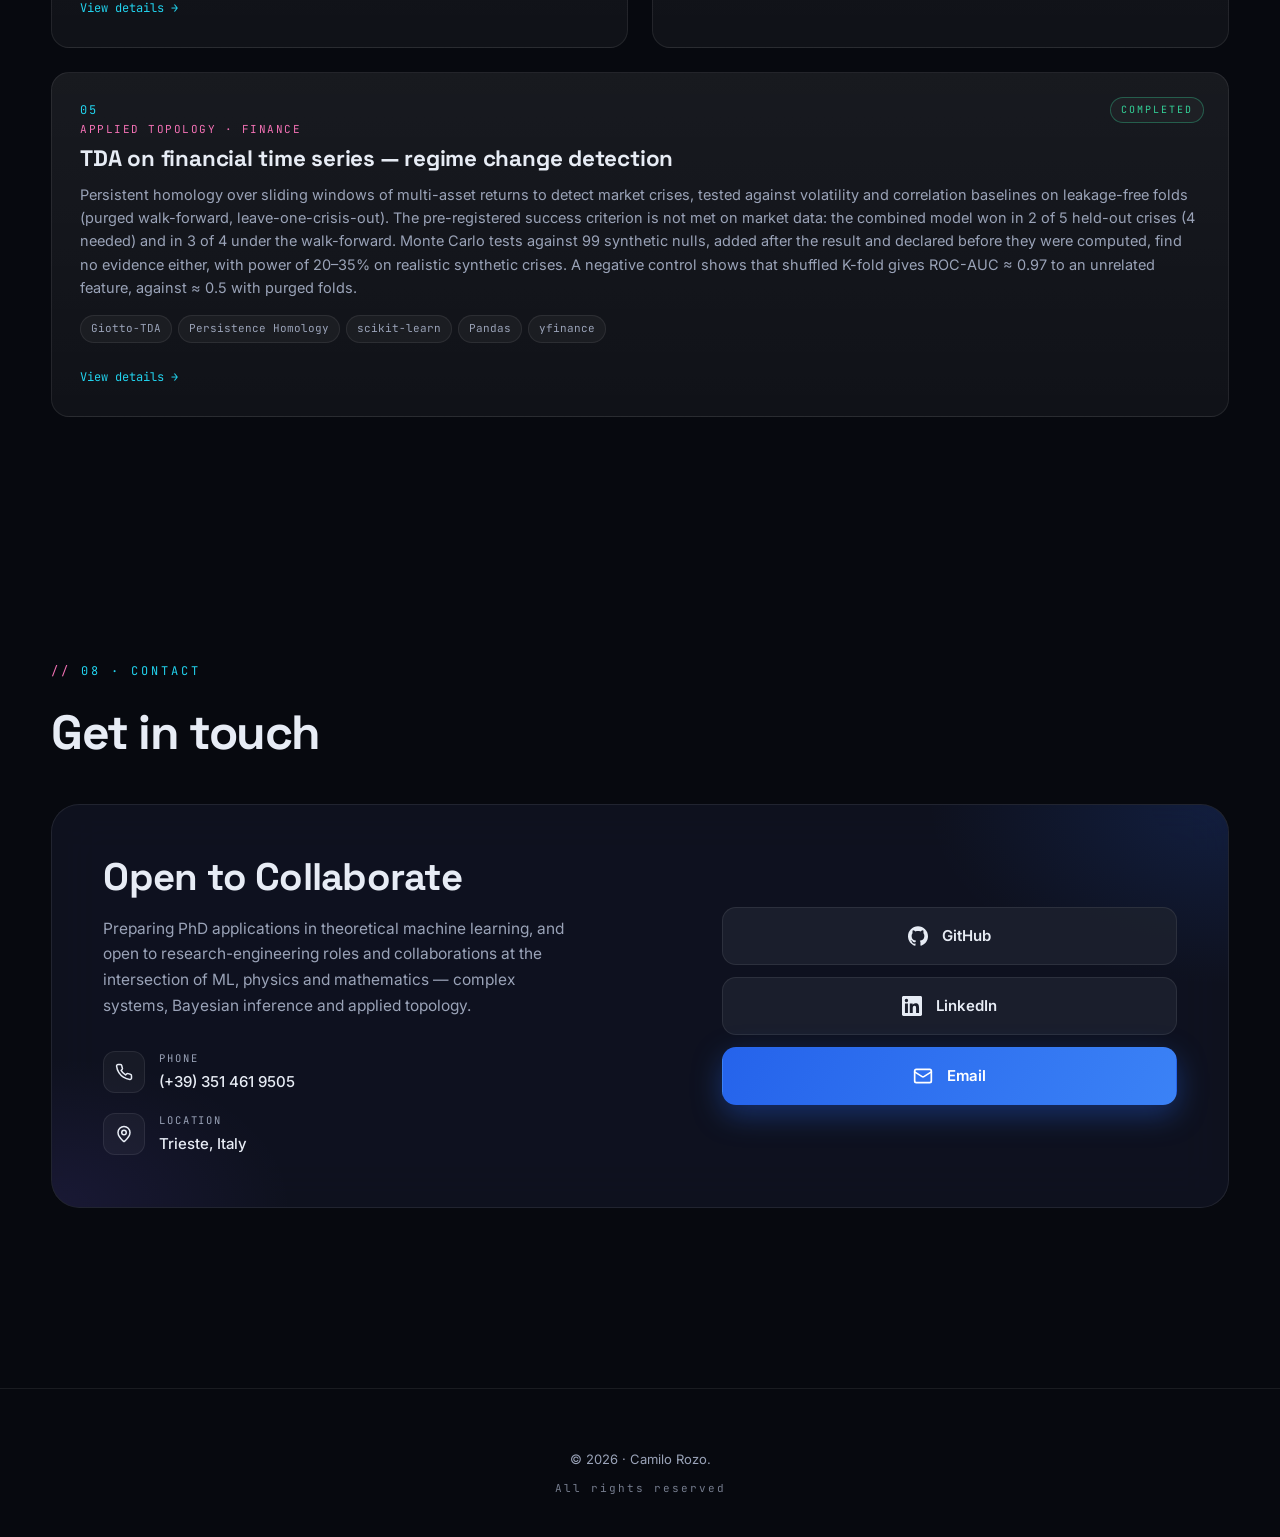
==== commit d25578bd: "P5 completed: the first result and the tests added after it. Index card and page badge "Completed"; " ====
--- a/index.html
+++ b/index.html
@@ -363,11 +363,11 @@
       </a>
 
       <a class="project reveal" href="projects/05-tda-finance.html" style="grid-column: 1 / -1;">
-        <span class="status in-progress">In progress</span>
+        <span class="status done">Completed</span>
         <div class="num">05</div>
         <div class="domain">Applied topology · Finance</div>
         <h3>TDA on financial time series — regime change detection</h3>
-        <p>Persistent homology over sliding windows of multi-asset returns to detect market crises, tested against volatility and correlation baselines on leakage-free folds (purged walk-forward, leave-one-crisis-out). Evaluation pre-registered before any result; a negative control shows that shuffled K-fold gives ROC-AUC ≈ 0.97 to an unrelated feature, against ≈ 0.5 with purged folds. Results pending.</p>
+        <p>Persistent homology over sliding windows of multi-asset returns to detect market crises, tested against volatility and correlation baselines on leakage-free folds (purged walk-forward, leave-one-crisis-out). The pre-registered success criterion is not met on market data: the combined model won in 2 of 5 held-out crises (4 needed) and in 3 of 4 under the walk-forward. Monte Carlo tests against 99 synthetic nulls, added after the result and declared before they were computed, find no evidence either, with power of 20–35% on realistic synthetic crises. A negative control shows that shuffled K-fold gives ROC-AUC ≈ 0.97 to an unrelated feature, against ≈ 0.5 with purged folds.</p>
         <div class="project-tags">
           <span class="tag">Giotto-TDA</span><span class="tag">Persistence Homology</span><span class="tag">scikit-learn</span><span class="tag">Pandas</span><span class="tag">yfinance</span>
         </div>
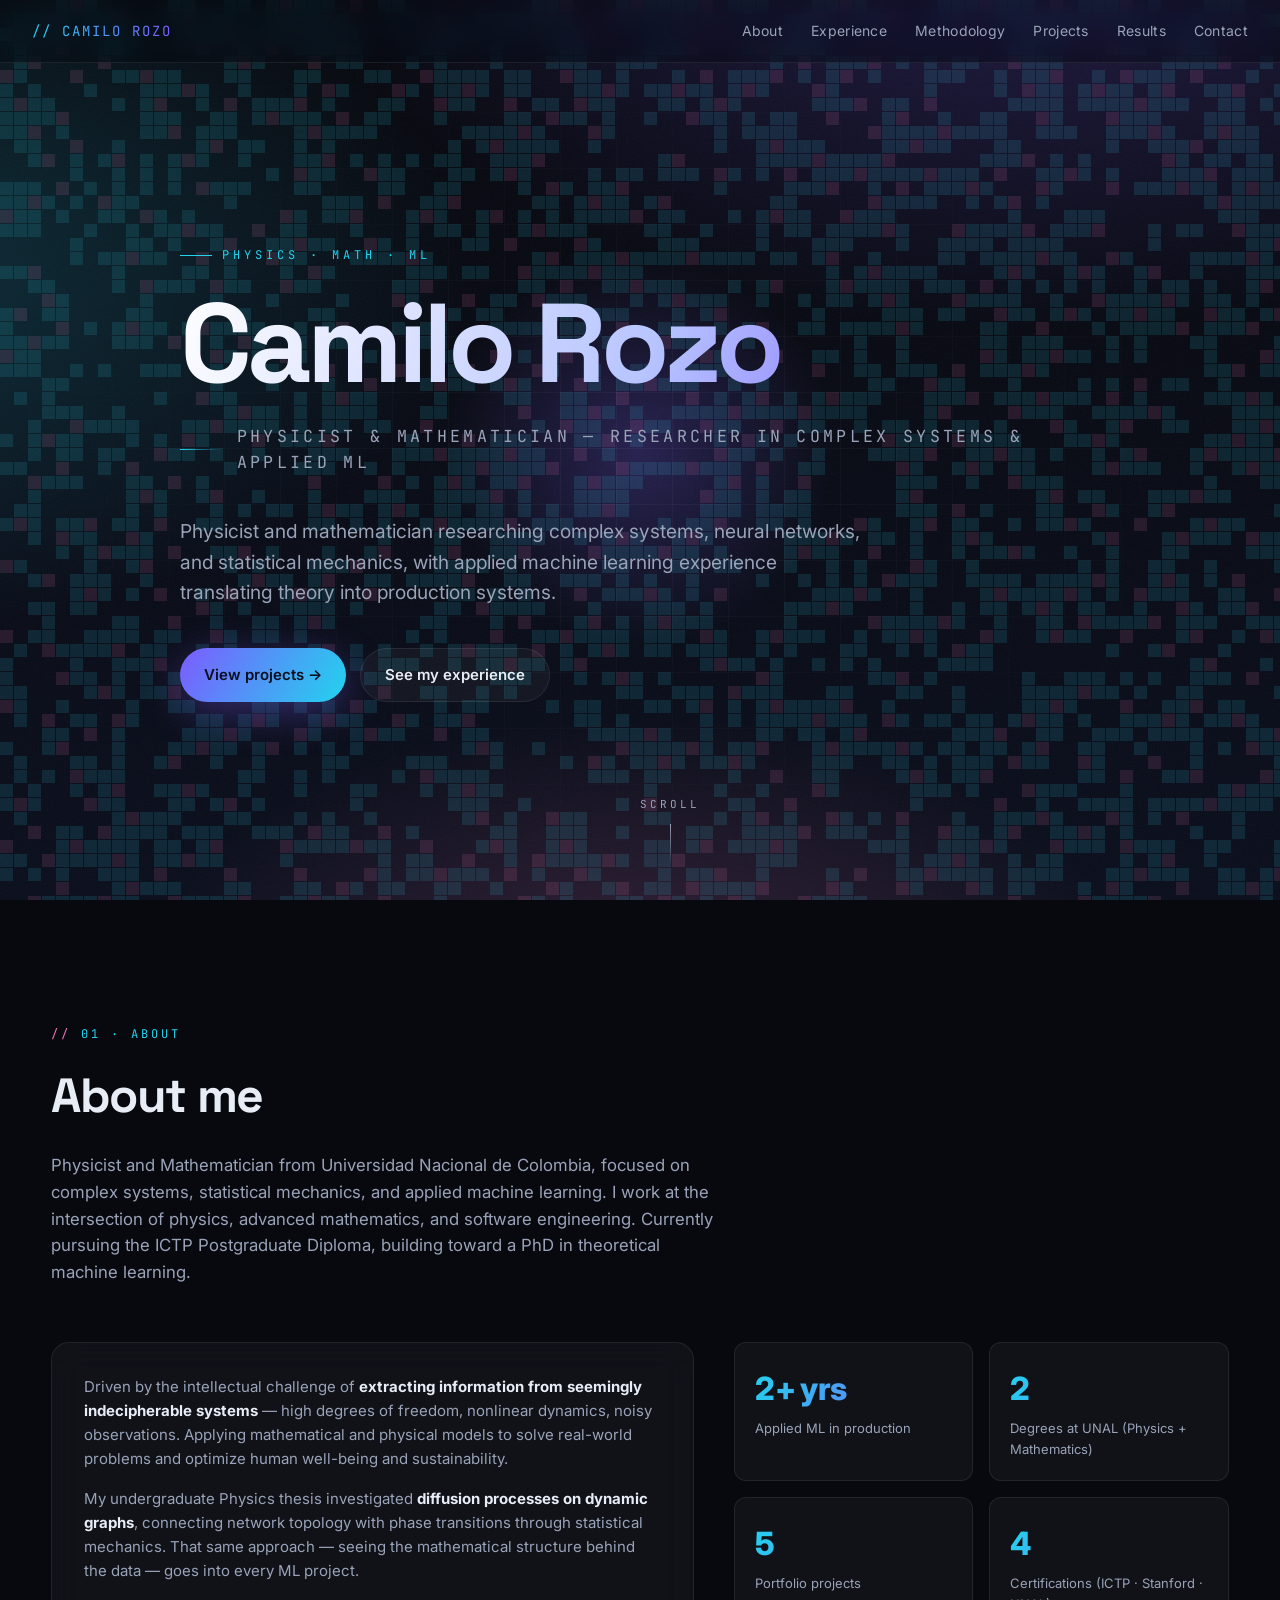
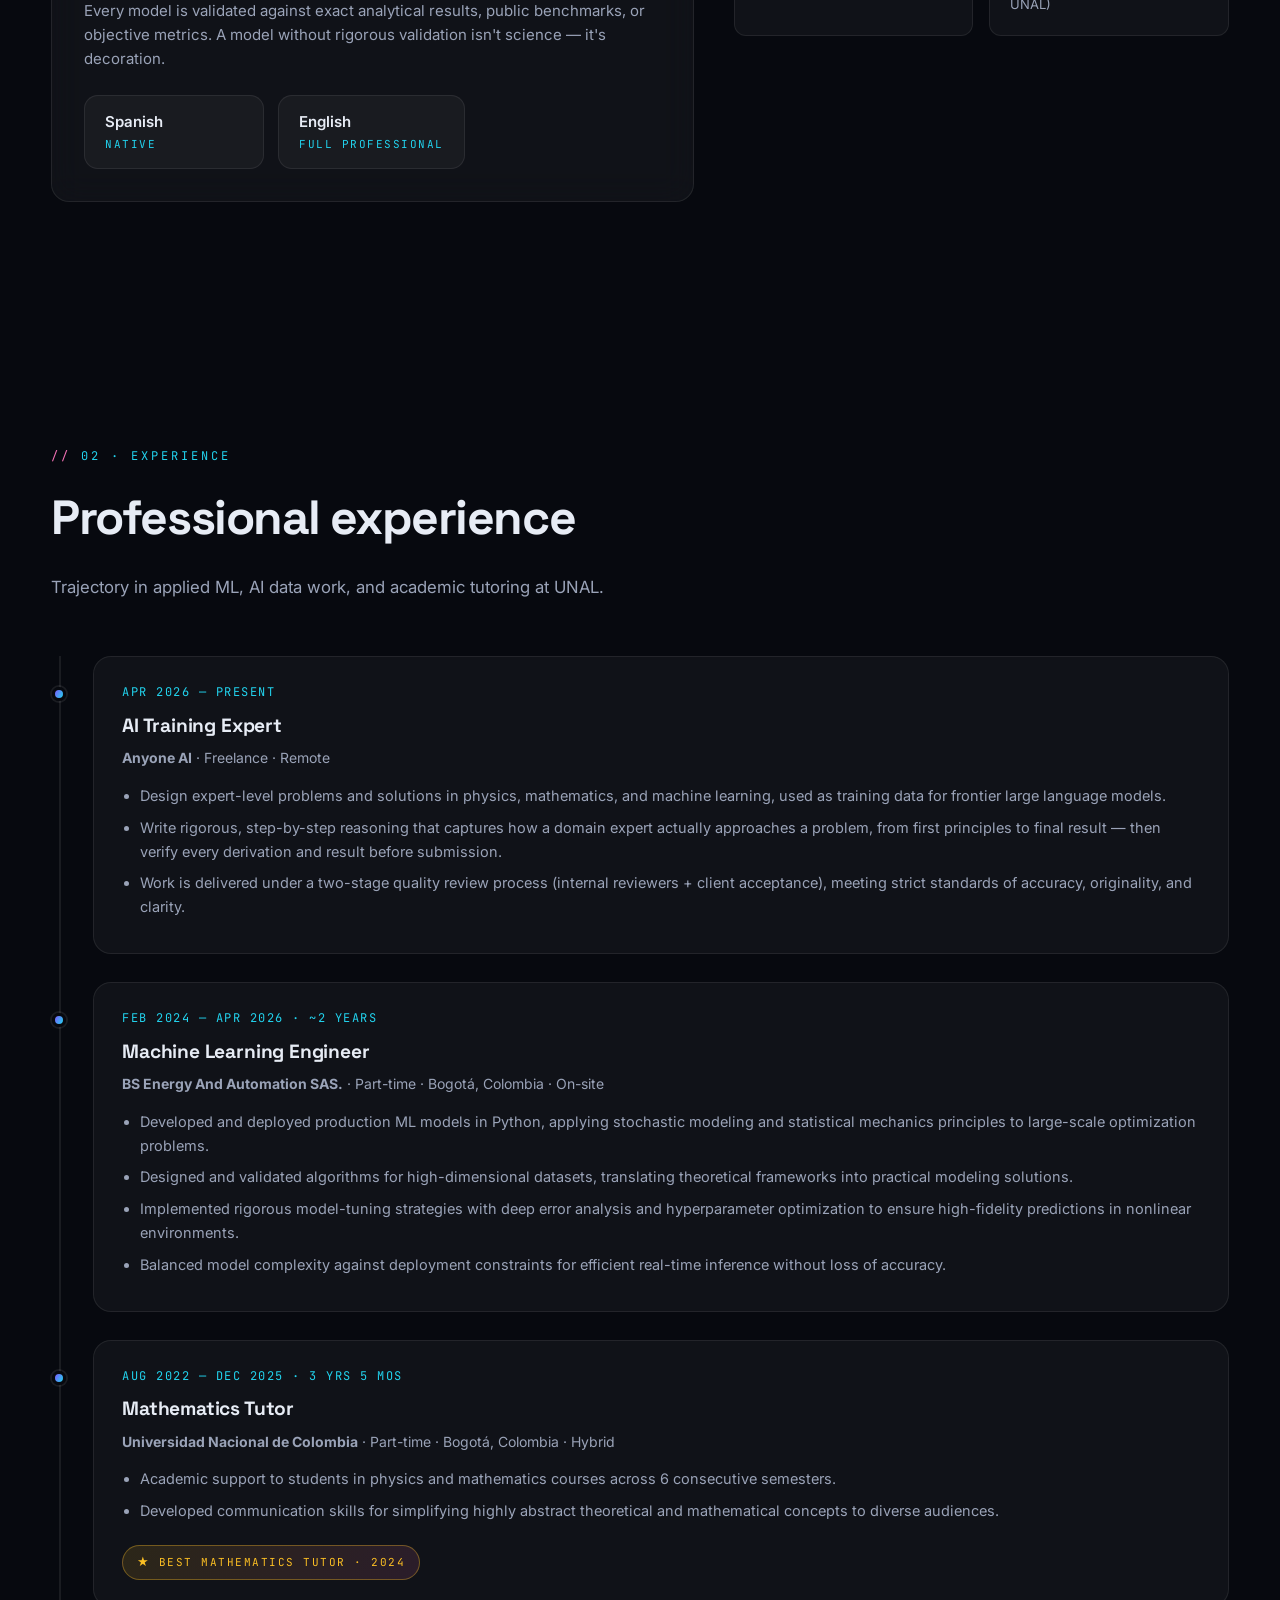
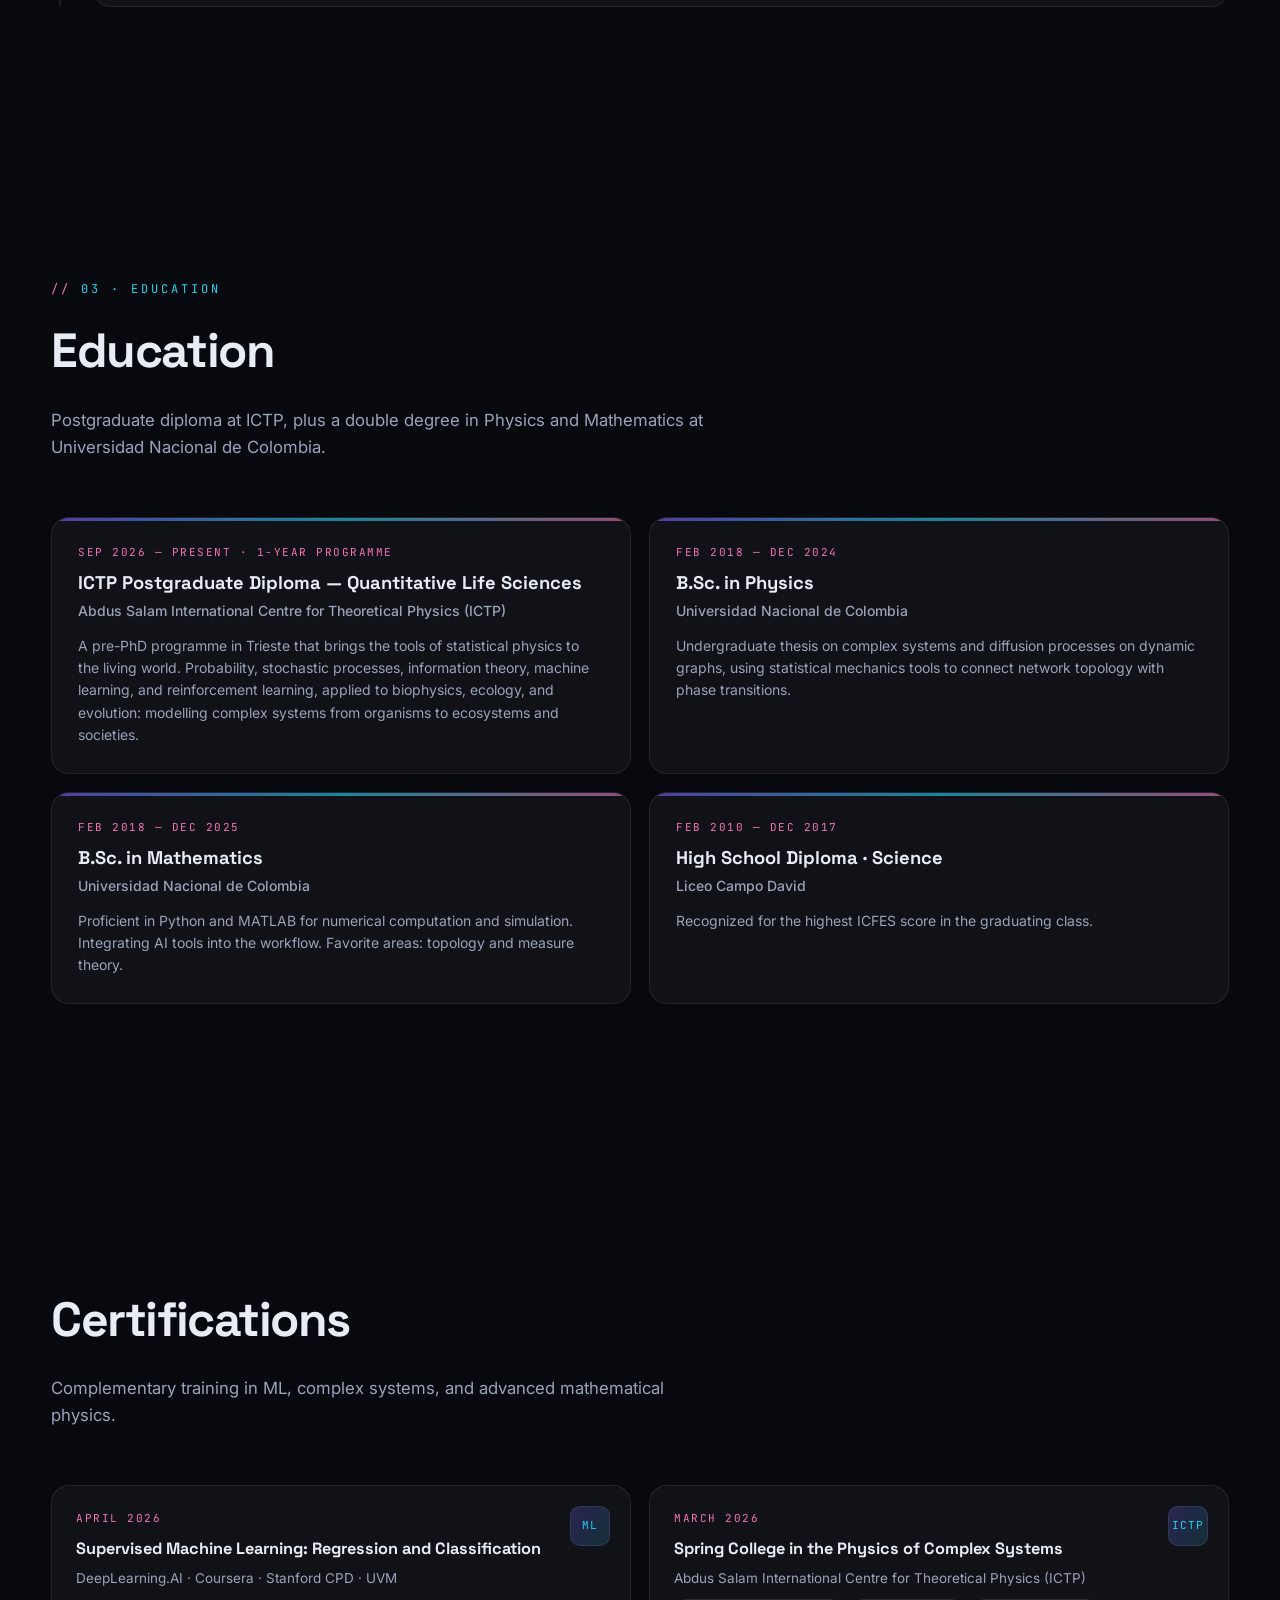
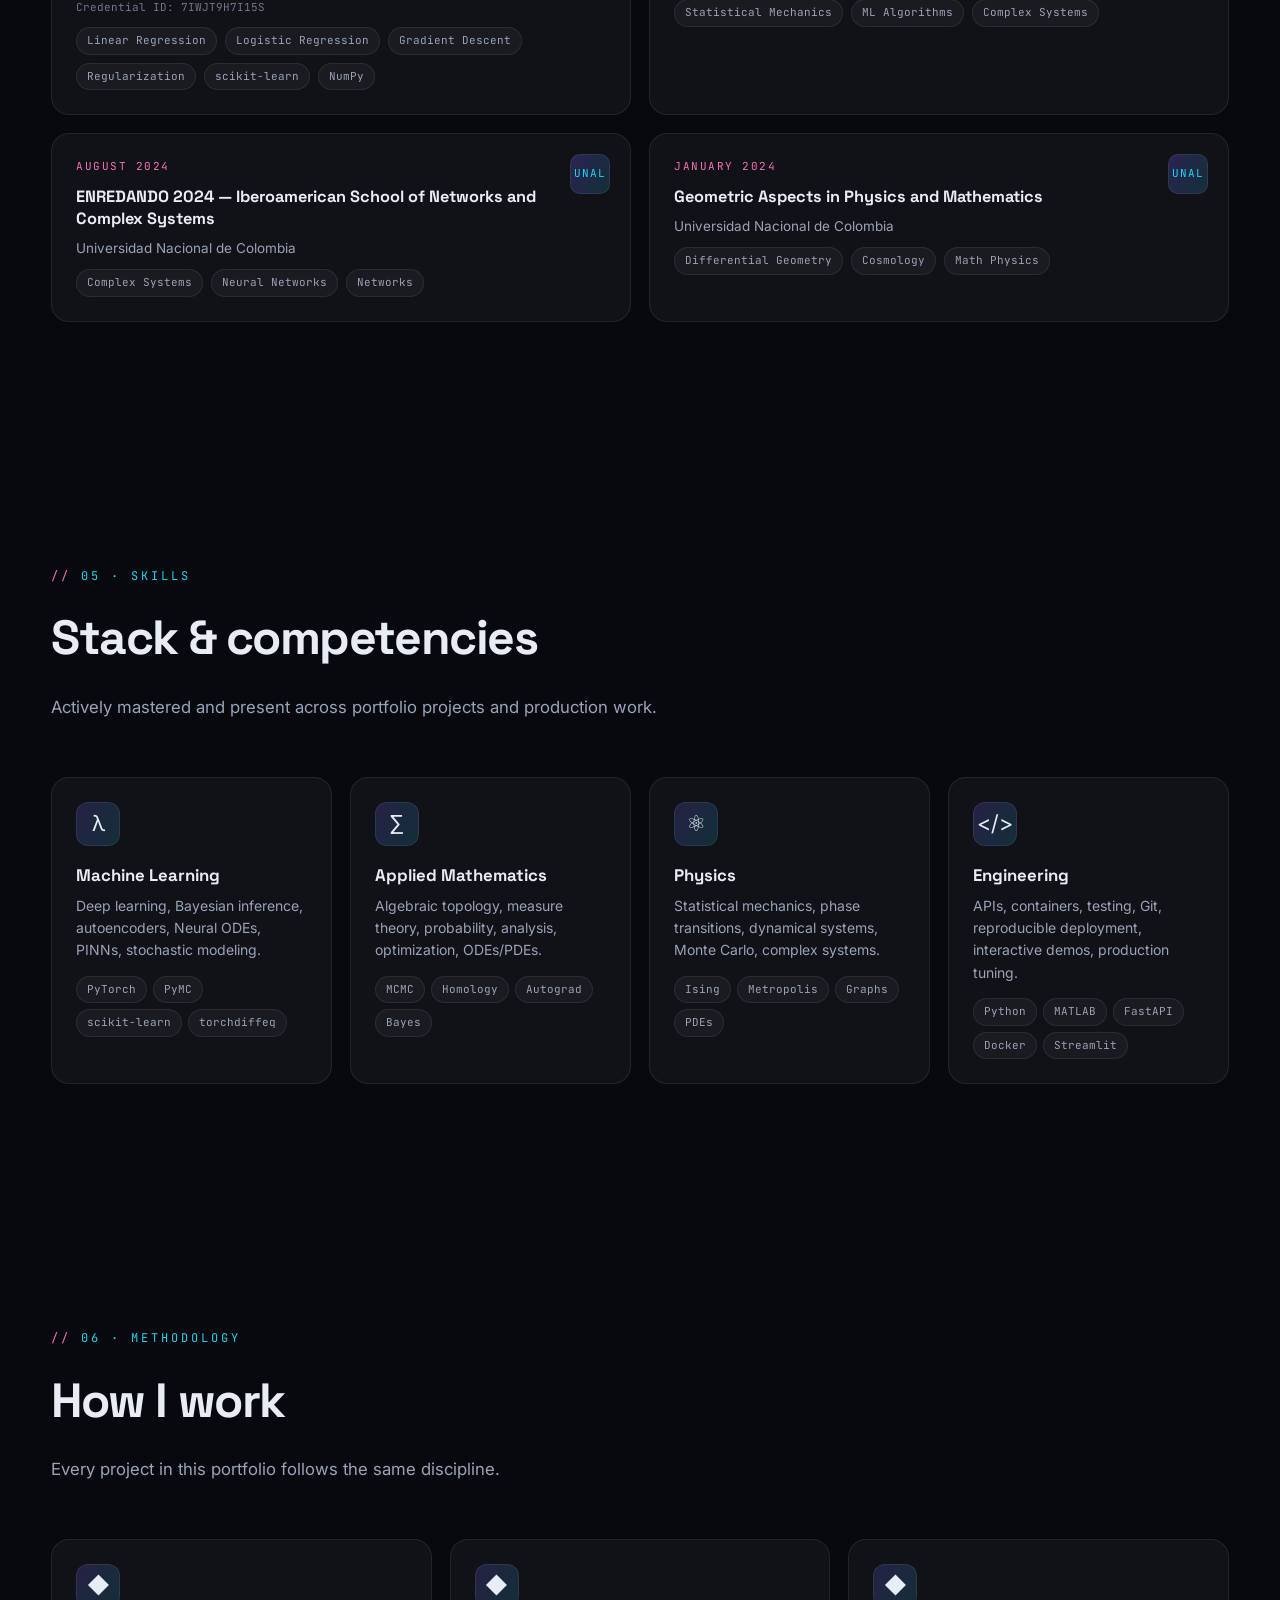
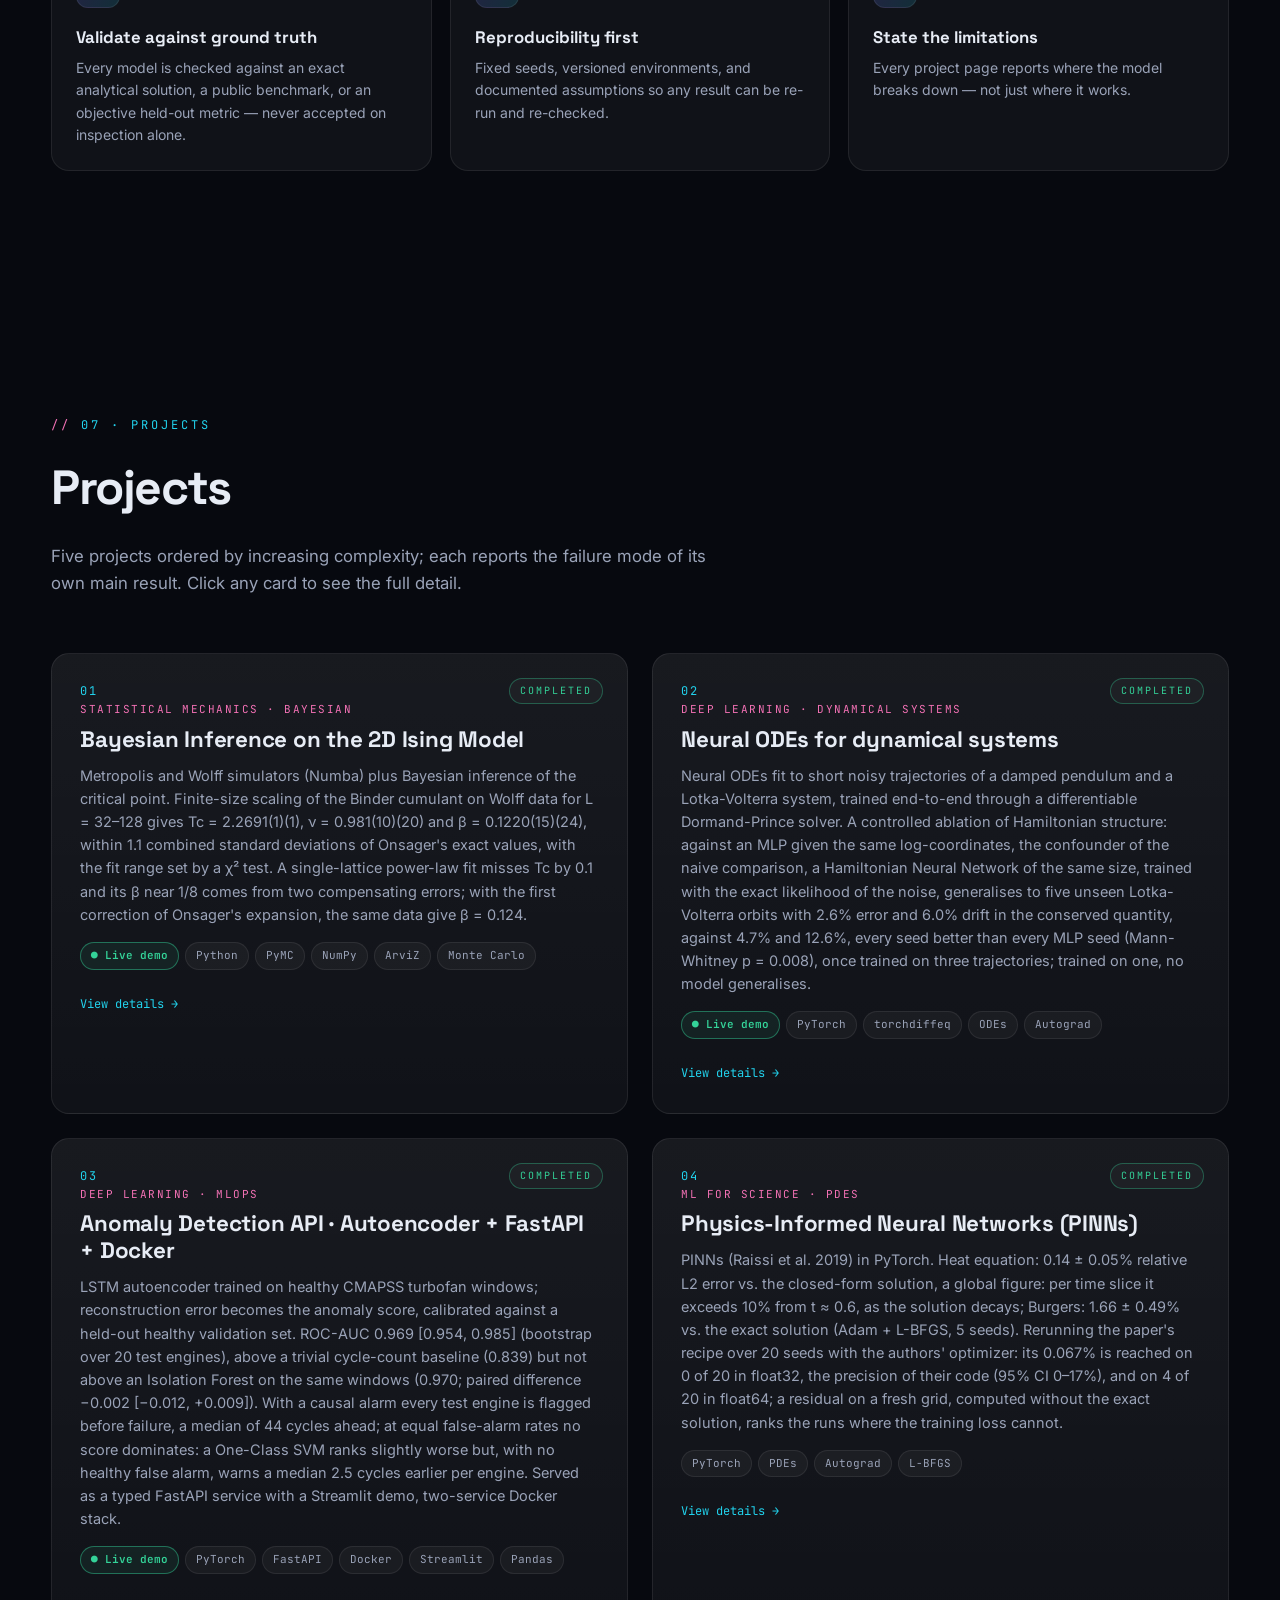
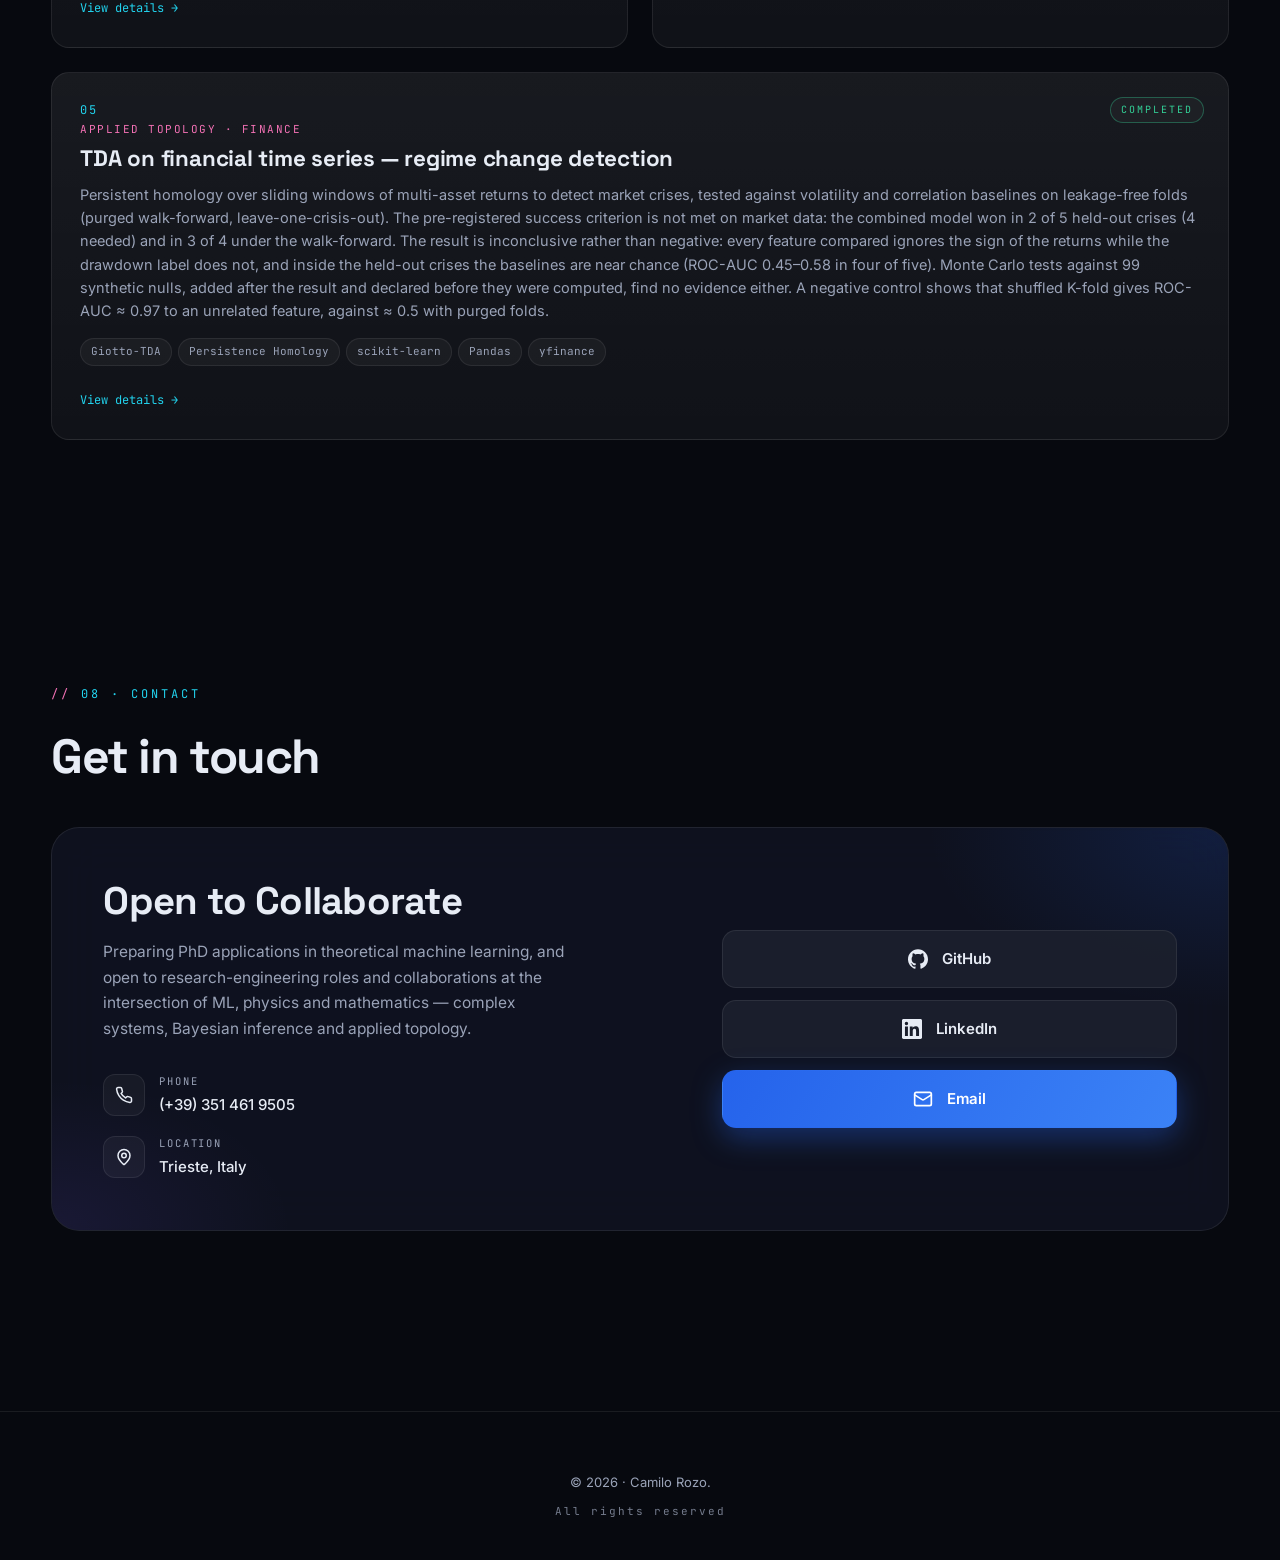
==== commit 1385e5fc: "External review of 2026-11-20. P5: the result is inconclusive rather than negative. Index card: ever" ====
--- a/index.html
+++ b/index.html
@@ -367,7 +367,7 @@
         <div class="num">05</div>
         <div class="domain">Applied topology · Finance</div>
         <h3>TDA on financial time series — regime change detection</h3>
-        <p>Persistent homology over sliding windows of multi-asset returns to detect market crises, tested against volatility and correlation baselines on leakage-free folds (purged walk-forward, leave-one-crisis-out). The pre-registered success criterion is not met on market data: the combined model won in 2 of 5 held-out crises (4 needed) and in 3 of 4 under the walk-forward. Monte Carlo tests against 99 synthetic nulls, added after the result and declared before they were computed, find no evidence either, with power of 20–35% on realistic synthetic crises. A negative control shows that shuffled K-fold gives ROC-AUC ≈ 0.97 to an unrelated feature, against ≈ 0.5 with purged folds.</p>
+        <p>Persistent homology over sliding windows of multi-asset returns to detect market crises, tested against volatility and correlation baselines on leakage-free folds (purged walk-forward, leave-one-crisis-out). The pre-registered success criterion is not met on market data: the combined model won in 2 of 5 held-out crises (4 needed) and in 3 of 4 under the walk-forward. The result is inconclusive rather than negative: every feature compared ignores the sign of the returns while the drawdown label does not, and inside the held-out crises the baselines are near chance (ROC-AUC 0.45–0.58 in four of five). Monte Carlo tests against 99 synthetic nulls, added after the result and declared before they were computed, find no evidence either. A negative control shows that shuffled K-fold gives ROC-AUC ≈ 0.97 to an unrelated feature, against ≈ 0.5 with purged folds.</p>
         <div class="project-tags">
           <span class="tag">Giotto-TDA</span><span class="tag">Persistence Homology</span><span class="tag">scikit-learn</span><span class="tag">Pandas</span><span class="tag">yfinance</span>
         </div>
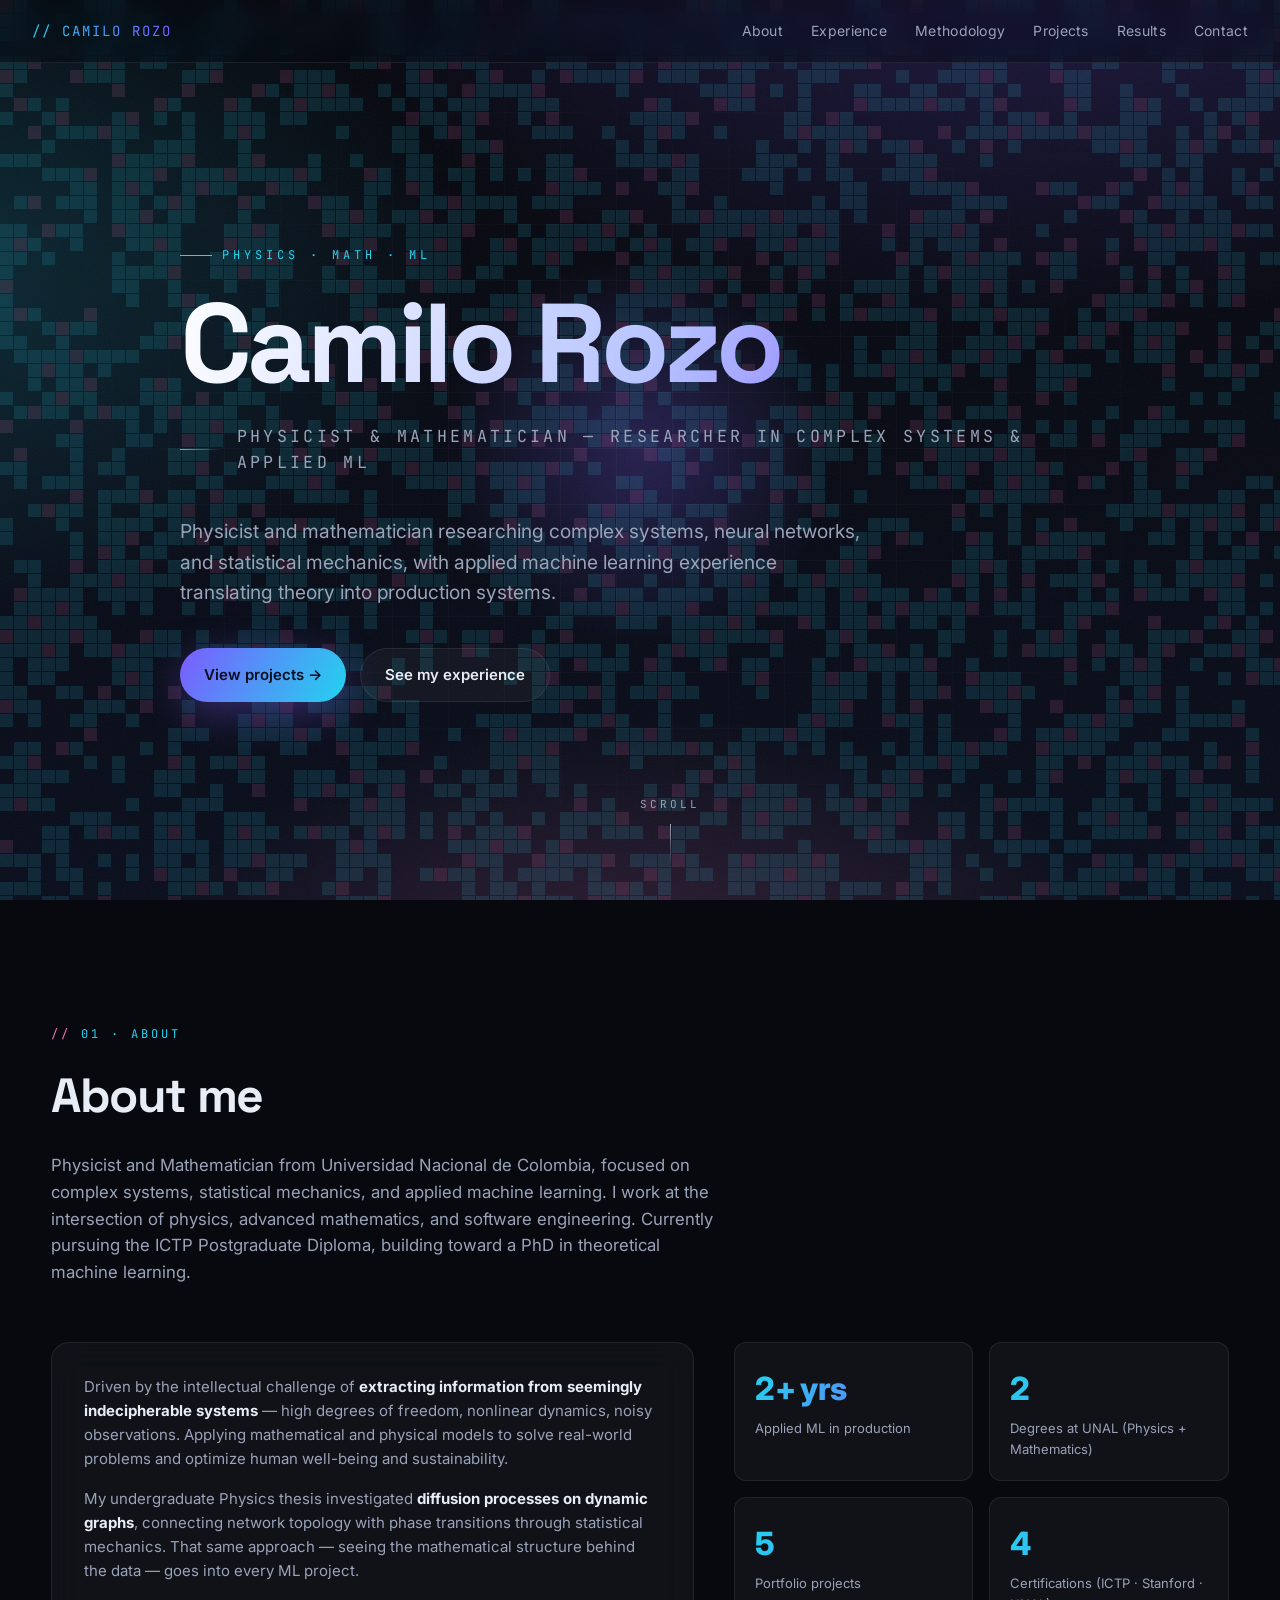
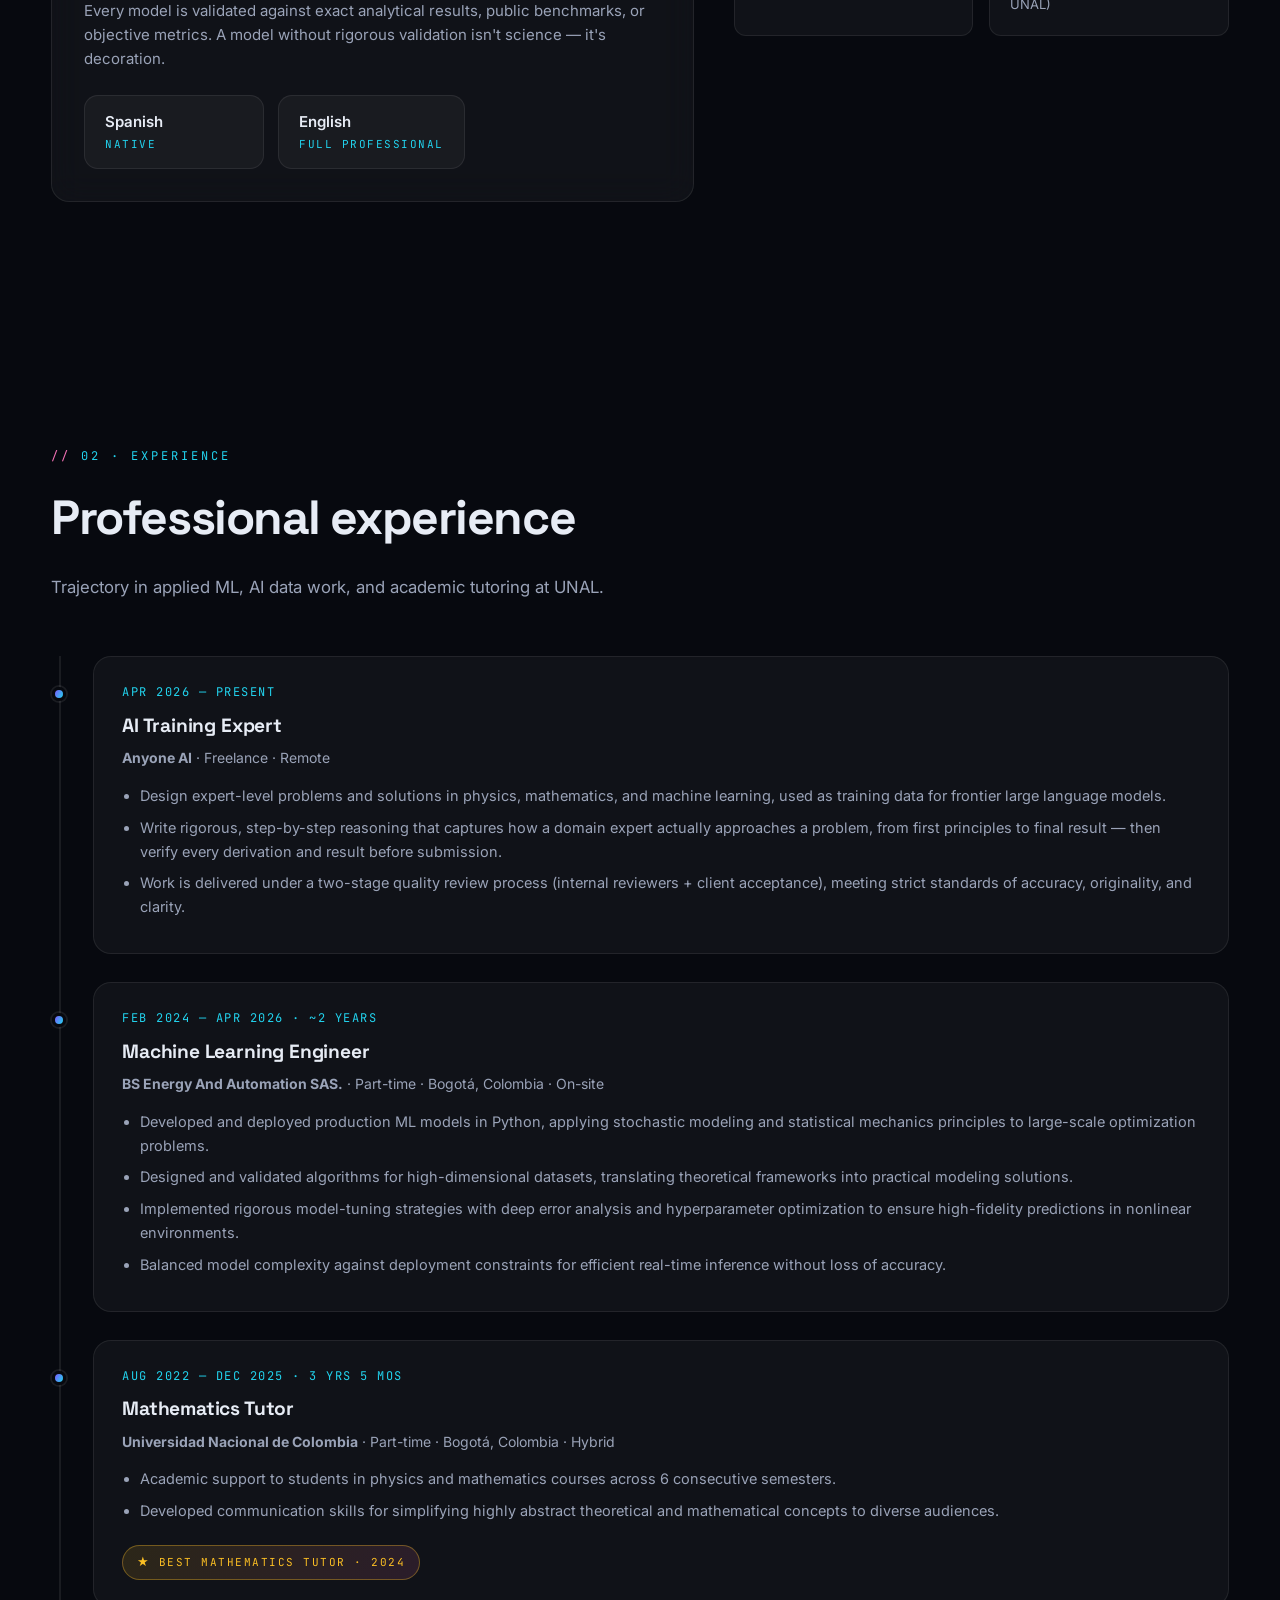
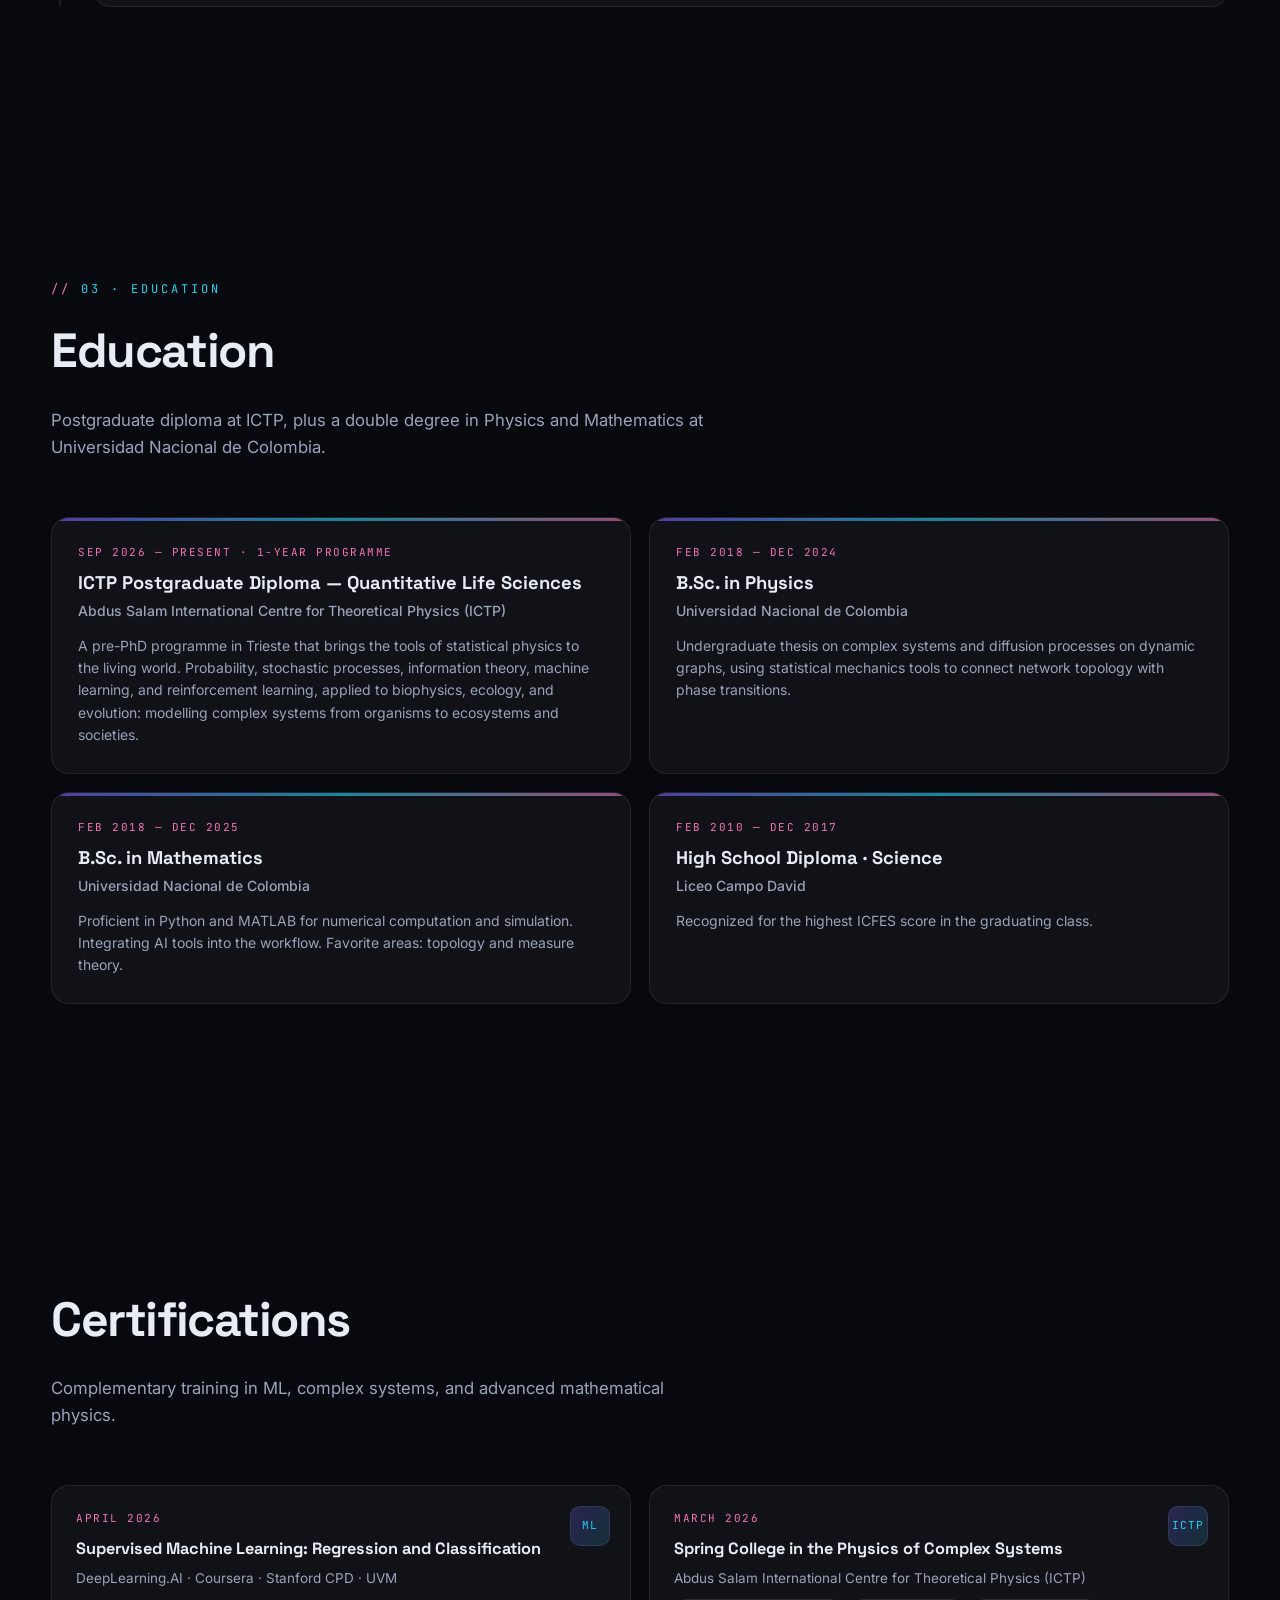
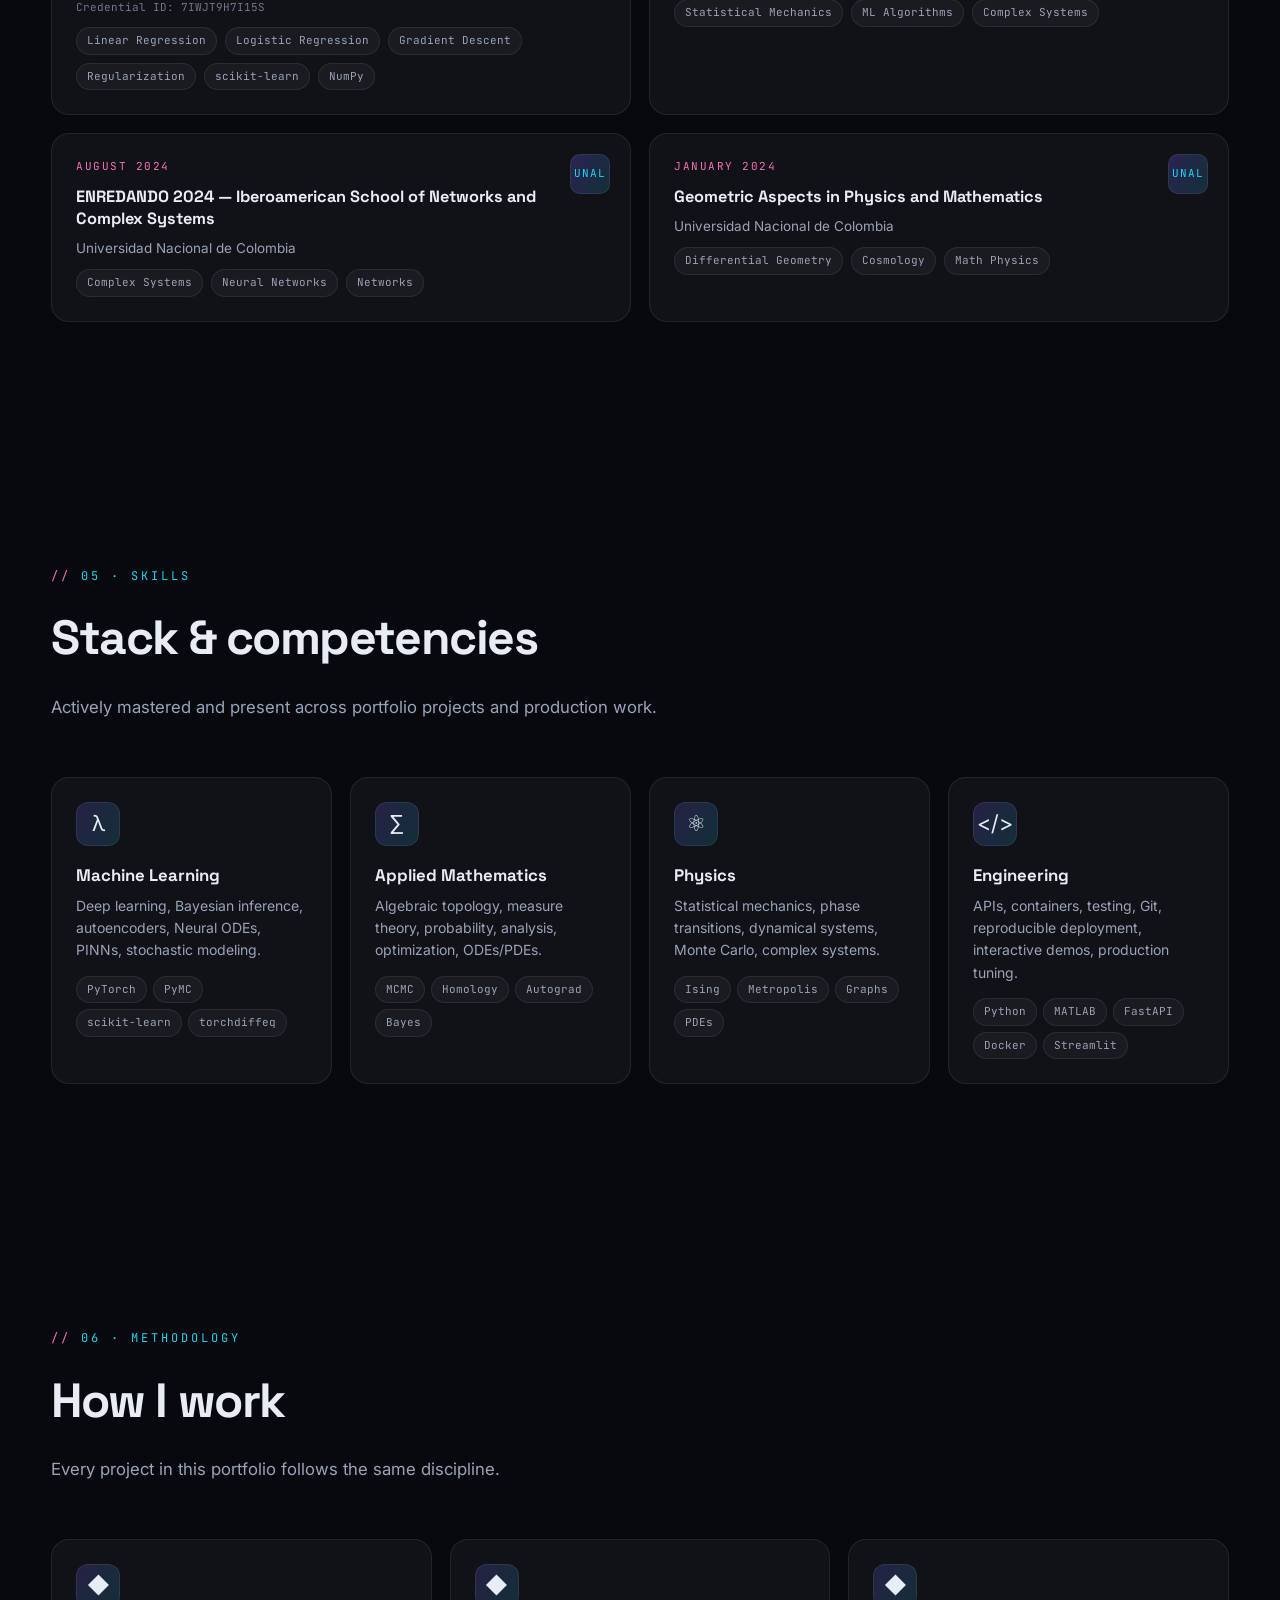
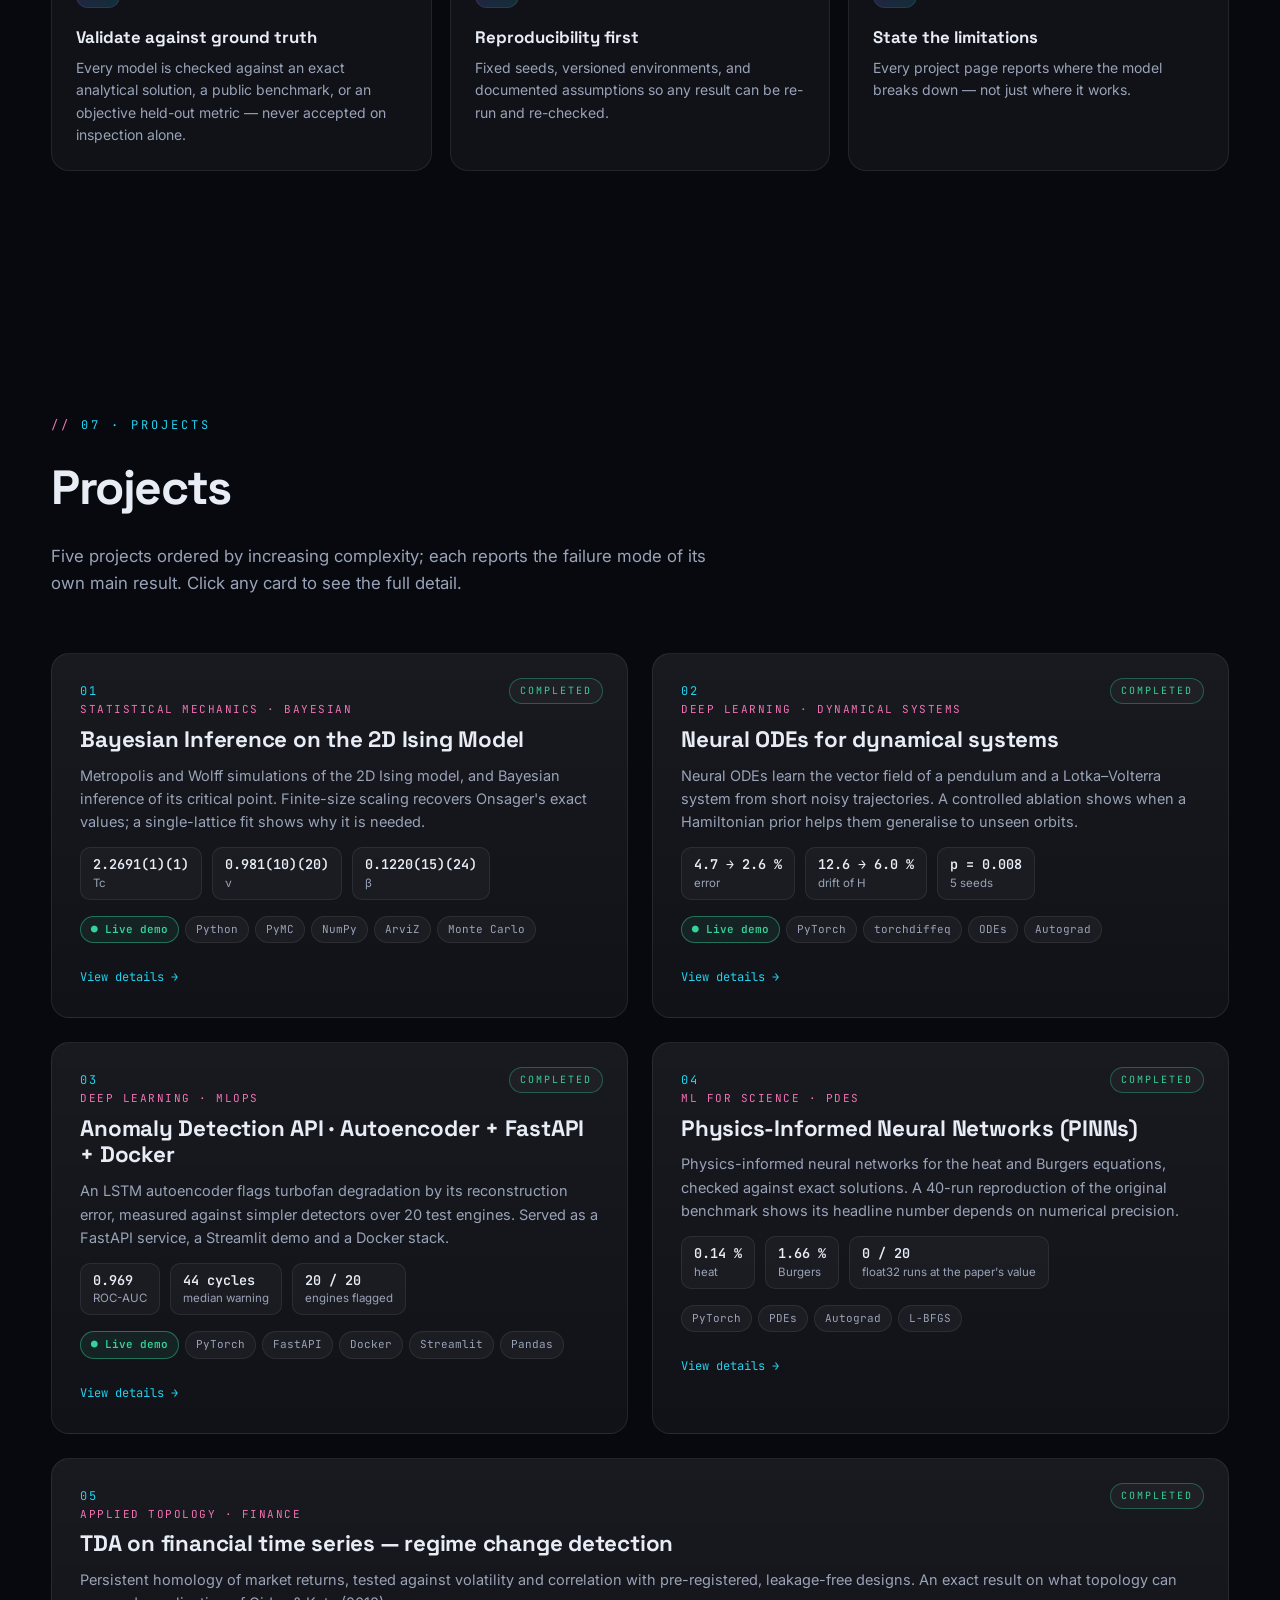
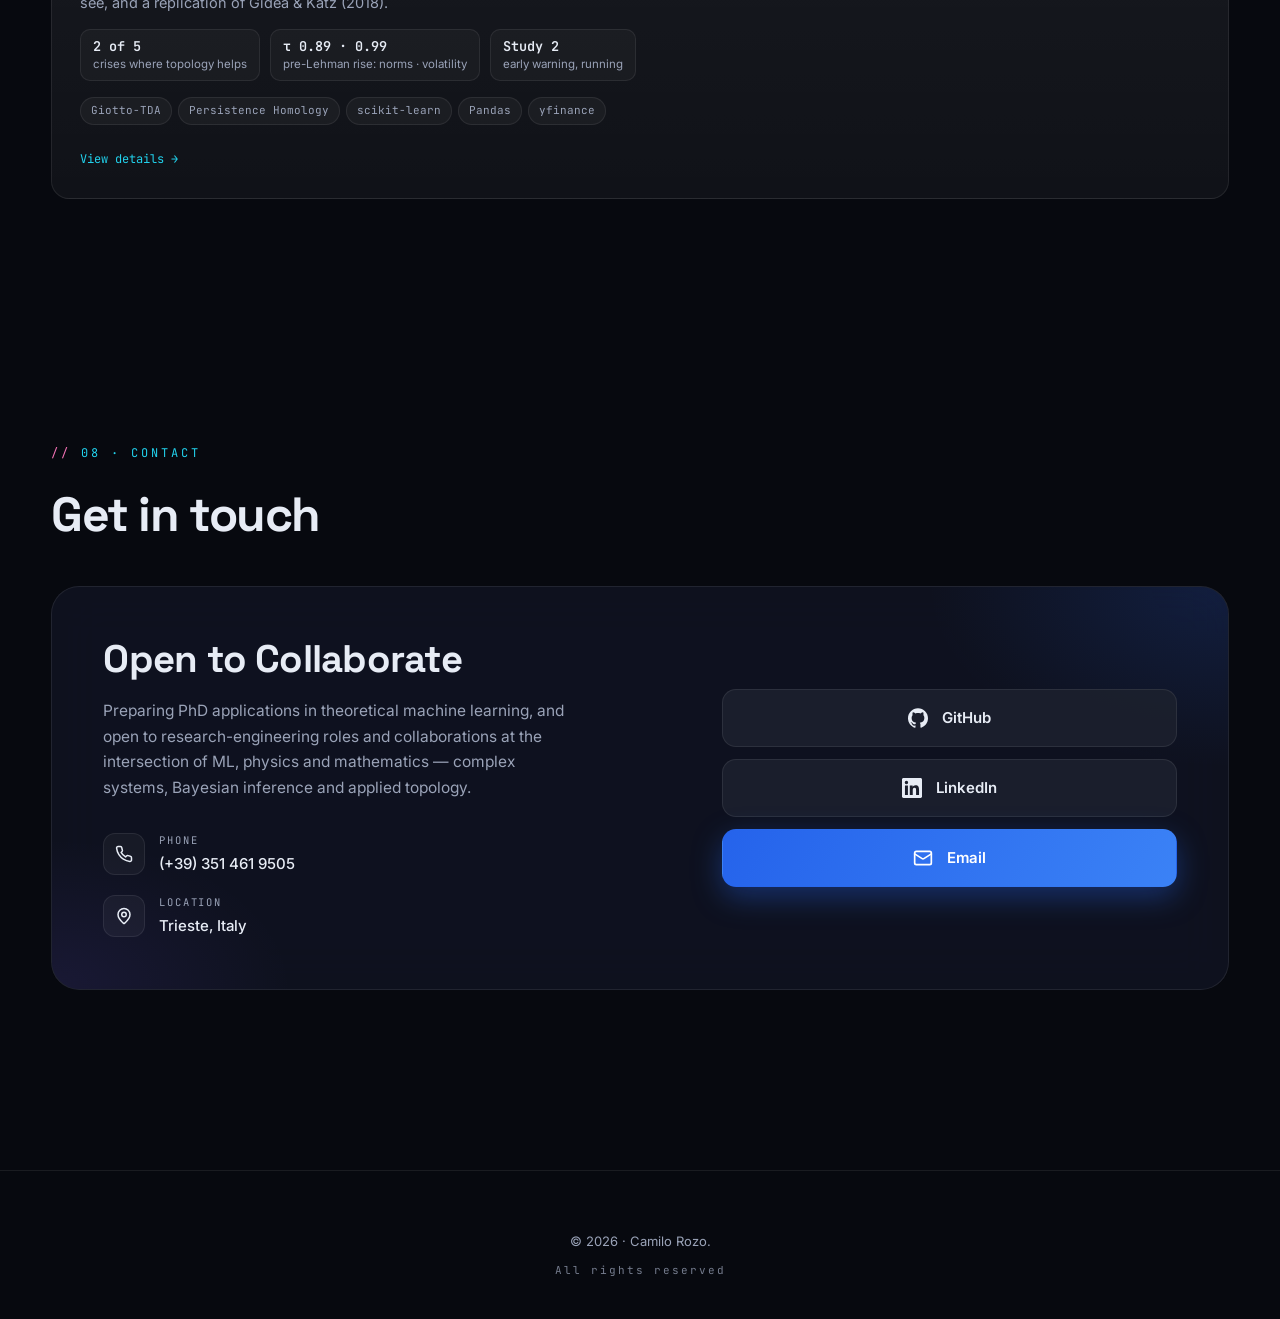
==== commit 01bbf770: "Shorter project pages: background, approach, key results with charts, limits, links to the full anal" ====
--- a/index.html
+++ b/index.html
@@ -319,7 +319,8 @@
         <div class="num">01</div>
         <div class="domain">Statistical mechanics · Bayesian</div>
         <h3>Bayesian Inference on the 2D Ising Model</h3>
-        <p>Metropolis and Wolff simulators (Numba) plus Bayesian inference of the critical point. Finite-size scaling of the Binder cumulant on Wolff data for L = 32–128 gives Tc = 2.2691(1)(1), ν = 0.981(10)(20) and β = 0.1220(15)(24), within 1.1 combined standard deviations of Onsager's exact values, with the fit range set by a χ² test. A single-lattice power-law fit misses Tc by 0.1 and its β near 1/8 comes from two compensating errors; with the first correction of Onsager's expansion, the same data give β = 0.124.</p>
+        <p>Metropolis and Wolff simulations of the 2D Ising model, and Bayesian inference of its critical point. Finite-size scaling recovers Onsager's exact values; a single-lattice fit shows why it is needed.</p>
+        <div class="project-figures"><span><b>2.2691(1)(1)</b>Tc</span><span><b>0.981(10)(20)</b>ν</span><span><b>0.1220(15)(24)</b>β</span></div>
         <div class="project-tags">
           <span class="tag tag-live">● Live demo</span><span class="tag">Python</span><span class="tag">PyMC</span><span class="tag">NumPy</span><span class="tag">ArviZ</span><span class="tag">Monte Carlo</span>
         </div>
@@ -331,7 +332,8 @@
         <div class="num">02</div>
         <div class="domain">Deep learning · Dynamical systems</div>
         <h3>Neural ODEs for dynamical systems</h3>
-        <p>Neural ODEs fit to short noisy trajectories of a damped pendulum and a Lotka-Volterra system, trained end-to-end through a differentiable Dormand-Prince solver. A controlled ablation of Hamiltonian structure: against an MLP given the same log-coordinates, the confounder of the naive comparison, a Hamiltonian Neural Network of the same size, trained with the exact likelihood of the noise, generalises to five unseen Lotka-Volterra orbits with 2.6% error and 6.0% drift in the conserved quantity, against 4.7% and 12.6%, every seed better than every MLP seed (Mann-Whitney p = 0.008), once trained on three trajectories; trained on one, no model generalises.</p>
+        <p>Neural ODEs learn the vector field of a pendulum and a Lotka–Volterra system from short noisy trajectories. A controlled ablation shows when a Hamiltonian prior helps them generalise to unseen orbits.</p>
+        <div class="project-figures"><span><b>4.7 → 2.6 %</b>error</span><span><b>12.6 → 6.0 %</b>drift of H</span><span><b>p = 0.008</b>5 seeds</span></div>
         <div class="project-tags">
           <span class="tag tag-live">● Live demo</span><span class="tag">PyTorch</span><span class="tag">torchdiffeq</span><span class="tag">ODEs</span><span class="tag">Autograd</span>
         </div>
@@ -343,7 +345,8 @@
         <div class="num">03</div>
         <div class="domain">Deep learning · MLOps</div>
         <h3>Anomaly Detection API · Autoencoder + FastAPI + Docker</h3>
-        <p>LSTM autoencoder trained on healthy CMAPSS turbofan windows; reconstruction error becomes the anomaly score, calibrated against a held-out healthy validation set. ROC-AUC 0.969 [0.954, 0.985] (bootstrap over 20 test engines), above a trivial cycle-count baseline (0.839) but not above an Isolation Forest on the same windows (0.970; paired difference −0.002 [−0.012, +0.009]). With a causal alarm every test engine is flagged before failure, a median of 44 cycles ahead; at equal false-alarm rates no score dominates: a One-Class SVM ranks slightly worse but, with no healthy false alarm, warns a median 2.5 cycles earlier per engine. Served as a typed FastAPI service with a Streamlit demo, two-service Docker stack.</p>
+        <p>An LSTM autoencoder flags turbofan degradation by its reconstruction error, measured against simpler detectors over 20 test engines. Served as a FastAPI service, a Streamlit demo and a Docker stack.</p>
+        <div class="project-figures"><span><b>0.969</b>ROC-AUC</span><span><b>44 cycles</b>median warning</span><span><b>20 / 20</b>engines flagged</span></div>
         <div class="project-tags">
           <span class="tag tag-live">● Live demo</span><span class="tag">PyTorch</span><span class="tag">FastAPI</span><span class="tag">Docker</span><span class="tag">Streamlit</span><span class="tag">Pandas</span>
         </div>
@@ -355,7 +358,8 @@
         <div class="num">04</div>
         <div class="domain">ML for science · PDEs</div>
         <h3>Physics-Informed Neural Networks (PINNs)</h3>
-        <p>PINNs (Raissi et al. 2019) in PyTorch. Heat equation: 0.14 ± 0.05% relative L2 error vs. the closed-form solution, a global figure: per time slice it exceeds 10% from t ≈ 0.6, as the solution decays; Burgers: 1.66 ± 0.49% vs. the exact solution (Adam + L-BFGS, 5 seeds). Rerunning the paper's recipe over 20 seeds with the authors' optimizer: its 0.067% is reached on 0 of 20 in float32, the precision of their code (95% CI 0–17%), and on 4 of 20 in float64; a residual on a fresh grid, computed without the exact solution, ranks the runs where the training loss cannot.</p>
+        <p>Physics-informed neural networks for the heat and Burgers equations, checked against exact solutions. A 40-run reproduction of the original benchmark shows its headline number depends on numerical precision.</p>
+        <div class="project-figures"><span><b>0.14 %</b>heat</span><span><b>1.66 %</b>Burgers</span><span><b>0 / 20</b>float32 runs at the paper's value</span></div>
         <div class="project-tags">
           <span class="tag">PyTorch</span><span class="tag">PDEs</span><span class="tag">Autograd</span><span class="tag">L-BFGS</span>
         </div>
@@ -367,7 +371,8 @@
         <div class="num">05</div>
         <div class="domain">Applied topology · Finance</div>
         <h3>TDA on financial time series — regime change detection</h3>
-        <p>Persistent homology over sliding windows of multi-asset returns to detect market crises, tested against volatility and correlation baselines on leakage-free folds (purged walk-forward, leave-one-crisis-out). The pre-registered success criterion is not met on market data: the combined model won in 2 of 5 held-out crises (4 needed) and in 3 of 4 under the walk-forward. The result is inconclusive rather than negative: every feature compared ignores the sign of the returns while the drawdown label does not, and inside the held-out crises the baselines are near chance (ROC-AUC 0.45–0.58 in four of five). Monte Carlo tests against 99 synthetic nulls, added after the result and declared before they were computed, find no evidence either. A negative control shows that shuffled K-fold gives ROC-AUC ≈ 0.97 to an unrelated feature, against ≈ 0.5 with purged folds.</p>
+        <p>Persistent homology of market returns, tested against volatility and correlation with pre-registered, leakage-free designs. An exact result on what topology can see, and a replication of Gidea &amp; Katz (2018).</p>
+        <div class="project-figures"><span><b>2 of 5</b>crises where topology helps</span><span><b>τ 0.89 · 0.99</b>pre-Lehman rise: norms · volatility</span><span><b>Study 2</b>early warning, running</span></div>
         <div class="project-tags">
           <span class="tag">Giotto-TDA</span><span class="tag">Persistence Homology</span><span class="tag">scikit-learn</span><span class="tag">Pandas</span><span class="tag">yfinance</span>
         </div>
--- a/assets/styles.css
+++ b/assets/styles.css
@@ -947,3 +947,44 @@
   background: linear-gradient(120deg, #1d4ed8, #2563eb);
   box-shadow: 0 14px 42px rgba(37, 99, 235, 0.55);
 }
+
+/* Concise project pages: short bullet lists, result sub-heads, metric tiles in threes,
+   and links to the sections of the full analysis on GitHub */
+.content-section ul.key-points { list-style: none; padding-left: 0; max-width: 860px; }
+.content-section ul.key-points li {
+  position: relative; padding-left: 24px; margin-bottom: 12px; line-height: 1.65;
+}
+.content-section ul.key-points li::before {
+  content: ""; position: absolute; left: 0; top: 0.62em; width: 8px; height: 8px; border-radius: 2px;
+  background: linear-gradient(120deg, var(--accent-2), var(--accent-1));
+}
+.content-section ul.key-points strong { color: var(--fg-0); }
+.results-subhead {
+  font-family: var(--font-mono); font-size: 0.95rem; letter-spacing: 2px; text-transform: uppercase;
+  color: var(--accent-2); margin: 52px 0 18px;
+}
+.results-grid.tiles-3 { grid-template-columns: repeat(3, 1fr); }
+@media (max-width: 800px) { .results-grid.tiles-3 { grid-template-columns: 1fr; } }
+.readme-links { display: grid; grid-template-columns: repeat(auto-fit, minmax(190px, 1fr)); gap: 14px; }
+.readme-links a {
+  display: block; padding: 18px 20px; border: 1px solid var(--border); border-radius: var(--radius);
+  background: var(--glass); color: var(--fg-1); font-size: 13.5px; line-height: 1.5; text-decoration: none;
+  transition: border-color 0.25s ease, transform 0.25s ease;
+}
+.readme-links a:hover { border-color: rgba(124, 92, 255, 0.45); transform: translateY(-2px); }
+.readme-links a span {
+  display: block; font-family: var(--font-mono); font-size: 12px; letter-spacing: 2px;
+  text-transform: uppercase; color: var(--accent-2); margin-bottom: 6px;
+}
+/* concise pages: one column width for every section, so headings and bullets line up */
+body.text-balanced.concise .content-section > .container { width: min(1040px, 92%); }
+/* project cards: three key figures under the two-sentence summary */
+.project-figures { display: flex; flex-wrap: wrap; gap: 10px; margin: 2px 0 16px; }
+.project-figures span {
+  display: flex; flex-direction: column; gap: 2px; padding: 8px 12px; border-radius: 10px;
+  border: 1px solid var(--border); background: rgba(255,255,255,0.03);
+  font-size: 11.5px; color: var(--fg-1); line-height: 1.3;
+}
+.project-figures b {
+  font-family: var(--font-mono); font-size: 13.5px; font-weight: 600; color: var(--fg-0);
+}
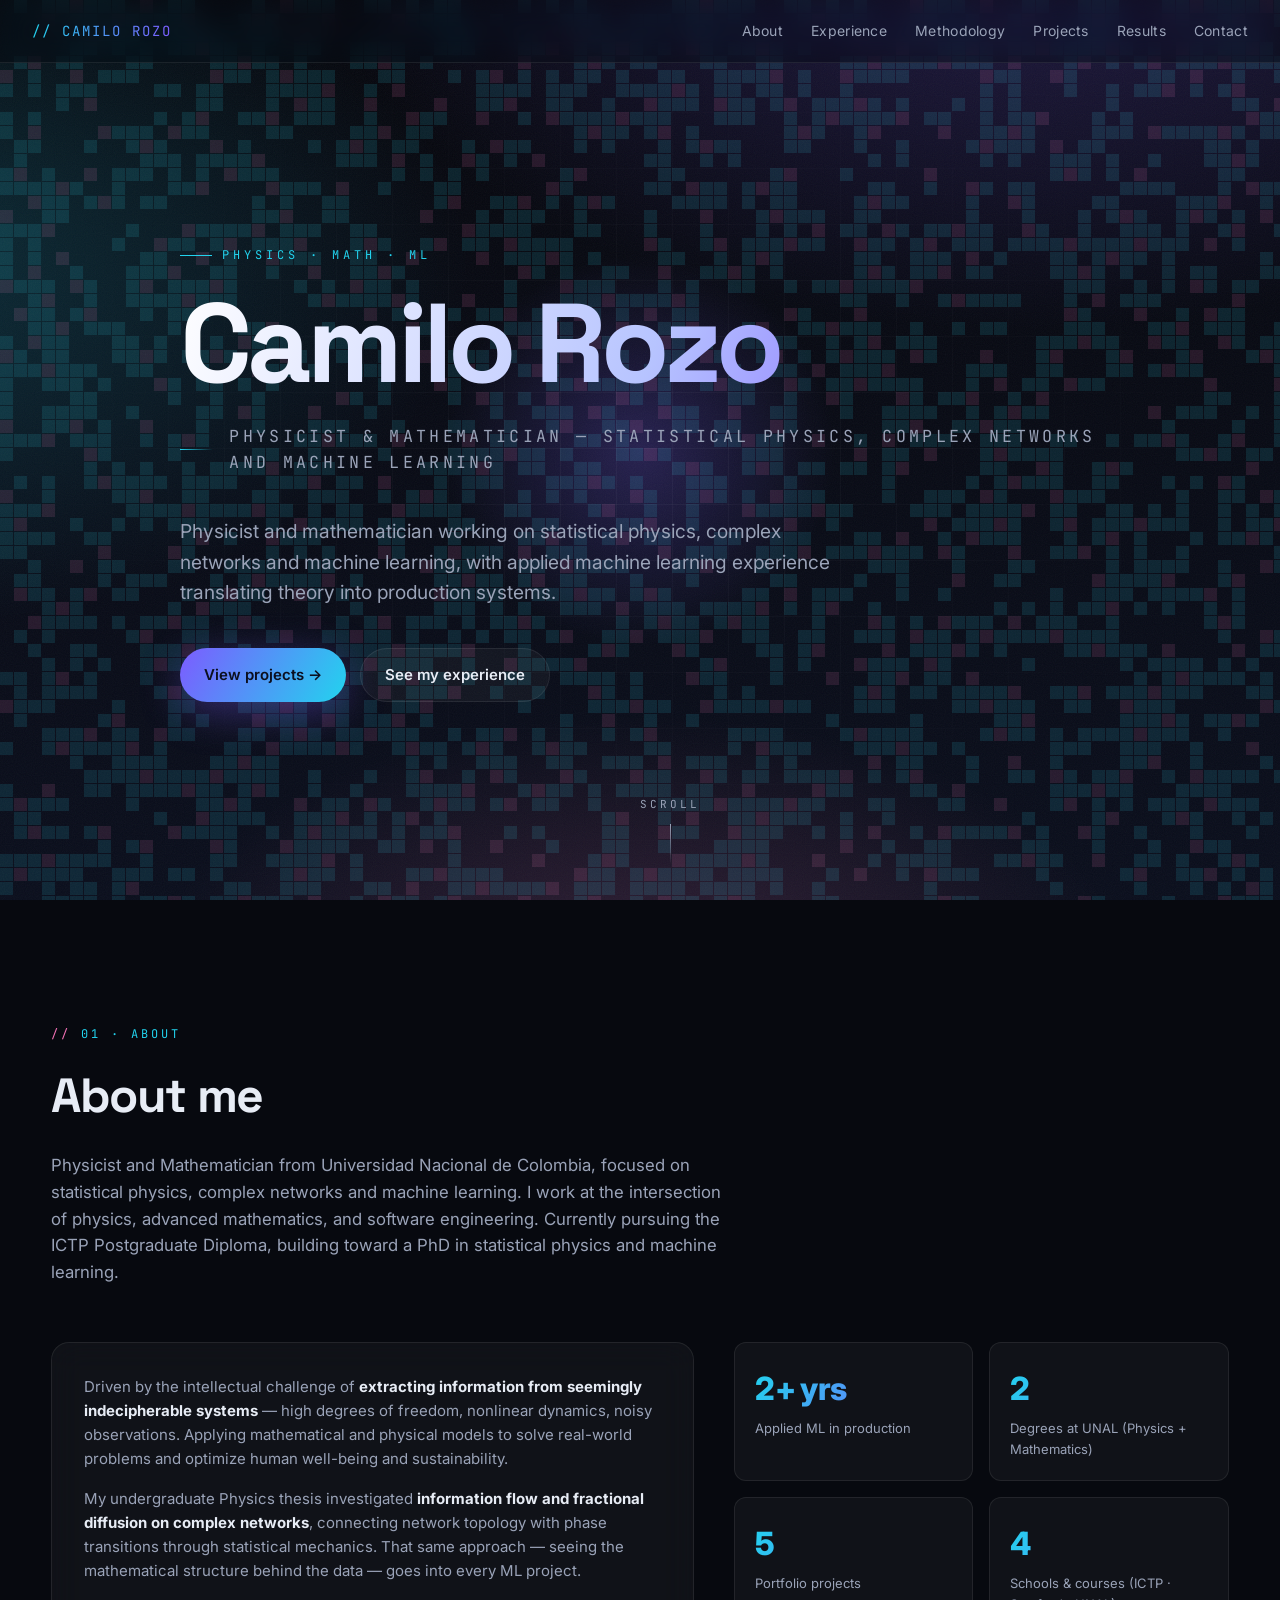
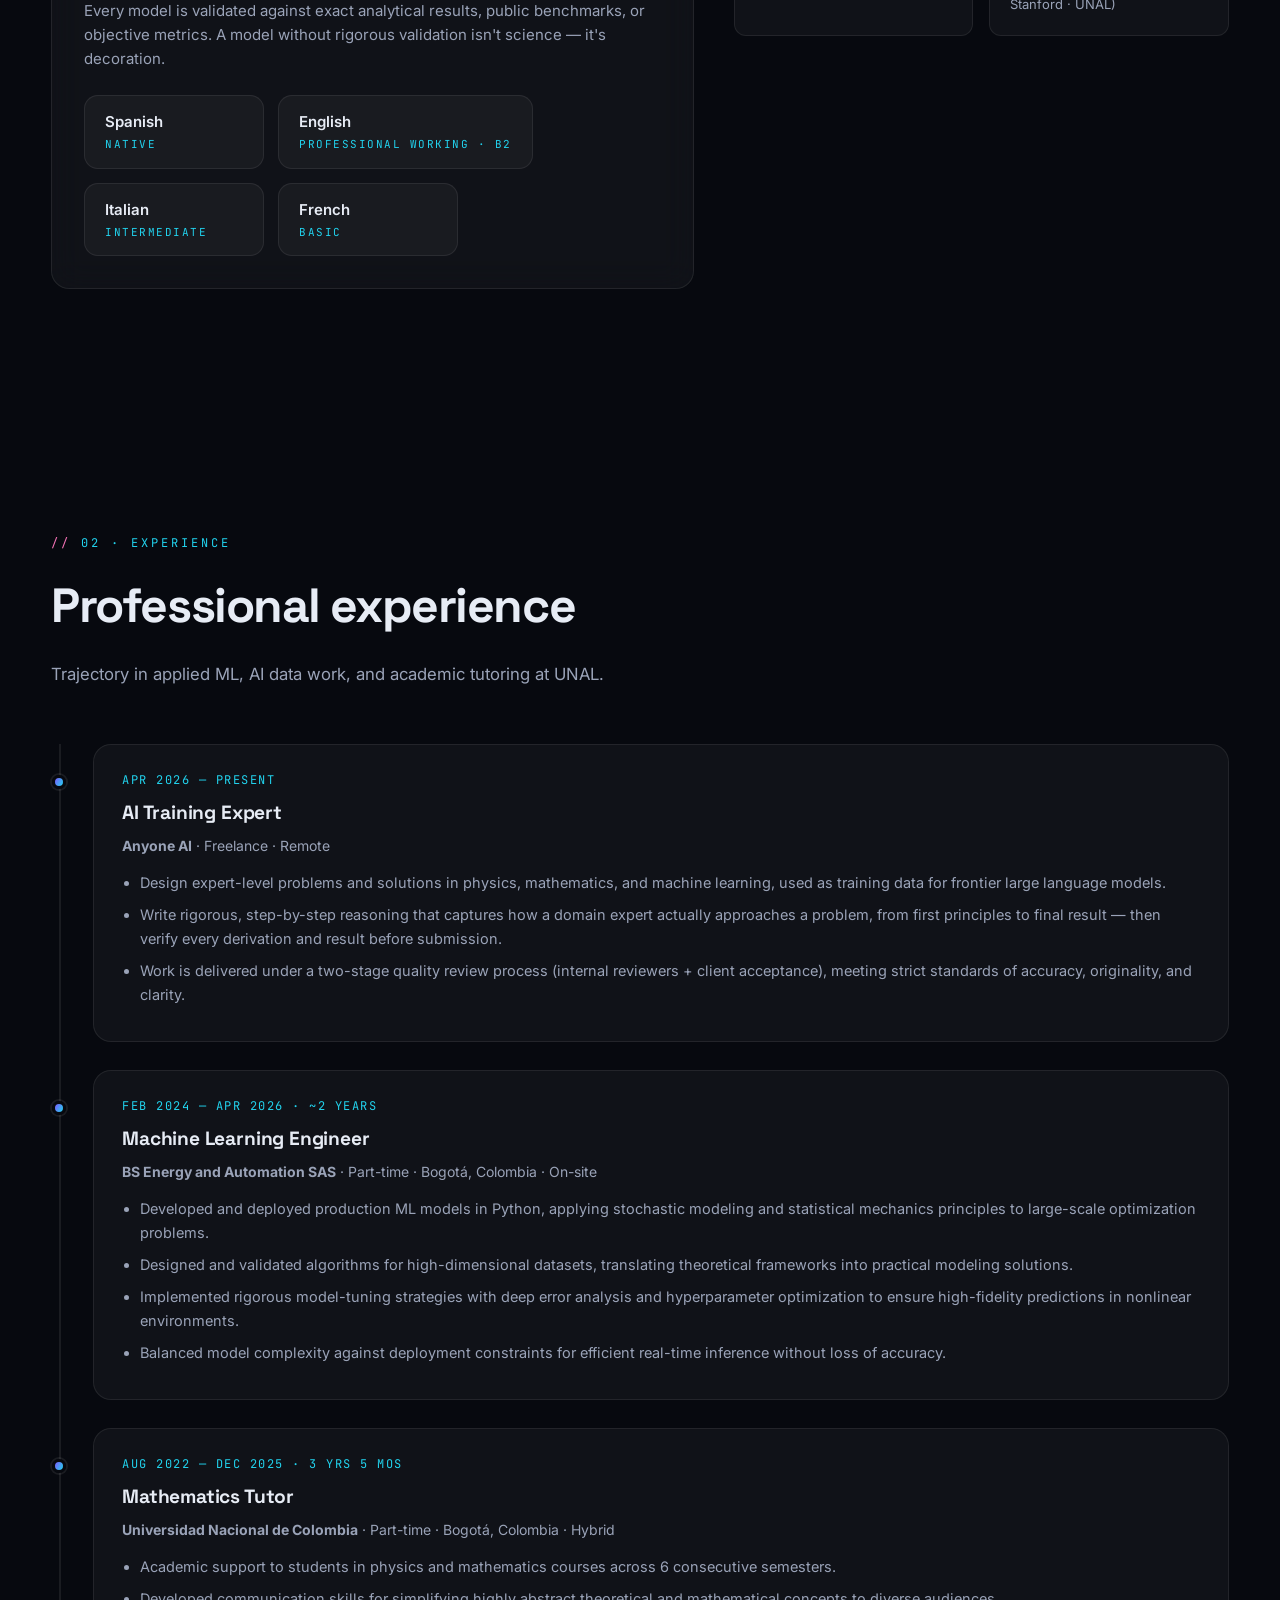
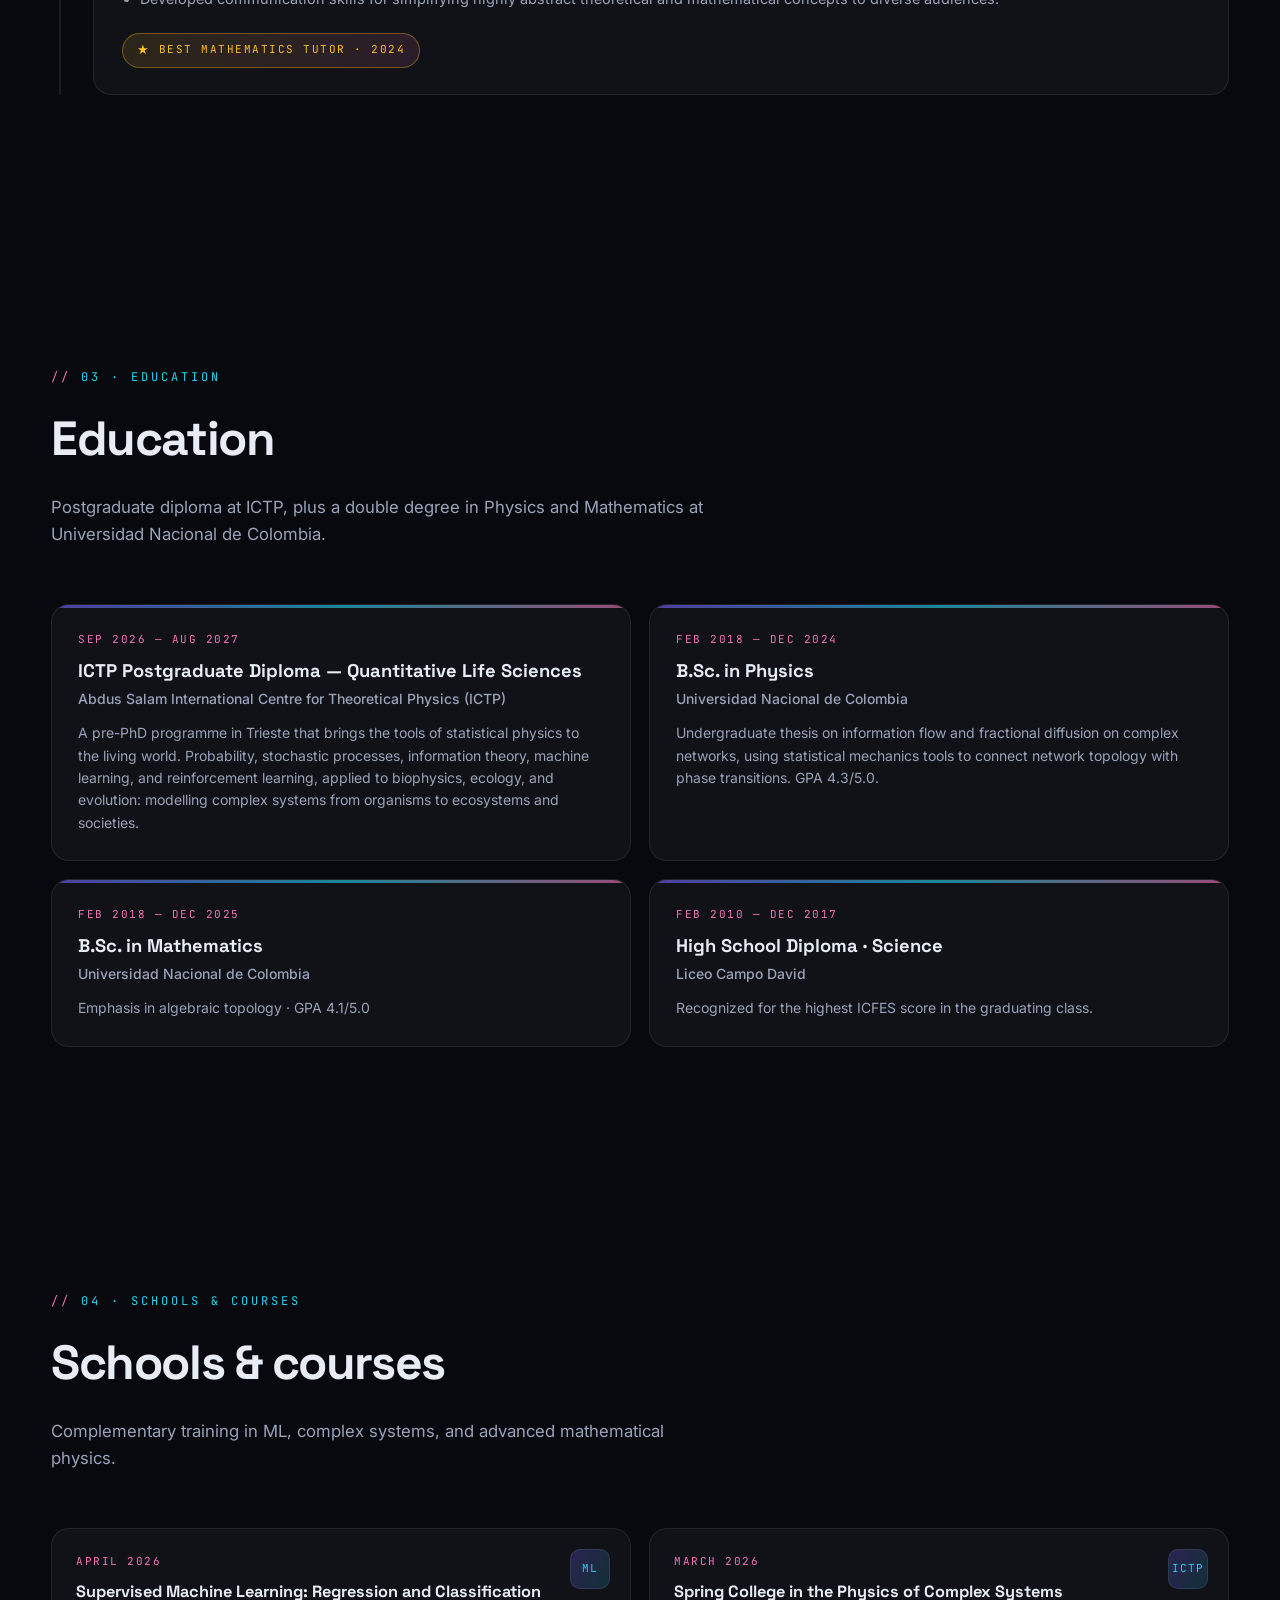
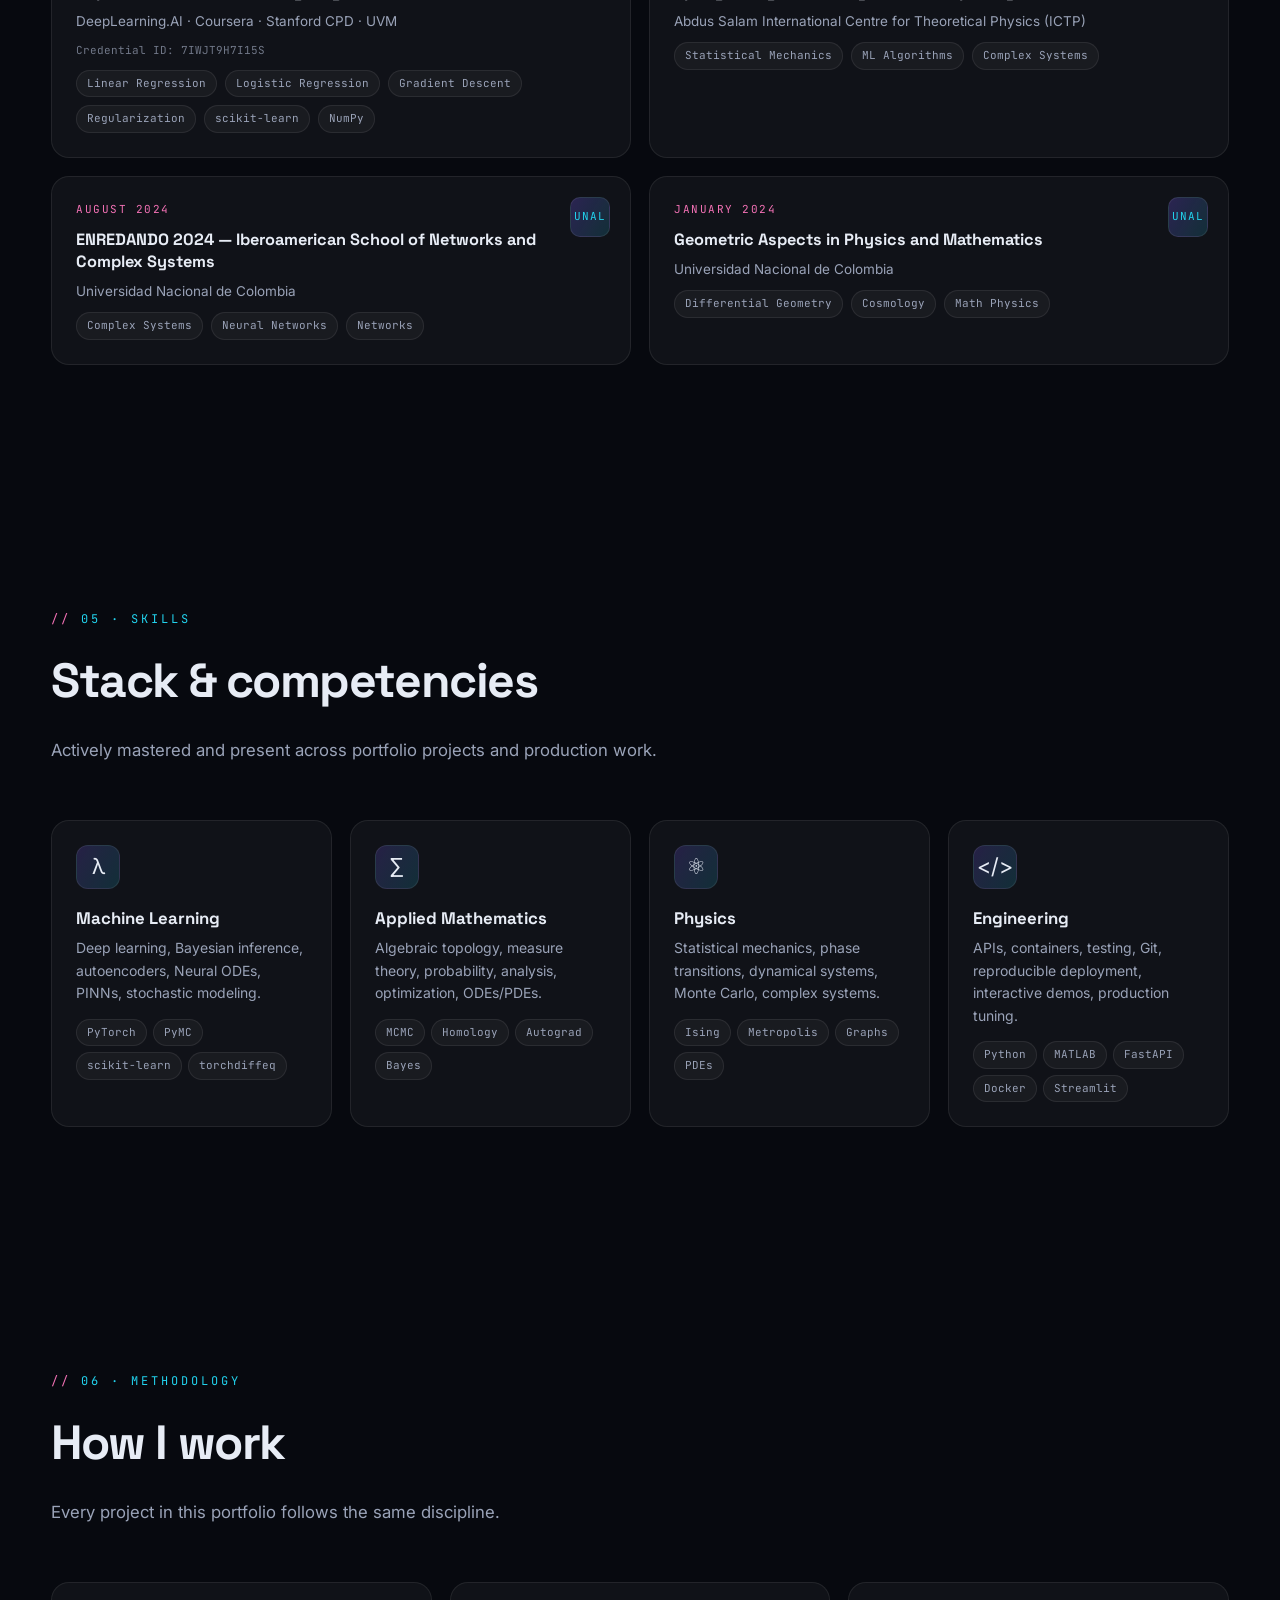
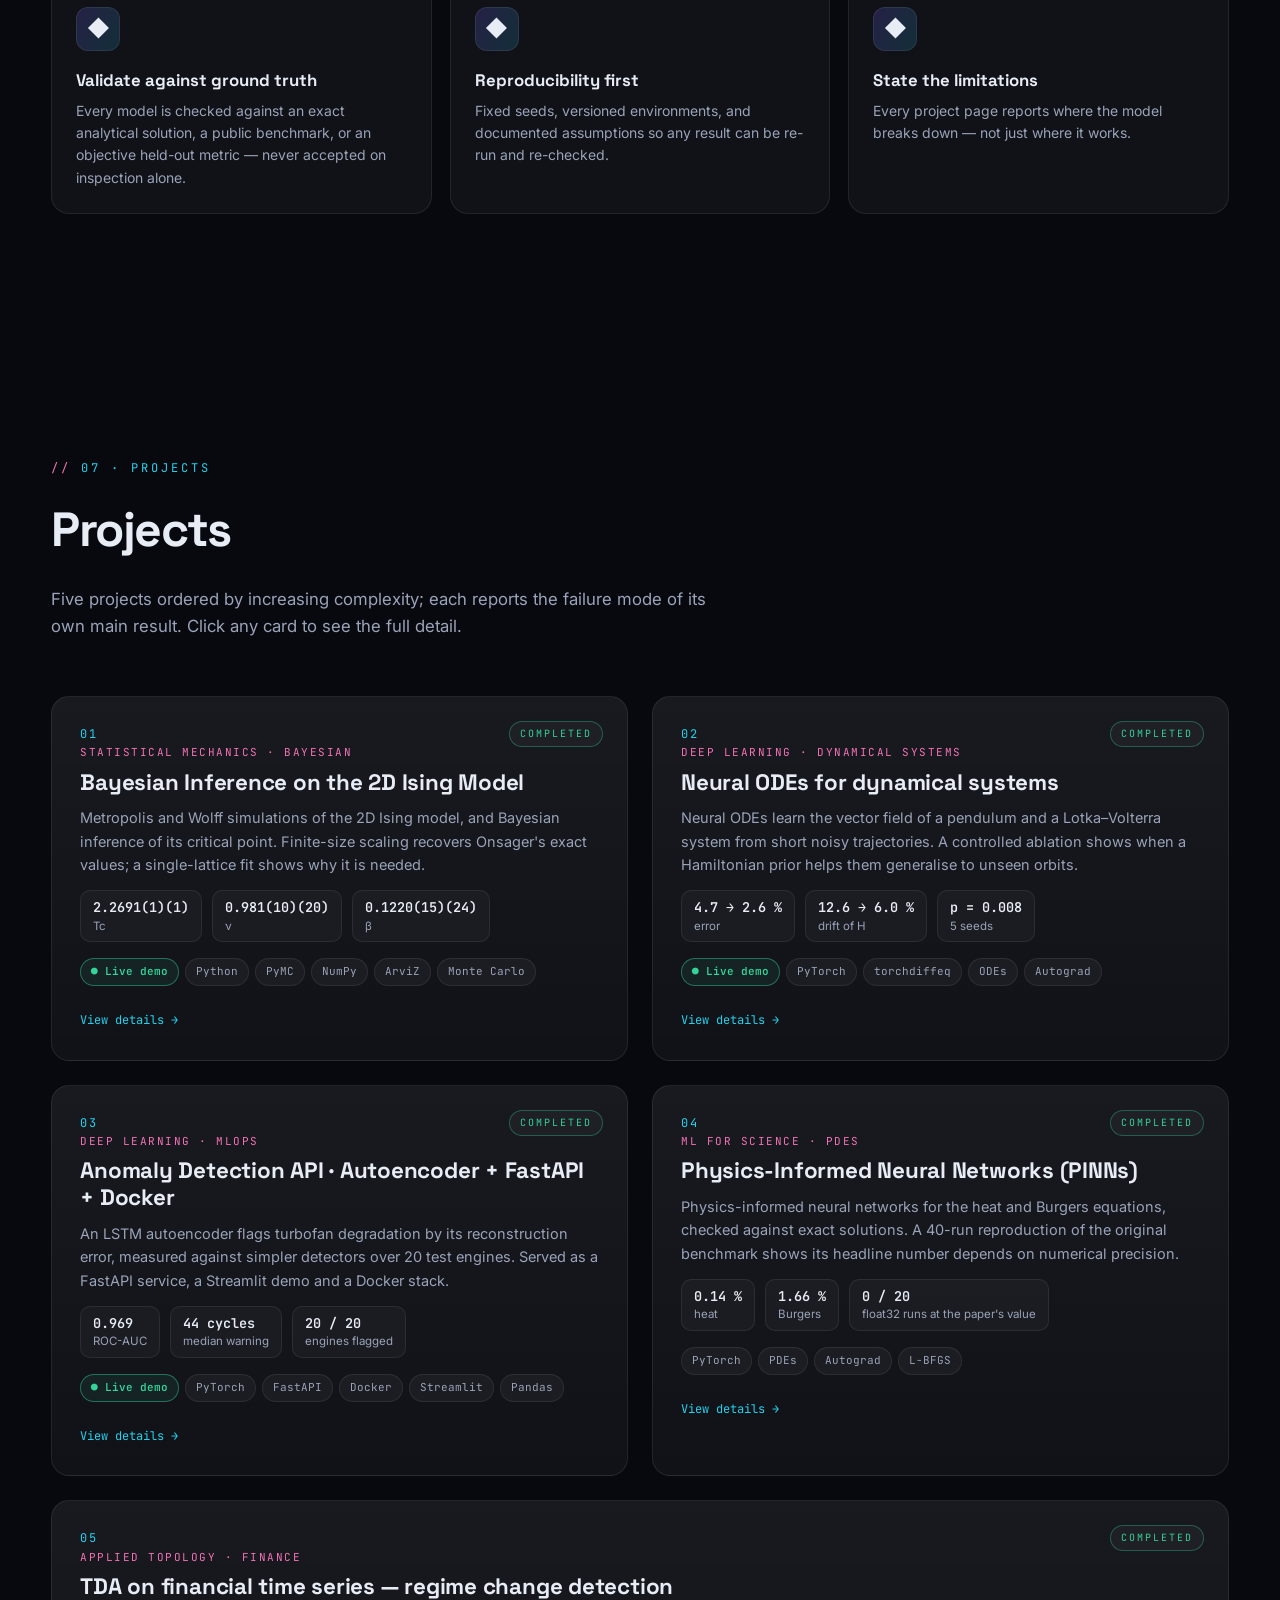
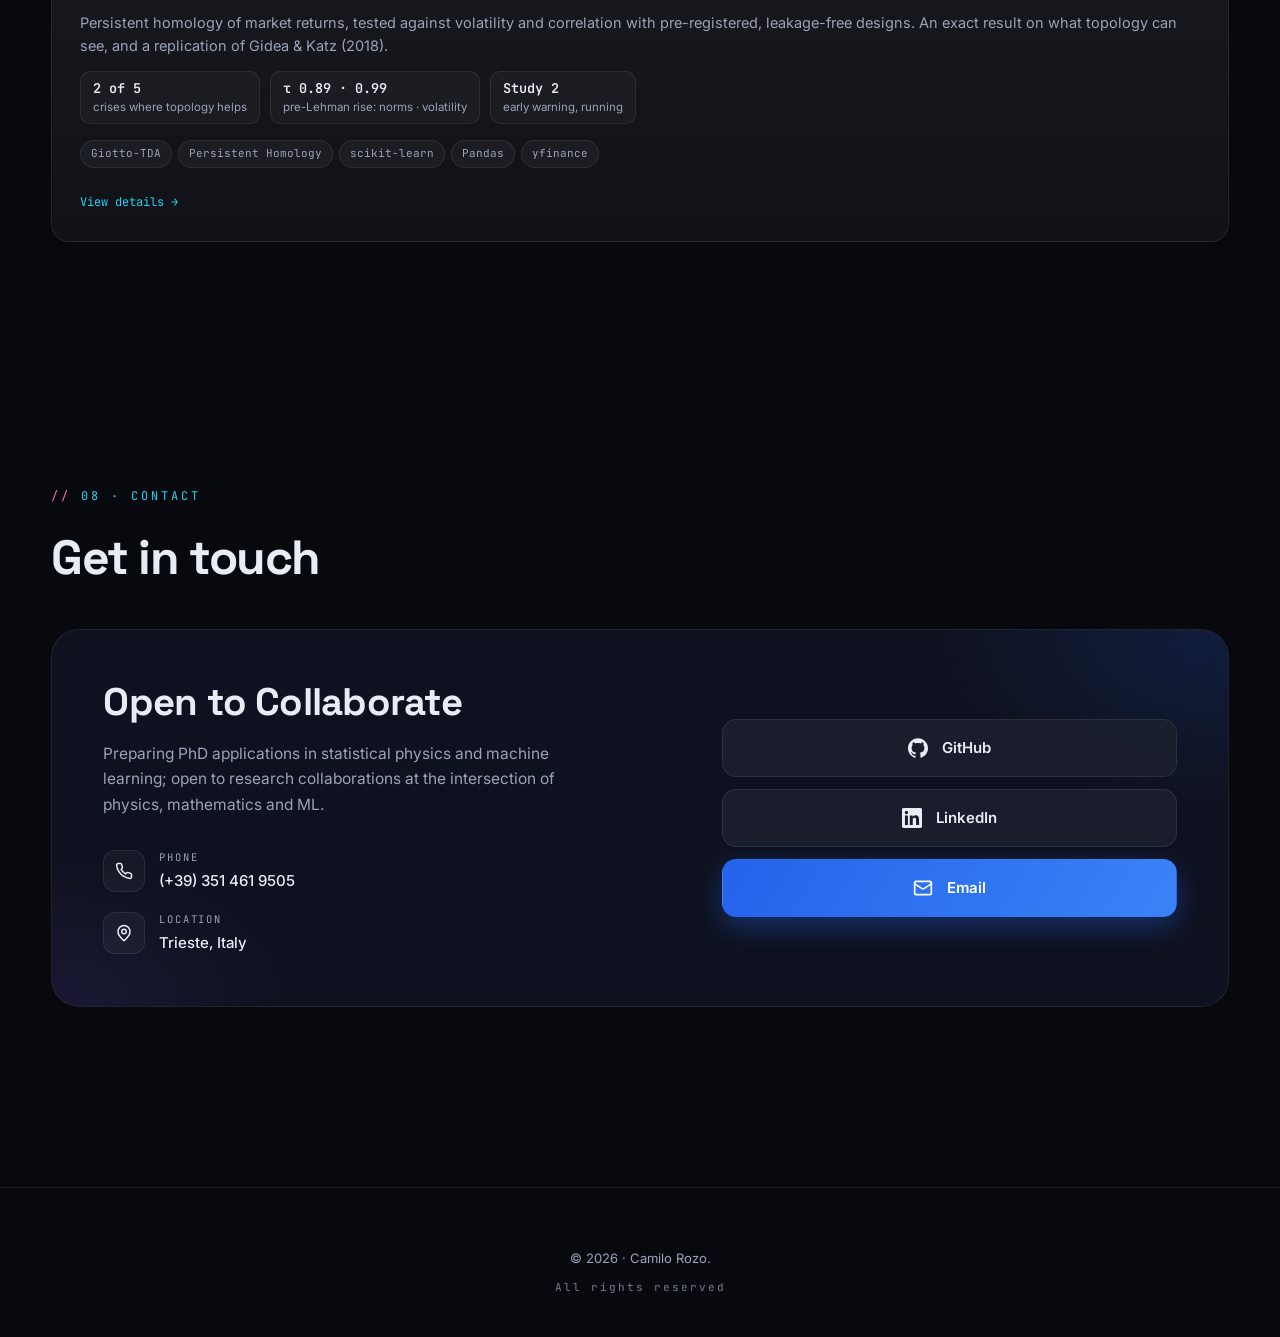
==== commit d31a433a: "Index: unified title, thesis topic, languages, education details, Schools & courses" ====
--- a/index.html
+++ b/index.html
@@ -3,8 +3,8 @@
 <head>
 <meta charset="utf-8" />
 <meta name="viewport" content="width=device-width, initial-scale=1" />
-<title>Camilo Rozo · Researcher, Applied Machine Learning</title>
-<meta name="description" content="Portfolio of Camilo Rozo — Physicist and Mathematician (UNAL), researcher in complex systems and applied machine learning. Projects in statistical mechanics, Bayesian inference, deep learning, and applied topology." />
+<title>Camilo Rozo · Physicist &amp; Mathematician</title>
+<meta name="description" content="Portfolio of Camilo Rozo — Physicist and Mathematician (UNAL) working on statistical physics, complex networks and machine learning. Projects in statistical mechanics, Bayesian inference, deep learning, and applied topology." />
 <link rel="icon" type="image/svg+xml" href="/favicon.svg?v=2" />
 <link rel="preconnect" href="https://fonts.googleapis.com">
 <link rel="preconnect" href="https://fonts.gstatic.com" crossorigin>
@@ -25,8 +25,8 @@
 <script>
   window.PORTFOLIO = {
     fullName: "Camilo Rozo",
-    title: "Physicist & Mathematician — Researcher in Complex Systems & Applied ML",
-    bio: "Physicist and mathematician researching complex systems, neural networks, and statistical mechanics, with applied machine learning experience translating theory into production systems.",
+    title: "Physicist & Mathematician — statistical physics, complex networks and machine learning",
+    bio: "Physicist and mathematician working on statistical physics, complex networks and machine learning, with applied machine learning experience translating theory into production systems.",
     github: "https://github.com/crozol",
     linkedin: "https://www.linkedin.com/in/camilo-a-rozo-l/",
     email: "rozol.ca555@gmail.com"
@@ -56,8 +56,8 @@
     <h1 class="display">
       <span class="grad" id="heroName">Camilo Rozo</span>
     </h1>
-    <div class="hero-role">Physicist & Mathematician — Researcher in Complex Systems & Applied ML</div>
-    <p class="lead" id="heroBio">Physicist and mathematician researching complex systems, neural networks, and statistical mechanics, with applied machine learning experience translating theory into production systems.</p>
+    <div class="hero-role">Physicist &amp; Mathematician — statistical physics, complex networks and machine learning</div>
+    <p class="lead" id="heroBio">Physicist and mathematician working on statistical physics, complex networks and machine learning, with applied machine learning experience translating theory into production systems.</p>
     <div class="cta-row">
       <a href="#projects" class="btn btn-primary">View projects →</a>
       <a href="#experience" class="btn btn-ghost">See my experience</a>
@@ -71,7 +71,7 @@
     <div class="section-eyebrow reveal">01 · About</div>
     <h2 class="reveal">About me</h2>
     <p class="section-intro reveal">
-      Physicist and Mathematician from Universidad Nacional de Colombia, focused on complex systems, statistical mechanics, and applied machine learning. I work at the intersection of physics, advanced mathematics, and software engineering. Currently pursuing the ICTP Postgraduate Diploma, building toward a PhD in theoretical machine learning.
+      Physicist and Mathematician from Universidad Nacional de Colombia, focused on statistical physics, complex networks and machine learning. I work at the intersection of physics, advanced mathematics, and software engineering. Currently pursuing the ICTP Postgraduate Diploma, building toward a PhD in statistical physics and machine learning.
     </p>
 
     <div class="about-grid">
@@ -80,7 +80,7 @@
           Driven by the intellectual challenge of <strong style="color:var(--fg-0)">extracting information from seemingly indecipherable systems</strong> — high degrees of freedom, nonlinear dynamics, noisy observations. Applying mathematical and physical models to solve real-world problems and optimize human well-being and sustainability.
         </p>
         <p style="margin: 0 0 16px; color: var(--fg-1); font-size: 15px;">
-          My undergraduate Physics thesis investigated <strong style="color:var(--fg-0)">diffusion processes on dynamic graphs</strong>, connecting network topology with phase transitions through statistical mechanics. That same approach — seeing the mathematical structure behind the data — goes into every ML project.
+          My undergraduate Physics thesis investigated <strong style="color:var(--fg-0)">information flow and fractional diffusion on complex networks</strong>, connecting network topology with phase transitions through statistical mechanics. That same approach — seeing the mathematical structure behind the data — goes into every ML project.
         </p>
         <p style="margin: 0; color: var(--fg-1); font-size: 15px;">
           Every model is validated against exact analytical results, public benchmarks, or objective metrics. A model without rigorous validation isn't science — it's decoration.
@@ -88,14 +88,16 @@
 
         <div class="languages-row">
           <div class="language-chip"><div class="lang">Spanish</div><div class="level">Native</div></div>
-          <div class="language-chip"><div class="lang">English</div><div class="level">Full Professional</div></div>
+          <div class="language-chip"><div class="lang">English</div><div class="level">Professional working · B2</div></div>
+          <div class="language-chip"><div class="lang">Italian</div><div class="level">Intermediate</div></div>
+          <div class="language-chip"><div class="lang">French</div><div class="level">Basic</div></div>
         </div>
       </div>
       <div class="stats">
         <div class="stat reveal"><div class="n">2+ yrs</div><div class="l">Applied ML in production</div></div>
         <div class="stat reveal"><div class="n">2</div><div class="l">Degrees at UNAL (Physics + Mathematics)</div></div>
         <div class="stat reveal"><div class="n">5</div><div class="l">Portfolio projects</div></div>
-        <div class="stat reveal"><div class="n">4</div><div class="l">Certifications (ICTP · Stanford · UNAL)</div></div>
+        <div class="stat reveal"><div class="n">4</div><div class="l">Schools &amp; courses (ICTP · Stanford · UNAL)</div></div>
       </div>
     </div>
   </div>
@@ -122,7 +124,7 @@
       <article class="timeline-item reveal">
         <div class="timeline-date">Feb 2024 — Apr 2026 · ~2 years</div>
         <h3>Machine Learning Engineer</h3>
-        <div class="timeline-org"><strong>BS Energy And Automation SAS.</strong> · Part-time · Bogotá, Colombia · On-site</div>
+        <div class="timeline-org"><strong>BS Energy and Automation SAS</strong> · Part-time · Bogotá, Colombia · On-site</div>
         <ul>
           <li>Developed and deployed production ML models in Python, applying stochastic modeling and statistical mechanics principles to large-scale optimization problems.</li>
           <li>Designed and validated algorithms for high-dimensional datasets, translating theoretical frameworks into practical modeling solutions.</li>
@@ -153,7 +155,7 @@
 
     <div class="edu-grid">
       <article class="edu-card reveal">
-        <div class="edu-date">Sep 2026 — Present · 1-year programme</div>
+        <div class="edu-date">Sep 2026 — Aug 2027</div>
         <h3>ICTP Postgraduate Diploma — Quantitative Life Sciences</h3>
         <div class="edu-org">Abdus Salam International Centre for Theoretical Physics (ICTP)</div>
         <p>A pre-PhD programme in Trieste that brings the tools of statistical physics to the living world. Probability, stochastic processes, information theory, machine learning, and reinforcement learning, applied to biophysics, ecology, and evolution: modelling complex systems from organisms to ecosystems and societies.</p>
@@ -163,14 +165,14 @@
         <div class="edu-date">Feb 2018 — Dec 2024</div>
         <h3>B.Sc. in Physics</h3>
         <div class="edu-org">Universidad Nacional de Colombia</div>
-        <p>Undergraduate thesis on complex systems and diffusion processes on dynamic graphs, using statistical mechanics tools to connect network topology with phase transitions.</p>
+        <p>Undergraduate thesis on information flow and fractional diffusion on complex networks, using statistical mechanics tools to connect network topology with phase transitions. GPA 4.3/5.0.</p>
       </article>
 
       <article class="edu-card reveal">
         <div class="edu-date">Feb 2018 — Dec 2025</div>
         <h3>B.Sc. in Mathematics</h3>
         <div class="edu-org">Universidad Nacional de Colombia</div>
-        <p>Proficient in Python and MATLAB for numerical computation and simulation. Integrating AI tools into the workflow. Favorite areas: topology and measure theory.</p>
+        <p>Emphasis in algebraic topology · GPA 4.1/5.0</p>
       </article>
 
       <article class="edu-card reveal">
@@ -185,8 +187,8 @@
 
 <section id="certifications">
   <div class="container">
-    <div class="section-eyebrow reveal">04 · Certifications</div>
-    <h2 class="reveal">Certifications</h2>
+    <div class="section-eyebrow reveal">04 · Schools &amp; courses</div>
+    <h2 class="reveal">Schools &amp; courses</h2>
     <p class="section-intro reveal">Complementary training in ML, complex systems, and advanced mathematical physics.</p>
 
     <div class="cert-grid">
@@ -374,7 +376,7 @@
         <p>Persistent homology of market returns, tested against volatility and correlation with pre-registered, leakage-free designs. An exact result on what topology can see, and a replication of Gidea &amp; Katz (2018).</p>
         <div class="project-figures"><span><b>2 of 5</b>crises where topology helps</span><span><b>τ 0.89 · 0.99</b>pre-Lehman rise: norms · volatility</span><span><b>Study 2</b>early warning, running</span></div>
         <div class="project-tags">
-          <span class="tag">Giotto-TDA</span><span class="tag">Persistence Homology</span><span class="tag">scikit-learn</span><span class="tag">Pandas</span><span class="tag">yfinance</span>
+          <span class="tag">Giotto-TDA</span><span class="tag">Persistent Homology</span><span class="tag">scikit-learn</span><span class="tag">Pandas</span><span class="tag">yfinance</span>
         </div>
         <span class="project-link-hint">View details →</span>
       </a>
@@ -391,7 +393,7 @@
     <div class="contact-panel reveal">
       <div class="contact-panel-left">
         <h3>Open to Collaborate</h3>
-        <p>Preparing PhD applications in theoretical machine learning, and open to research-engineering roles and collaborations at the intersection of ML, physics and mathematics — complex systems, Bayesian inference and applied topology.</p>
+        <p>Preparing PhD applications in statistical physics and machine learning; open to research collaborations at the intersection of physics, mathematics and ML.</p>
 
         <div class="contact-list">
           <div class="contact-list-item">
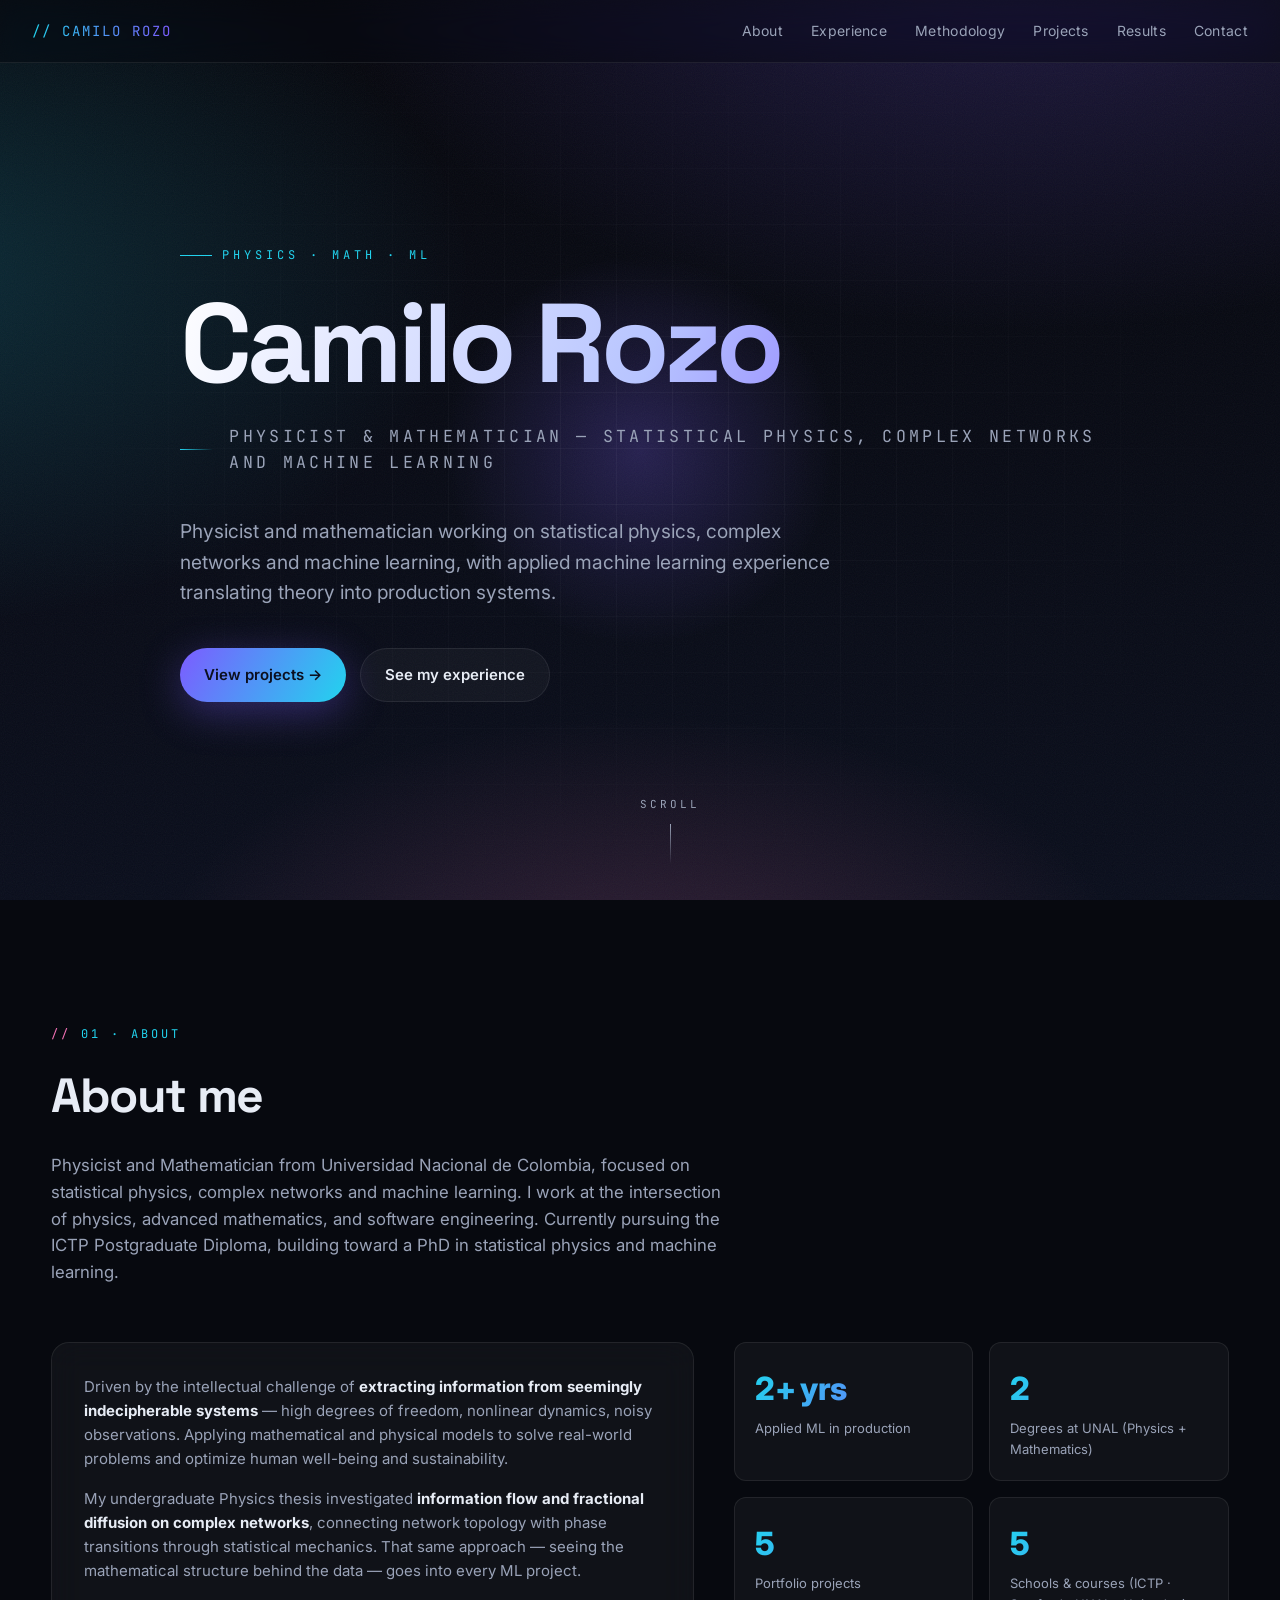
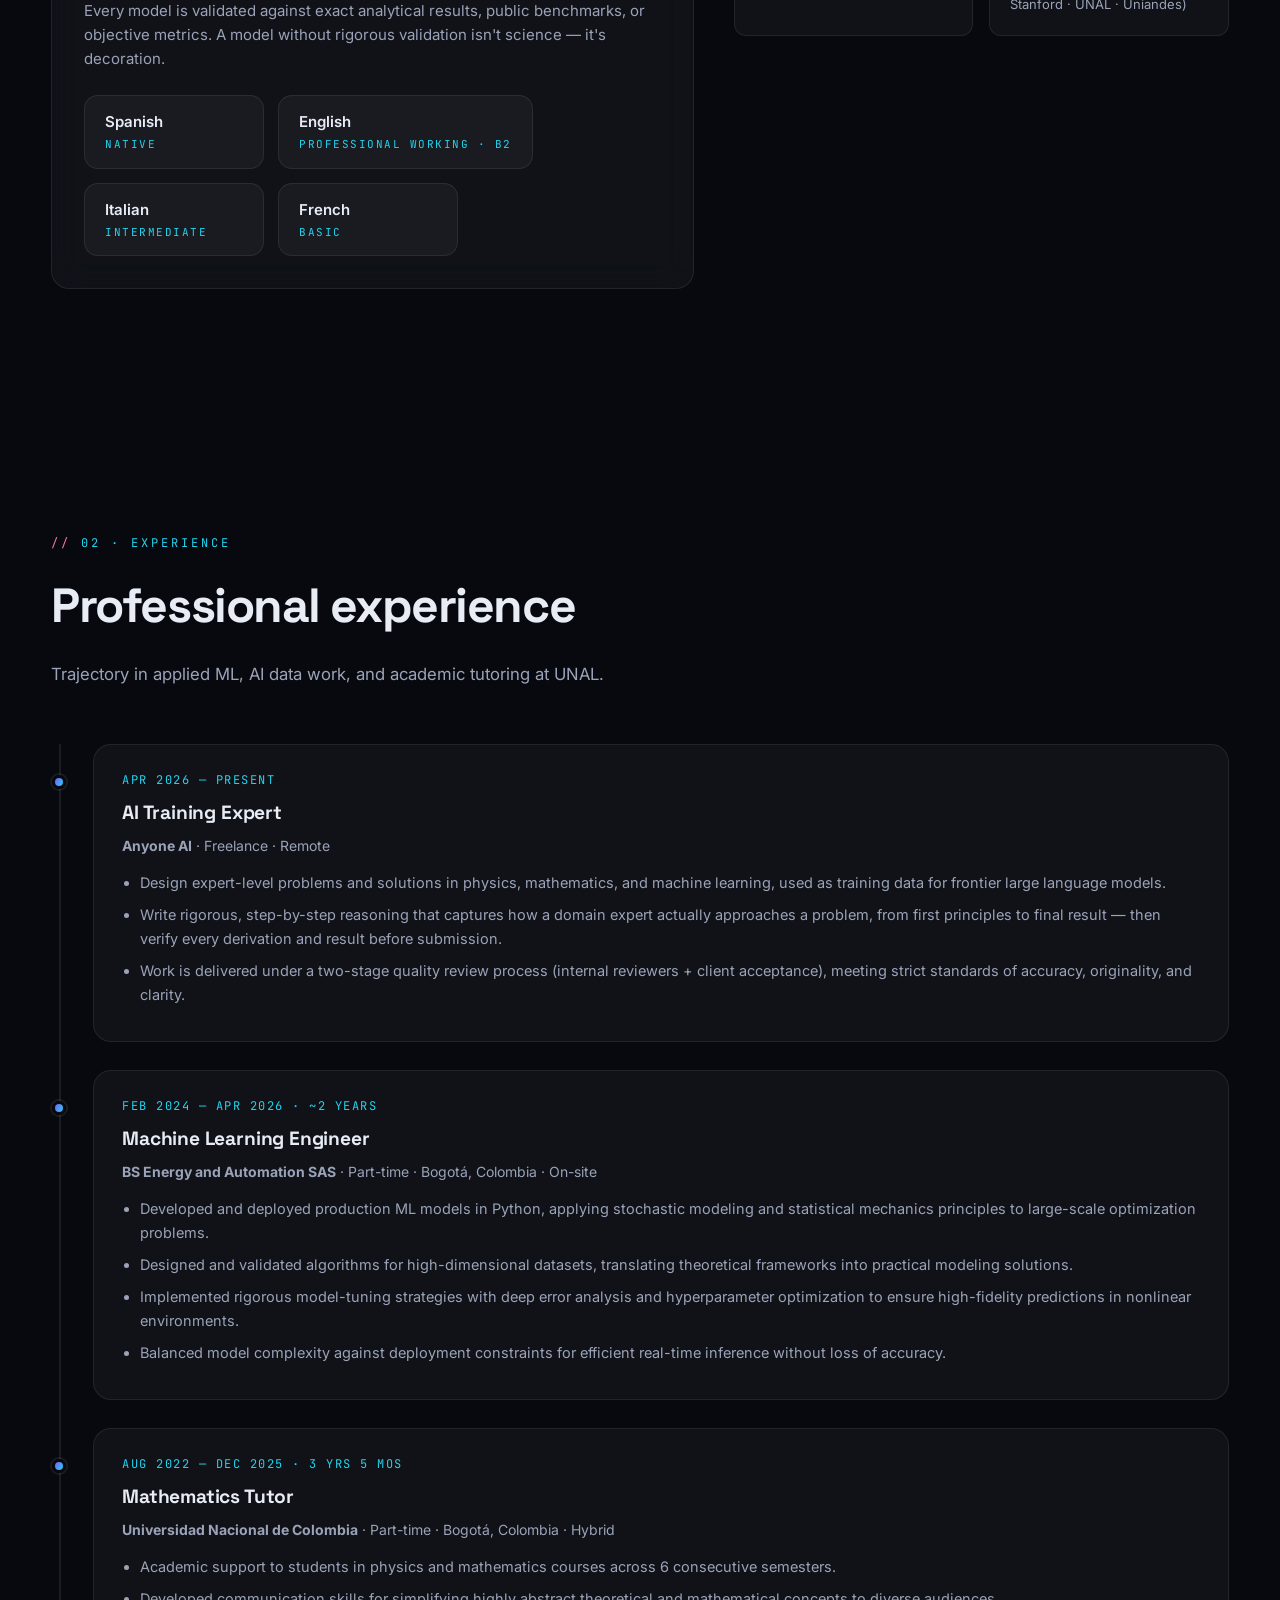
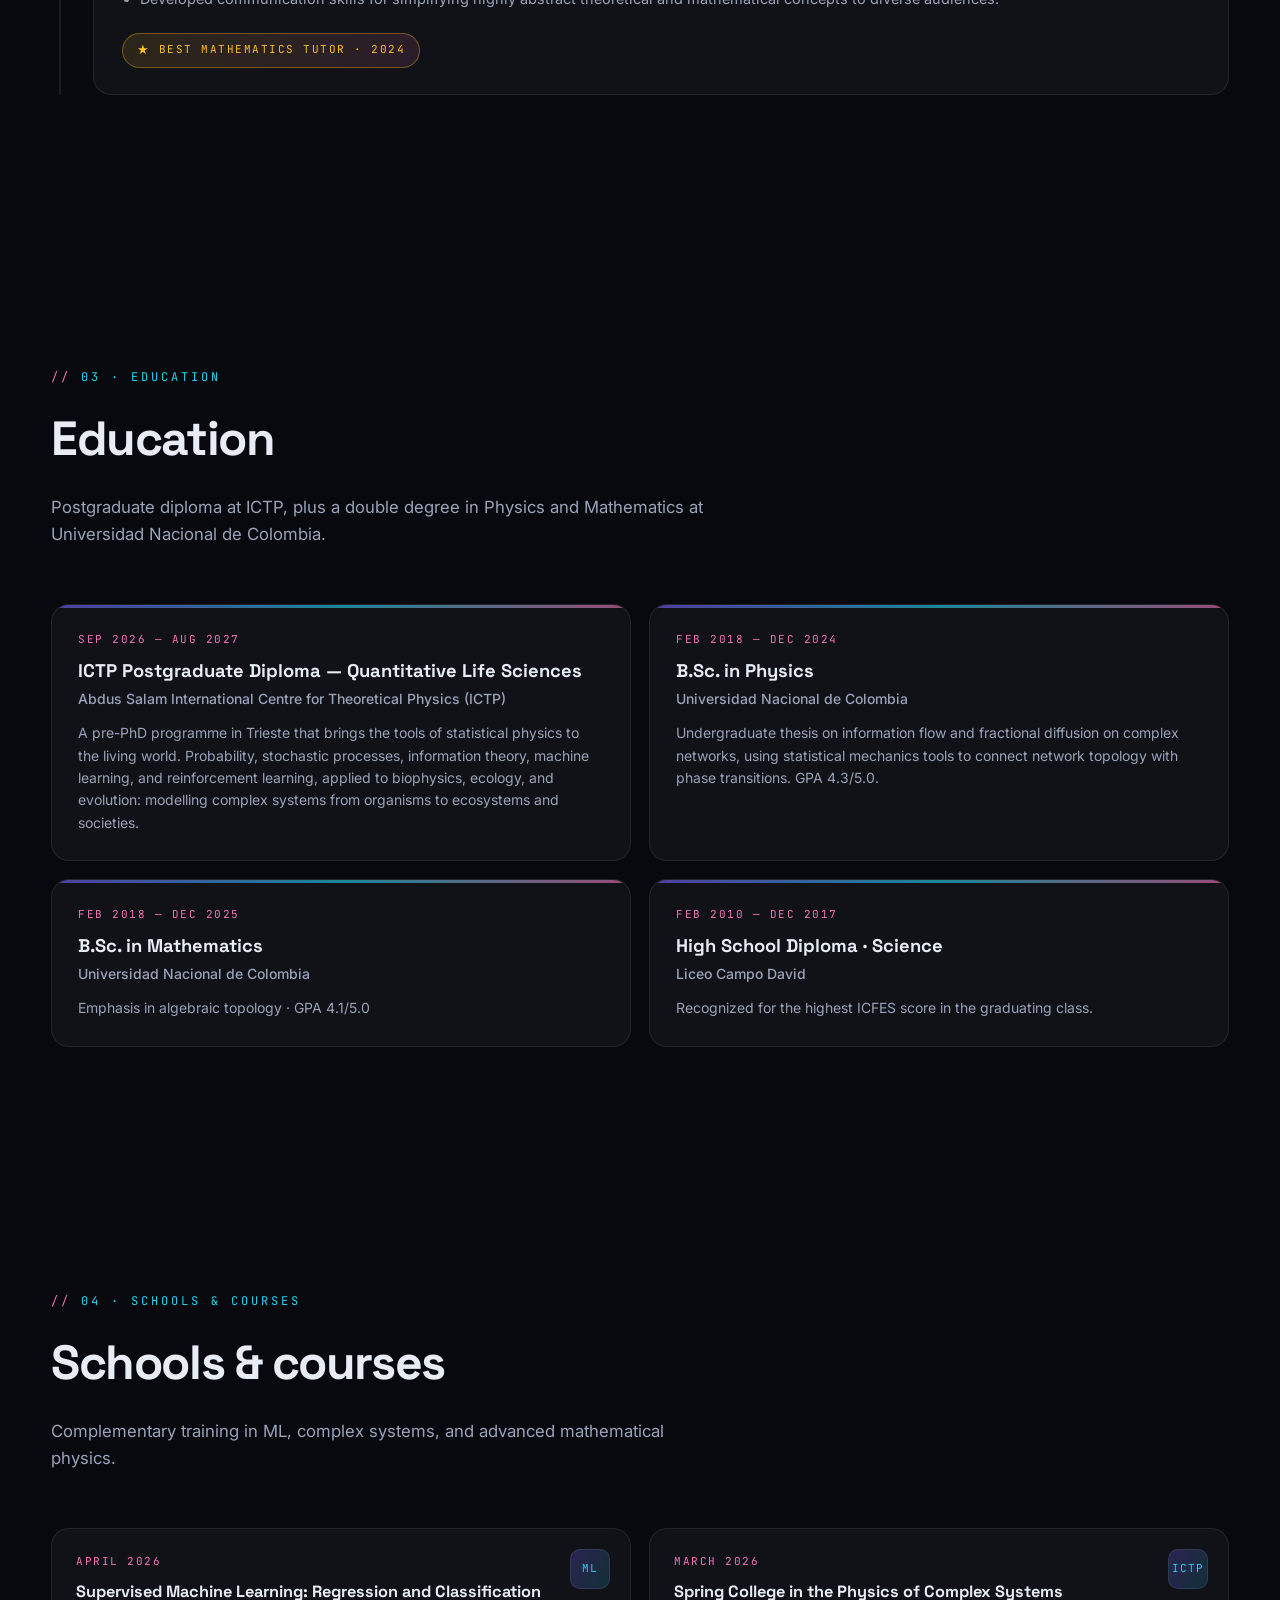
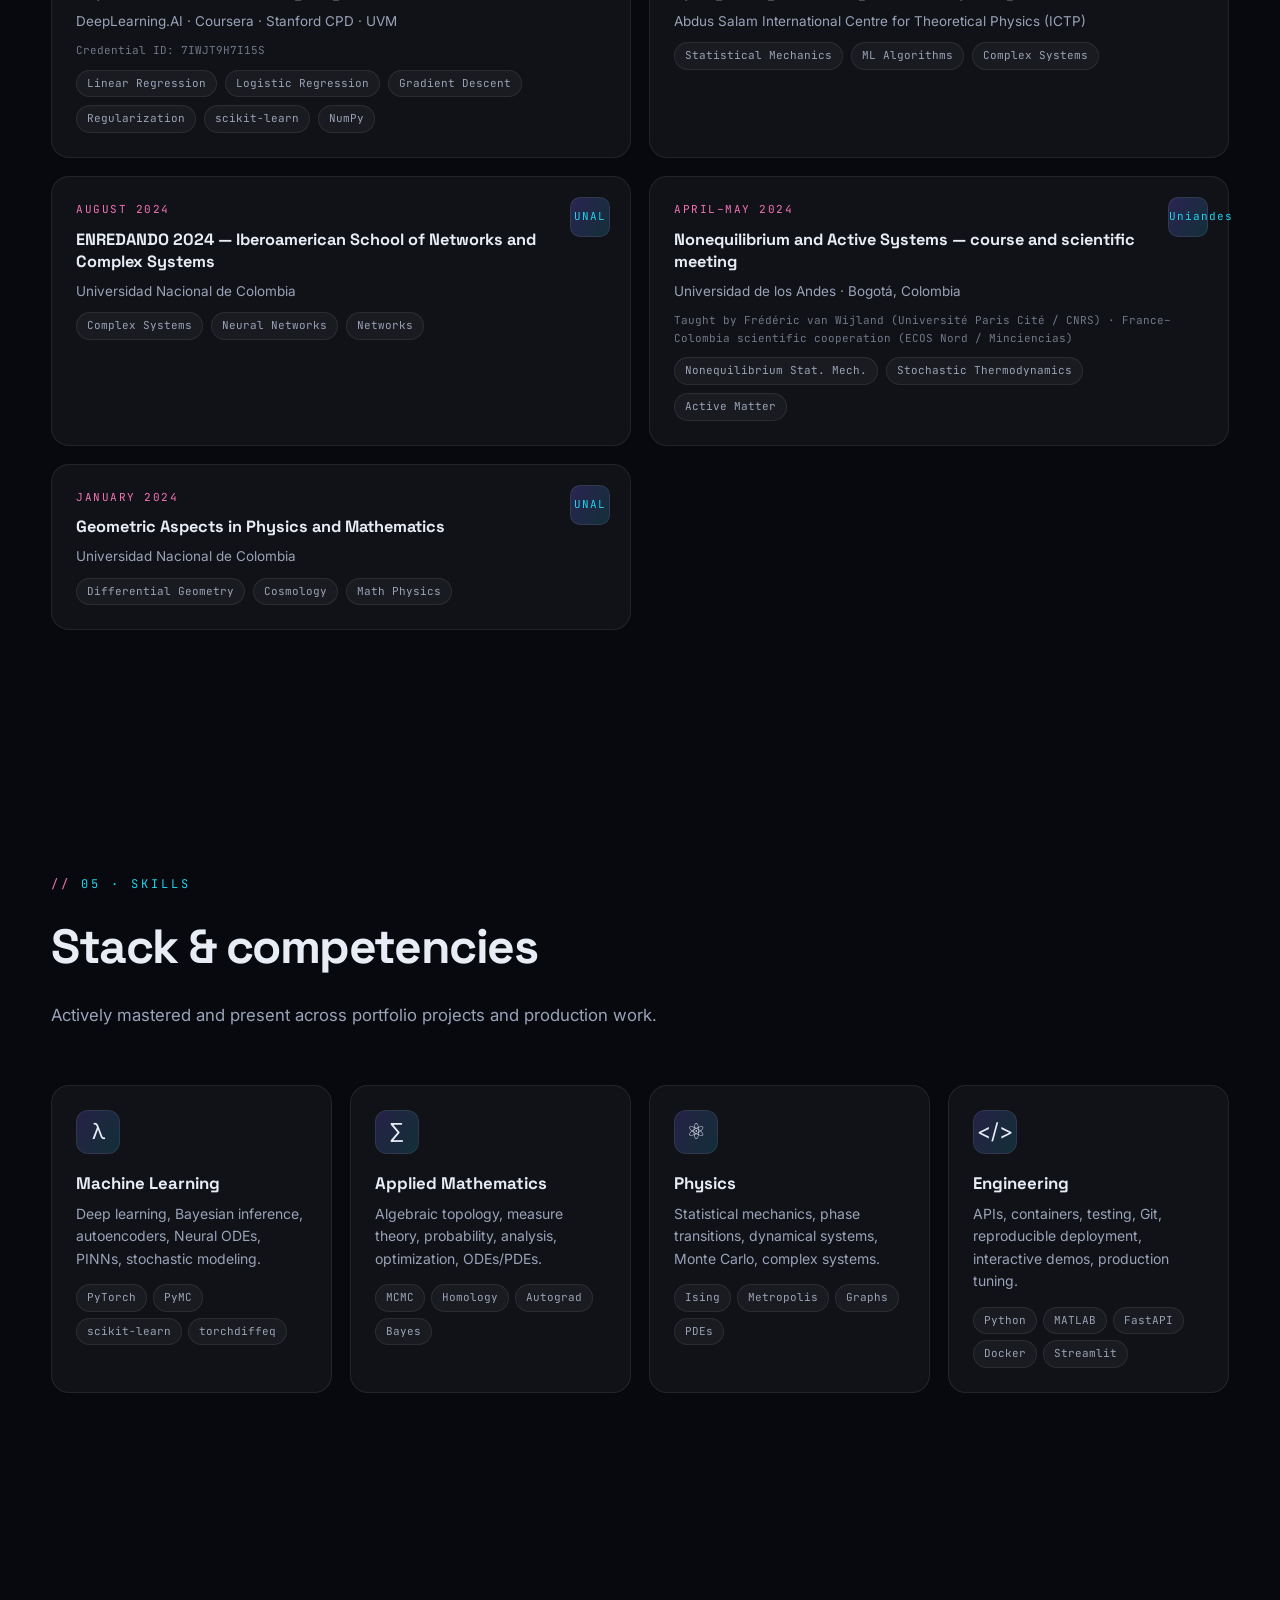
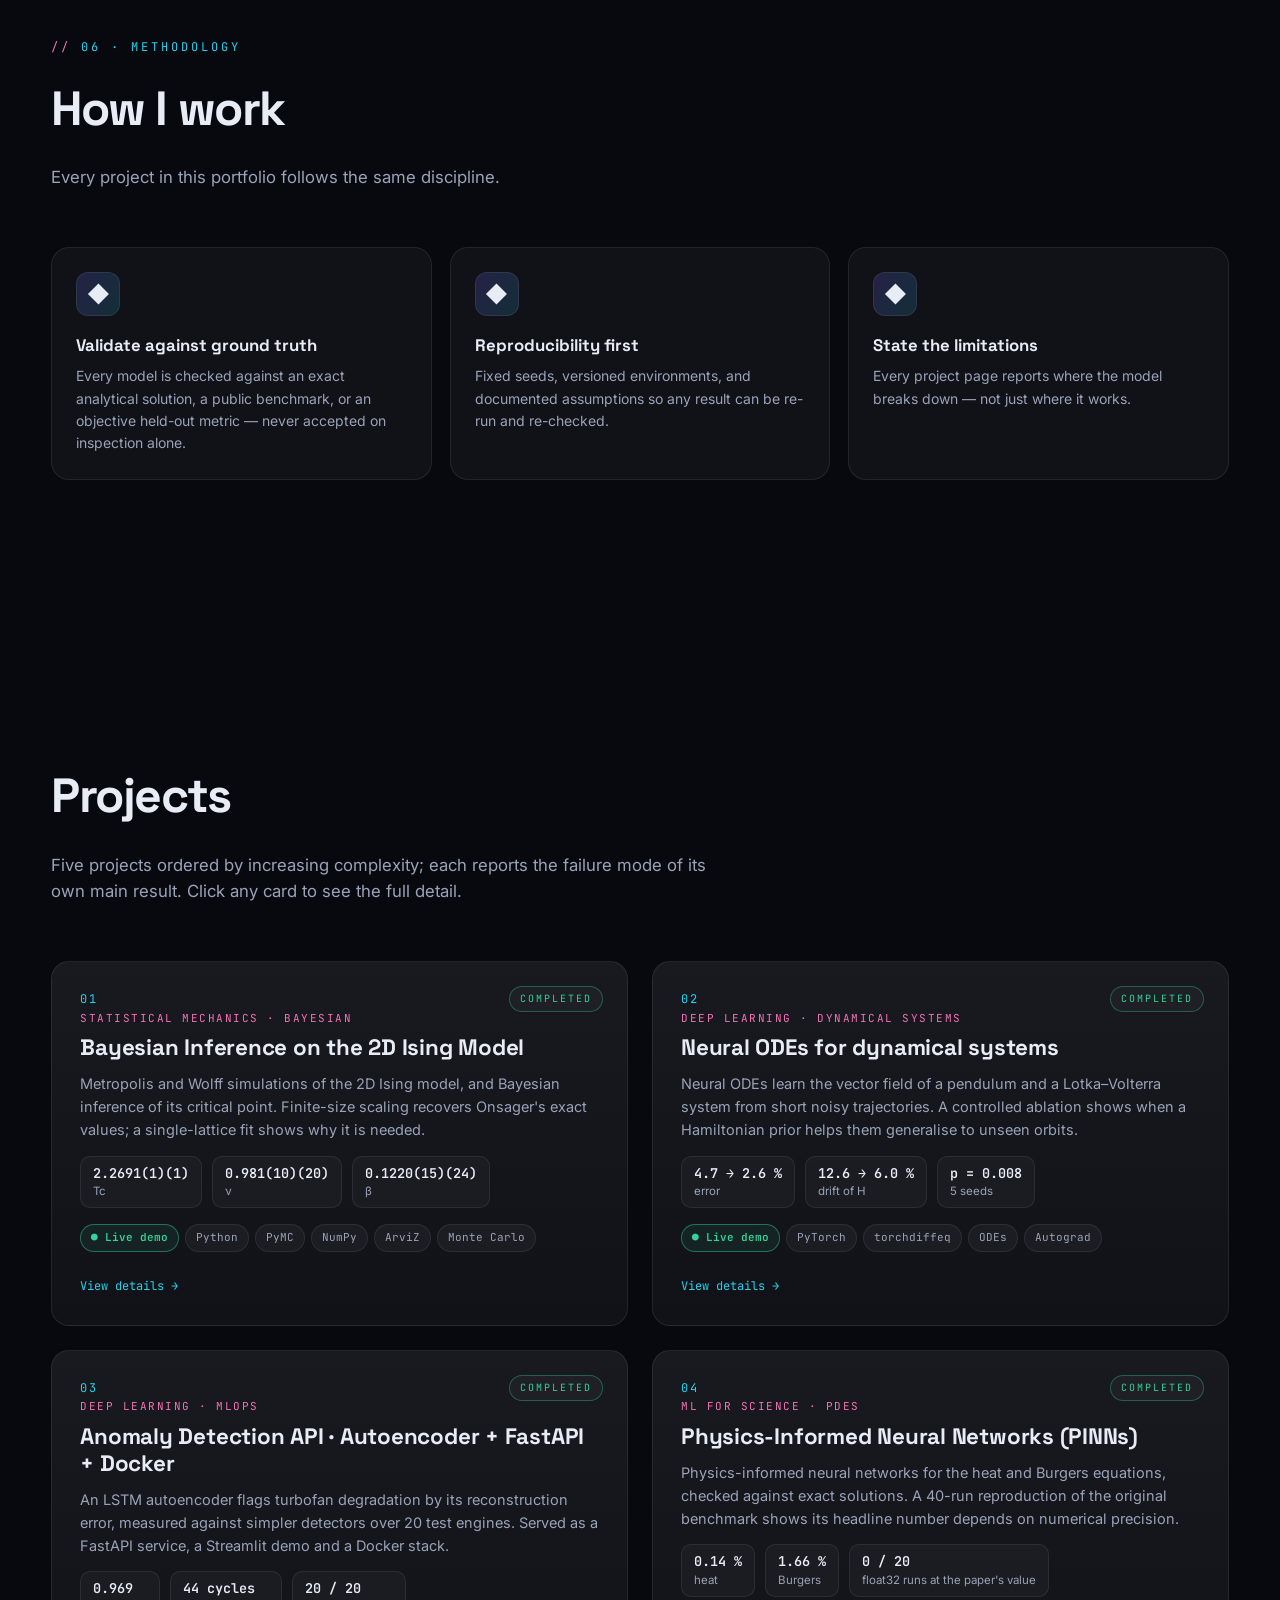
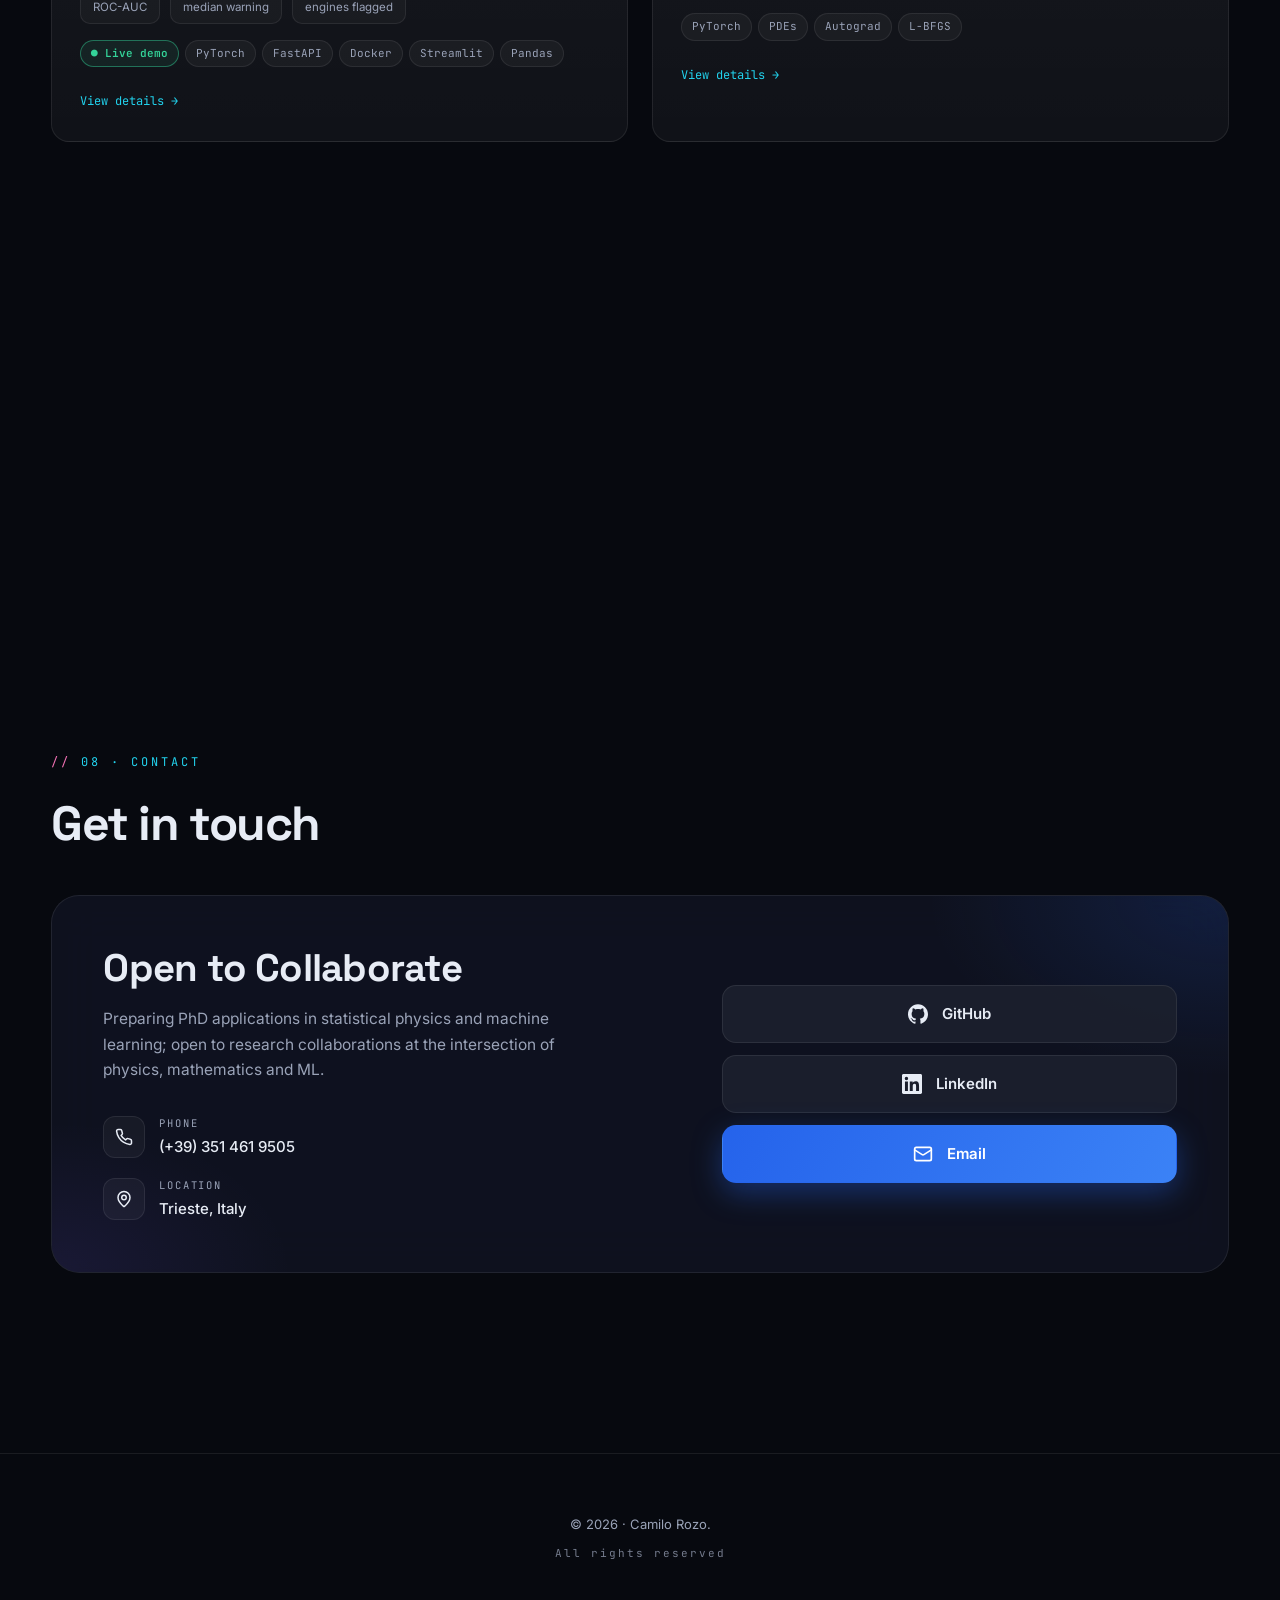
==== commit 124a4c56: "Schools & courses: Nonequilibrium and Active Systems, Universidad de los Andes (2024)" ====
--- a/index.html
+++ b/index.html
@@ -97,7 +97,7 @@
         <div class="stat reveal"><div class="n">2+ yrs</div><div class="l">Applied ML in production</div></div>
         <div class="stat reveal"><div class="n">2</div><div class="l">Degrees at UNAL (Physics + Mathematics)</div></div>
         <div class="stat reveal"><div class="n">5</div><div class="l">Portfolio projects</div></div>
-        <div class="stat reveal"><div class="n">4</div><div class="l">Schools &amp; courses (ICTP · Stanford · UNAL)</div></div>
+        <div class="stat reveal"><div class="n">5</div><div class="l">Schools &amp; courses (ICTP · Stanford · UNAL · Uniandes)</div></div>
       </div>
     </div>
   </div>
@@ -229,6 +229,19 @@
           <span class="tag">Complex Systems</span>
           <span class="tag">Neural Networks</span>
           <span class="tag">Networks</span>
+        </div>
+      </article>
+
+      <article class="cert-card reveal">
+        <div class="issuer-badge">Uniandes</div>
+        <div class="cert-date">April–May 2024</div>
+        <h3>Nonequilibrium and Active Systems — course and scientific meeting</h3>
+        <div class="cert-issuer">Universidad de los Andes · Bogotá, Colombia</div>
+        <div class="cert-credential">Taught by Frédéric van Wijland (Université Paris Cité / CNRS) · France–Colombia scientific cooperation (ECOS Nord / Minciencias)</div>
+        <div class="skill-chip-row" style="margin-top: 10px;">
+          <span class="tag">Nonequilibrium Stat. Mech.</span>
+          <span class="tag">Stochastic Thermodynamics</span>
+          <span class="tag">Active Matter</span>
         </div>
       </article>
 
